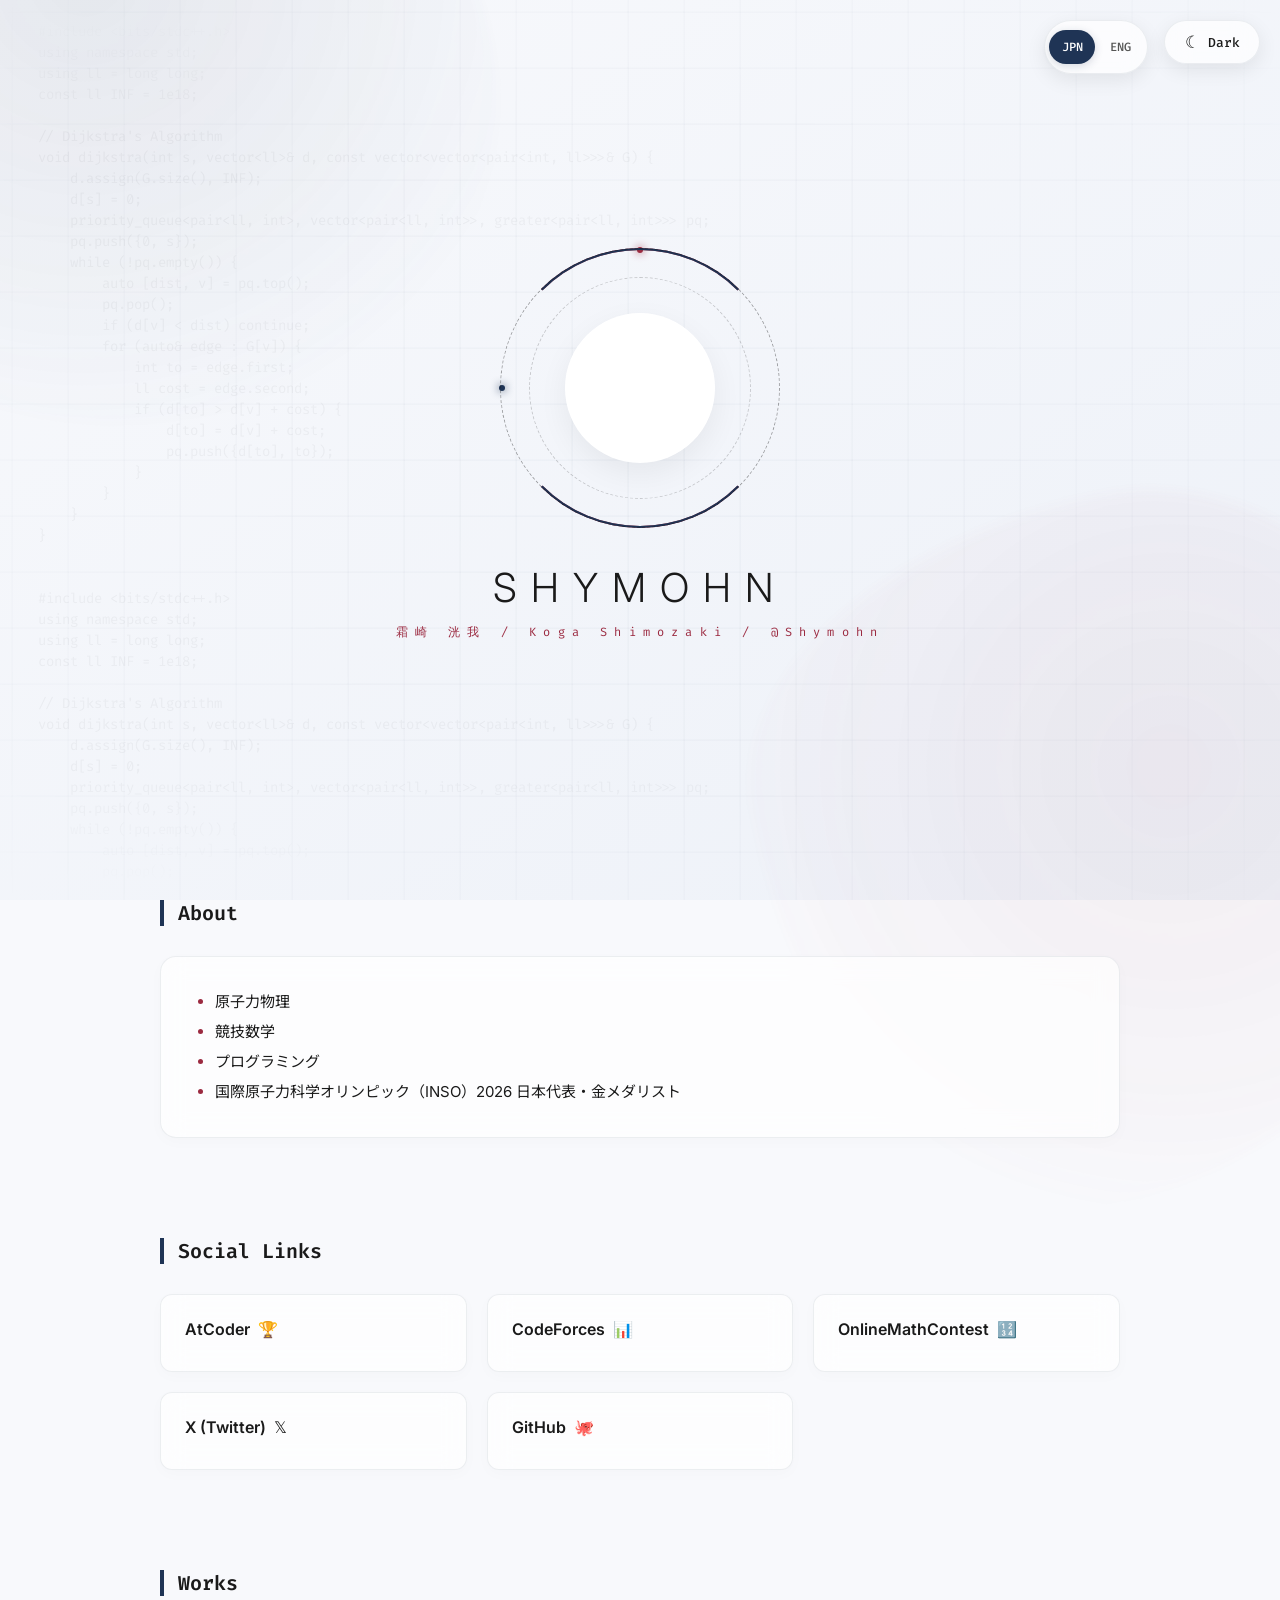
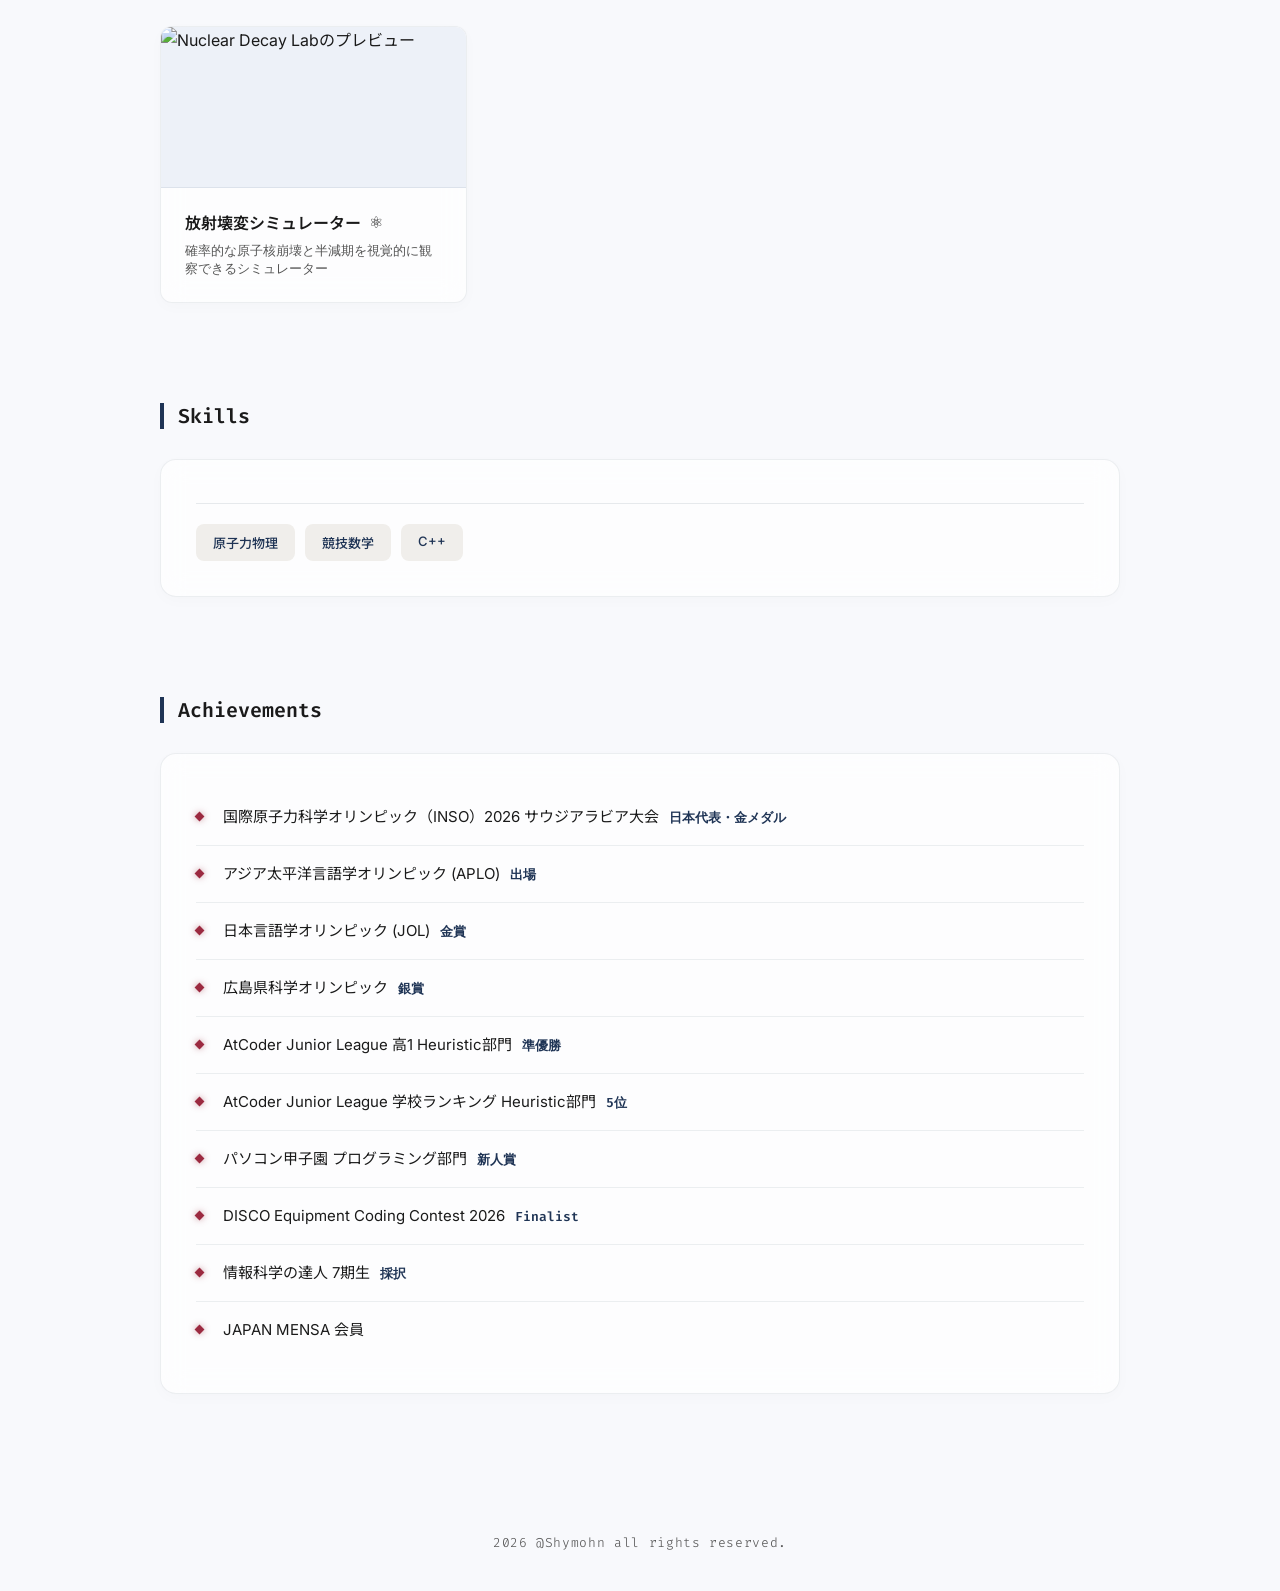
==== index.html @ 756295dc "Update portfolio metadata date" ====
<!DOCTYPE html>
<html lang="ja">
<head>
    <meta charset="UTF-8">
    <meta name="viewport" content="width=device-width, initial-scale=1.0">
    <title>霜崎 洸我（Koga Shimozaki / Shymohn）| 原子力物理・競技数学・プログラミング</title>
    <meta name="description" content="霜崎 洸我（Koga Shimozaki / Shymohn）のポートフォリオ。国際原子力科学オリンピック（INSO）2026 日本代表・金メダリストとしての活動をはじめ、原子力物理、競技数学、プログラミングの作品・実績を紹介します。">
    <meta name="author" content="Koga Shimozaki (Shymohn)">
    <meta name="robots" content="index, follow, max-image-preview:large">
    <link rel="canonical" href="https://shymohn99.github.io/portfolio/">
    <link rel="icon" type="image/png" href="Shymohn_nww.png">
    <link rel="apple-touch-icon" href="Shymohn_nww.png">

    <meta property="og:type" content="profile">
    <meta property="og:locale" content="ja_JP">
    <meta property="og:locale:alternate" content="en_US">
    <meta property="og:site_name" content="Shymohn Portfolio">
    <meta property="og:title" content="霜崎 洸我（Koga Shimozaki / Shymohn）| 原子力物理・競技数学・プログラミング">
    <meta property="og:description" content="霜崎 洸我（Koga Shimozaki / Shymohn）のポートフォリオ。国際原子力科学オリンピック（INSO）2026 日本代表・金メダリストとしての活動、原子力物理、競技数学、プログラミングの作品・実績を紹介。">
    <meta property="og:url" content="https://shymohn99.github.io/portfolio/">
    <meta property="og:image" content="https://shymohn99.github.io/portfolio/Shymohn_nww.png">
    <meta property="og:image:alt" content="Shymohn">

    <meta name="twitter:card" content="summary">
    <meta name="twitter:title" content="霜崎 洸我（Koga Shimozaki / Shymohn）| 原子力物理・競技数学・プログラミング">
    <meta name="twitter:description" content="霜崎 洸我（Koga Shimozaki / Shymohn）のポートフォリオ。国際原子力科学オリンピック（INSO）2026 日本代表・金メダリスト。原子力物理、競技数学、プログラミングの作品・実績を紹介。">
    <meta name="twitter:image" content="https://shymohn99.github.io/portfolio/Shymohn_nww.png">

    <script type="application/ld+json">
    {
      "@context": "https://schema.org",
      "@type": "ProfilePage",
      "@id": "https://shymohn99.github.io/portfolio/#profile",
      "url": "https://shymohn99.github.io/portfolio/",
      "name": "霜崎 洸我（Koga Shimozaki / Shymohn）| 原子力物理・競技数学・プログラミング",
      "description": "霜崎 洸我（Koga Shimozaki / Shymohn）のポートフォリオ。国際原子力科学オリンピック（INSO）2026 日本代表・金メダリストとしての活動、原子力物理、競技数学、プログラミングの作品・実績を紹介します。",
      "inLanguage": "ja",
      "dateModified": "2026-08-11",
      "mainEntity": {
        "@type": "Person",
        "@id": "https://shymohn99.github.io/portfolio/#person",
        "name": "Koga Shimozaki",
        "alternateName": ["霜崎 洸我", "Shymohn"],
        "description": "原子力物理、競技数学、プログラミングに取り組むShymohn（霜崎 洸我）。国際原子力科学オリンピック（INSO）2026 日本代表・金メダリスト。",
        "url": "https://shymohn99.github.io/portfolio/",
        "image": "https://shymohn99.github.io/portfolio/Shymohn_nww.png",
        "knowsAbout": ["原子力物理", "競技数学", "競技プログラミング", "C++", "Nuclear Physics", "Competitive Mathematics", "Competitive Programming"],
        "award": ["国際原子力科学オリンピック（INSO）2026 金メダル", "日本言語学オリンピック 金賞"],
        "sameAs": [
          "https://github.com/shymohn99",
          "https://x.com/Shymohn",
          "https://atcoder.jp/users/Shymohn",
          "https://codeforces.com/profile/Shymohn"
        ]
      }
    }
    </script>

    <!-- 保存済みテーマ、または端末設定を描画前に適用 -->
    <script>
        (() => {
            const THEME_STORAGE_KEY = 'shymohn-portfolio-theme';
            let storedTheme = null;
            try {
                storedTheme = localStorage.getItem(THEME_STORAGE_KEY);
            } catch (error) {
                // ストレージが利用できない場合は端末設定を使用
            }
            const prefersDark = window.matchMedia && window.matchMedia('(prefers-color-scheme: dark)').matches;
            document.documentElement.dataset.theme = storedTheme || (prefersDark ? 'dark' : 'light');
        })();
    </script>
    
    <!-- フォント -->
    <link href="https://fonts.googleapis.com/css2?family=Fira+Code:wght@400;500;700&family=Inter:wght@300;400;600&family=Noto+Sans+JP:wght@300;400;500&display=swap" rel="stylesheet">
    
    <!-- アニメーション用外部ライブラリ -->
    <script src="https://cdnjs.cloudflare.com/ajax/libs/gsap/3.12.2/gsap.min.js"></script>
    <script src="https://cdnjs.cloudflare.com/ajax/libs/gsap/3.12.2/ScrollTrigger.min.js"></script>
    <script src="https://cdn.jsdelivr.net/particles.js/2.0.0/particles.min.js"></script>

    <style>
        /* =========================================
           カラーパレット & ベース設定
        ========================================= */
        :root {
            color-scheme: light;
            --bg-color: #f8f9fc;
            --bg-color-deep: #edf1f8;
            --grid-color: rgba(31, 52, 85, 0.05); /* ネイビーベースのグリッド */
            
            --main-black: #1a1a1a;
            --accent-red: #9B2A40;   /* えんじ色 */
            --accent-blue: #1F3455;  /* ネイビー */
            
            --card-bg: rgba(255, 255, 255, 0.7); /* 磨りガラス背景 */
            --card-border: rgba(31, 52, 85, 0.08);
            --text-gray: #555555;
            --skill-bg: #F0EEEB;
            --skill-text: #1F3455;

            --blob-shape: 58% 42% 65% 35% / 34% 48% 52% 66%;
            --blob-opacity: 0.7;
            --bg-mask-gradient: radial-gradient(circle at center, rgba(0,0,0,0.95), rgba(0,0,0,0.5) 85%, transparent 100%);
        }

        html[data-theme="dark"] {
            color-scheme: dark;
            --bg-color: #0b111c;
            --bg-color-deep: #111b2b;
            --grid-color: rgba(142, 172, 216, 0.08);
            --main-black: #edf2f8;
            --accent-red: #e1788e;
            --accent-blue: #93b4e3;
            --card-bg: rgba(18, 28, 44, 0.78);
            --card-border: rgba(147, 180, 227, 0.18);
            --text-gray: #b6c0ce;
            --skill-bg: #1c293d;
            --skill-text: #dce9fb;
            --blob-opacity: 0.85;
        }

        body, html {
            margin: 0; padding: 0;
            background-color: var(--bg-color); /* フォールバック */
            color: var(--main-black);
            font-family: 'Inter', 'Noto Sans JP', sans-serif;
            overflow-x: hidden;
        }

        /* ローディング中のスクロール禁止 */
        body.no-scroll { overflow: hidden; }

        /* =========================================
           背景レイヤー群 (Z-indexを厳密に管理して重ねる)
        ========================================= */
        /* レイヤー0: 一番奥のグラデーション背景 */
        .bg-base {
            position: fixed; top: 0; left: 0; width: 100%; height: 100%; z-index: 0;
            background: linear-gradient(145deg, var(--bg-color), var(--bg-color-deep));
            pointer-events: none;
        }

        /* レイヤー1: フワフワ動く光の塊 (Blob) */
        .bg-blob {
            position: fixed; border-radius: var(--blob-shape); filter: blur(5px); opacity: var(--blob-opacity);
            z-index: 1; pointer-events: none; will-change: transform;
        }
        .bg-blob-a { width: 46vw; height: 46vw; min-width: 360px; min-height: 360px; top: -16vw; left: -14vw; background: radial-gradient(circle at 30% 30%, rgba(31, 52, 85, 0.12), rgba(31, 52, 85, 0.04) 55%, transparent 75%); }
        .bg-blob-b { width: 52vw; height: 52vw; min-width: 420px; min-height: 420px; bottom: -24vw; right: -18vw; background: radial-gradient(circle at 60% 40%, rgba(155, 42, 64, 0.08), rgba(155, 42, 64, 0.03) 58%, transparent 76%); }

        /* レイヤー2: グリッド模様 */
        .bg-layer {
            position: fixed; top: 0; left: 0; width: 100%; height: 100%; z-index: 2; pointer-events: none;
            background-image: linear-gradient(var(--grid-color) 1px, transparent 1px), linear-gradient(90deg, var(--grid-color) 1px, transparent 1px);
            background-size: 56px 56px;
            -webkit-mask-image: var(--bg-mask-gradient); mask-image: var(--bg-mask-gradient);
        }

        /* レイヤー3: 流れるC++コード */
        .code-stream {
            position: fixed; top: 0; left: -2%; width: 100%; height: 100%; z-index: 3; pointer-events: none;
            color: var(--main-black); opacity: 0.04; font-family: 'Fira Code', monospace; font-size: 14px; line-height: 1.5;
            display: flex; flex-direction: column;
            mask-image: linear-gradient(to bottom, transparent, black 15%, black 85%, transparent);
            -webkit-mask-image: linear-gradient(to bottom, transparent, black 15%, black 85%, transparent);
        }
        .code-content { white-space: pre; padding-left: 5vw; animation: scrollUp 45s linear infinite; }
        @keyframes scrollUp { 0% { transform: translateY(0); } 100% { transform: translateY(-100%); } }

        /* レイヤー4: 漂うノード (Particles.js) */
        #particles-js { position: fixed; top: 0; left: 0; width: 100%; height: 100%; z-index: 4; opacity: 0.9; pointer-events: none; }

        /* =========================================
           軌道・リングアニメーション (共通コンポーネント)
        ========================================= */
        .atom-orbitals { position: absolute; width: 100%; height: 100%; transform-style: preserve-3d; pointer-events: none; }
        .orbital { position: absolute; top: 0; left: 0; right: 0; bottom: 0; border-radius: 50%; border-width: 2px; border-style: solid; }
        
        .orbital-1 { border-color: var(--accent-red) transparent var(--accent-red) transparent; animation: spin1 4s linear infinite; }
        .orbital-2 { border-color: var(--accent-blue) transparent var(--accent-blue) transparent; animation: spin2 5s linear infinite; }
        .orbital-3 { border-width: 1px; border-style: dashed; border-color: var(--main-black); animation: spin3 7s linear infinite; opacity: 0.4; }

        @keyframes spin1 { 0% { transform: rotateX(65deg) rotateY(40deg) rotateZ(0deg); } 100% { transform: rotateX(65deg) rotateY(40deg) rotateZ(360deg); } }
        @keyframes spin2 { 0% { transform: rotateX(65deg) rotateY(-40deg) rotateZ(0deg); } 100% { transform: rotateX(65deg) rotateY(-40deg) rotateZ(360deg); } }
        @keyframes spin3 { 0% { transform: rotateX(80deg) rotateY(0deg) rotateZ(0deg); } 100% { transform: rotateX(80deg) rotateY(0deg) rotateZ(360deg); } }

        .electron { position: absolute; border-radius: 50%; }
        .electron-1 { width: 6px; height: 6px; background-color: var(--accent-red); top: -3px; left: calc(50% - 3px); box-shadow: 0 0 8px var(--accent-red); }
        .electron-2 { width: 6px; height: 6px; background-color: var(--accent-blue); top: calc(50% - 3px); left: -3px; box-shadow: 0 0 8px var(--accent-blue); }

        .static-ring {
            position: absolute; border: 1px dashed rgba(26, 26, 26, 0.2); border-radius: 50%;
            animation: rotate-reverse 15s linear infinite; pointer-events: none;
        }
        @keyframes rotate-reverse { 0% { transform: rotate(0deg); } 100% { transform: rotate(-360deg); } }

        /* =========================================
           ローディング画面 (レイヤー9999)
        ========================================= */
        #loader-wrapper {
            position: fixed; top: 0; left: 0; width: 100%; height: 100%; z-index: 9999;
            display: flex; flex-direction: column; justify-content: center; align-items: center;
            background-color: transparent; /* 背面の要素を透かすため透明に */
        }

        .loader-center-content {
            position: relative; z-index: 10; width: 180px; height: 180px;
            display: flex; justify-content: center; align-items: center;
            transform-style: preserve-3d; perspective: 800px;
        }
        
        .loader-center-content .static-ring { width: 130px; height: 130px; }

        .loader-logo-container {
            position: absolute; width: 65px; height: 65px; display: flex; justify-content: center; align-items: center;
            border-radius: 50%; z-index: 5; animation: float 4s ease-in-out infinite;
            box-shadow: 0 8px 24px rgba(0, 0, 0, 0.08); background-color: #fff;
        }
        #loading-logo { width: 100%; height: 100%; object-fit: cover; border-radius: 50%; }

        @keyframes float { 0%, 100% { transform: translateY(0); } 50% { transform: translateY(-8px); } }

        .loading-text {
            margin-top: 35px; color: var(--main-black); font-size: 13px; font-family: 'Fira Code', monospace; font-weight: 500;
            letter-spacing: 0.3em; display: flex; align-items: center; gap: 12px; opacity: 0.8;
        }
        .loading-text::before {
            content: ''; display: inline-block; width: 8px; height: 8px; background-color: var(--accent-red);
            border-radius: 50%; animation: pulse 1.5s infinite;
        }
        @keyframes pulse { 0% { box-shadow: 0 0 0 0 rgba(155, 42, 64, 0.6); } 70% { box-shadow: 0 0 0 8px rgba(155, 42, 64, 0); } 100% { box-shadow: 0 0 0 0 rgba(155, 42, 64, 0); } }

        /* =========================================
           メインコンテンツ (レイヤー10)
        ========================================= */
        #main-content {
            opacity: 0; pointer-events: none; /* 初期は操作不可・見えない */
            position: relative; z-index: 10;
        }

        .theme-toggle {
            position: fixed; top: 20px; right: 20px; z-index: 100;
            min-width: 96px; min-height: 44px; padding: 9px 14px;
            display: inline-flex; align-items: center; justify-content: center; gap: 8px;
            color: var(--main-black); background: var(--card-bg);
            border: 1px solid var(--card-border); border-radius: 999px;
            backdrop-filter: blur(12px); -webkit-backdrop-filter: blur(12px);
            box-shadow: 0 6px 20px rgba(0, 0, 0, 0.08);
            font: 500 13px/1 'Fira Code', monospace; cursor: pointer;
            transition: color 0.25s ease, background-color 0.25s ease, border-color 0.25s ease, transform 0.2s ease;
        }
        .theme-toggle:hover { transform: translateY(-2px); border-color: var(--accent-blue); }
        .theme-toggle:focus-visible { outline: 3px solid var(--accent-red); outline-offset: 3px; }
        .theme-toggle-icon { font-size: 17px; line-height: 1; }

        .language-switch {
            position: fixed; top: 20px; right: 132px; z-index: 100;
            min-height: 44px; padding: 4px;
            display: inline-flex; align-items: center; gap: 2px;
            color: var(--main-black); background: var(--card-bg);
            border: 1px solid var(--card-border); border-radius: 999px;
            backdrop-filter: blur(12px); -webkit-backdrop-filter: blur(12px);
            box-shadow: 0 6px 20px rgba(0, 0, 0, 0.08);
        }
        .language-option {
            min-width: 46px; min-height: 34px; padding: 0 9px;
            border: 0; border-radius: 999px; background: transparent; color: var(--text-gray);
            font: 500 12px/1 'Fira Code', monospace; cursor: pointer;
            transition: color 0.2s ease, background-color 0.2s ease, box-shadow 0.2s ease;
        }
        .language-option[aria-pressed="true"] {
            color: #fff; background: var(--accent-blue);
            box-shadow: 0 2px 8px rgba(31, 52, 85, 0.18);
        }
        .language-option:hover { color: var(--main-black); }
        .language-option[aria-pressed="true"]:hover { color: #fff; }
        .language-option:focus-visible { outline: 3px solid var(--accent-red); outline-offset: 2px; }

        html[data-theme="dark"] .loader-logo-container,
        html[data-theme="dark"] .icon-container-main { background-color: #151f30; }
        html[data-theme="dark"] .social-card,
        html[data-theme="dark"] .skills-container,
        html[data-theme="dark"] .achievements-container { background: var(--card-bg); }
        html[data-theme="dark"] .skill-tag { background: var(--skill-bg); color: var(--skill-text); }
        html[data-theme="dark"] .social-card:hover { background: rgba(25, 38, 58, 0.96); }

        @media (max-width: 480px) {
            .theme-toggle { top: 12px; right: 12px; min-width: 44px; width: 44px; padding: 9px; }
            .theme-toggle-text { position: absolute; width: 1px; height: 1px; padding: 0; margin: -1px; overflow: hidden; clip: rect(0, 0, 0, 0); white-space: nowrap; border: 0; }
            .language-switch { top: 12px; right: 64px; min-height: 44px; }
            .language-option { min-width: 42px; padding: 0 7px; }
        }

        .hero { min-height: 100vh; display: flex; flex-direction: column; justify-content: center; align-items: center; position: relative; }
        
        .hero-center-content {
            position: relative; z-index: 10; width: 280px; height: 280px;
            display: flex; justify-content: center; align-items: center;
            transform-style: preserve-3d; perspective: 800px;
        }
        .hero-center-content .static-ring { width: 220px; height: 220px; }
        
        .icon-container-main {
            position: absolute; width: 150px; height: 150px; background: #fff; border-radius: 50%;
            display: flex; justify-content: center; align-items: center; box-shadow: 0 10px 30px rgba(0,0,0,0.06); z-index: 10;
        }

        .icon-svg-path { position: absolute; width: 200px; height: 200px; transform: rotate(-90deg); z-index: 9; pointer-events: none; }
        .icon-svg-path circle {
            fill: none; stroke: var(--accent-blue); stroke-width: 1.5; stroke-dasharray: 600; stroke-dashoffset: 600;
            filter: drop-shadow(0 0 8px rgba(31, 52, 85, 0.25));
        }

        .icon-inner { width: 100%; height: 100%; border-radius: 50%; overflow: hidden; display:flex; align-items:center; justify-content:center; z-index: 11; position: relative; }
        .main-icon { width: 94%; height: 94%; object-fit: cover; border-radius: 50%; z-index: 12; opacity: 0; transform: scale(0.95); box-shadow: 0 4px 12px rgba(26,26,26,0.08) inset; }

        .hero-title { margin-top: 35px; text-align: center; z-index: 12; }
        .hero-title h1 { font-size: 40px; font-weight: 300; letter-spacing: 0.35em; margin: 0; text-transform: uppercase; color: var(--main-black); }
        .hero-title p { letter-spacing: 0.6em; font-size: 12px; color: var(--accent-red); margin-top: 12px; font-family: 'Fira Code', monospace; }

        /* =========================================
           レイアウト・カードデザイン
        ========================================= */
        .content-wrapper { max-width: 960px; margin: 0 auto; padding: 0 24px 80px; }
        .section-label { font-size: 20px; font-family: 'Fira Code', monospace; font-weight: 600; margin-bottom: 30px; padding-left: 14px; border-left: 4px solid var(--accent-blue); display: flex; align-items: center; }

        .about-card {
            background: var(--card-bg); backdrop-filter: blur(12px); -webkit-backdrop-filter: blur(12px);
            border: 1px solid var(--card-border); border-radius: 16px; padding: 30px 34px; margin-bottom: 100px;
            box-shadow: 0 4px 15px rgba(0,0,0,0.02);
        }
        .about-list { margin: 0; padding-left: 20px; color: var(--main-black); font-size: 15px; line-height: 2; }
        .about-list li::marker { color: var(--accent-red); }
        @media (max-width: 480px) { .about-card { padding: 24px; } }

        .card-grid { display: grid; grid-template-columns: repeat(auto-fill, minmax(280px, 1fr)); gap: 20px; margin-bottom: 100px; }
        
        .social-card {
            background: var(--card-bg); backdrop-filter: blur(12px); -webkit-backdrop-filter: blur(12px);
            border: 1px solid var(--card-border); border-radius: 12px; padding: 24px; text-decoration: none; color: inherit;
            transition: all 0.3s cubic-bezier(0.25, 0.46, 0.45, 0.94); display: block; box-shadow: 0 4px 15px rgba(0,0,0,0.02);
        }
        .social-card:hover { transform: translateY(-5px); border-color: var(--accent-blue); background: rgba(255, 255, 255, 0.95); box-shadow: 0 12px 25px rgba(31, 52, 85, 0.08); }
        .card-title-row { display: flex; align-items: center; gap: 8px; margin-bottom: 8px; }
        .card-name { font-weight: 600; font-size: 16px; }
        .card-icon { font-size: 16px; }
        .card-sub { font-size: 13px; color: var(--text-gray); font-family: 'Fira Code', monospace; }

        .work-card { padding: 0; overflow: hidden; }
        .work-card-preview {
            display: block; width: 100%; height: auto; aspect-ratio: 1200 / 630; object-fit: cover;
            background: var(--bg-color-deep); border-bottom: 1px solid var(--card-border);
        }
        .work-card-body { padding: 22px 24px 24px; }

        .skills-container {
            background: var(--card-bg); backdrop-filter: blur(12px); -webkit-backdrop-filter: blur(12px);
            border: 1px solid var(--card-border); border-radius: 16px; padding: 35px; margin-bottom: 100px;
            display: grid; grid-template-columns: repeat(auto-fit, minmax(250px, 1fr)); gap: 35px; box-shadow: 0 4px 15px rgba(0,0,0,0.02);
        }
        .skill-group-title { font-size: 14px; text-transform: uppercase; font-family: 'Fira Code', monospace; letter-spacing: 0.1em; color: var(--text-gray); margin-bottom: 20px; border-bottom: 1px solid rgba(31, 52, 85, 0.1); padding-bottom: 8px; }
        .skill-tags { display: flex; flex-wrap: wrap; gap: 10px; }
        .skill-tag { background: var(--skill-bg); color: var(--skill-text); padding: 8px 16px; border-radius: 8px; font-size: 13px; font-weight: 500; border: 1px solid transparent; transition: all 0.2s ease; }
        .skill-tag:hover { background: var(--accent-blue); color: #fff; transform: translateY(-2px); box-shadow: 0 4px 12px rgba(31, 52, 85, 0.2); }

        .achievements-container {
            background: var(--card-bg); backdrop-filter: blur(12px); -webkit-backdrop-filter: blur(12px);
            border: 1px solid var(--card-border); border-radius: 16px; padding: 35px; box-shadow: 0 4px 15px rgba(0,0,0,0.02);
        }
        .ach-list { list-style: none; padding: 0; margin: 0; }
        .ach-item { display: flex; align-items: flex-start; padding: 16px 0; border-bottom: 1px solid rgba(31, 52, 85, 0.08); }
        .ach-item:last-child { border-bottom: none; }
        .ach-dot { width: 7px; height: 7px; background: var(--accent-red); margin-right: 20px; margin-top: 8px; flex-shrink: 0; transform: rotate(45deg); box-shadow: 0 0 6px rgba(155, 42, 64, 0.5); }
        .ach-content { font-size: 15px; line-height: 1.6; color: var(--main-black); font-weight: 400; }
        .ach-tag { display: inline-block; margin-left: 10px; font-weight: 600; color: var(--accent-blue); font-family: 'Fira Code', monospace; font-size: 13px; }

        .footer { text-align: center; padding: 60px 0 40px; color: var(--text-gray); font-size: 13px; font-weight: 300; letter-spacing: 0.05em; font-family: 'Fira Code', monospace; }
        
        .ripple-ring { position: fixed; border-radius: 50%; transform: translate(-50%, -50%); pointer-events: none; z-index: 99999; border-style: solid; }
    </style>
</head>

<body class="no-scroll">

    <!-- ==========================================
         共通背景要素 (Z-index 0〜4)
         これらはローディング中もメインコンテンツ表示中も
         常に最背面で固定配置され、アニメーションし続けます。
    =========================================== -->
    <div class="bg-base"></div> <!-- レイヤー0: グラデーションベース -->
    <div class="bg-blob bg-blob-a" id="blobA"></div> <!-- レイヤー1: フワフワ光 -->
    <div class="bg-blob bg-blob-b" id="blobB"></div> <!-- レイヤー1: フワフワ光 -->
    <div class="bg-layer" id="gridBg"></div> <!-- レイヤー2: グリッド -->
    
    <div class="code-stream"> <!-- レイヤー3: 流れるコード -->
        <div class="code-content" id="code-snippet"></div>
        <div class="code-content" id="code-snippet-clone"></div>
    </div>
    
    <div id="particles-js"></div> <!-- レイヤー4: ノードとエッジ -->

    <!-- ==========================================
         Loading Screen (Z-index 9999)
    =========================================== -->
    <div id="loader-wrapper">
        <div class="loader-center-content">
            <div class="static-ring"></div>
            <div class="atom-orbitals">
                <div class="orbital orbital-1"><div class="electron electron-1"></div></div>
                <div class="orbital orbital-2"><div class="electron electron-2"></div></div>
                <div class="orbital orbital-3"></div>
            </div>
            <div class="loader-logo-container">
                <img src="Shymohn_nww.png" id="loading-logo" alt="logo">
            </div>
        </div>
        <div class="loading-text">Loading...</div>
    </div>

    <!-- ==========================================
         Main Portfolio Content (初期は非表示, Z-index 10)
    =========================================== -->
    <div id="main-content">
        <button class="theme-toggle" id="theme-toggle" type="button" aria-label="ダークモードに切り替える" aria-pressed="false">
            <span class="theme-toggle-icon" aria-hidden="true">☾</span>
            <span class="theme-toggle-text">Dark</span>
        </button>
        <div class="language-switch" id="language-switch" role="group" aria-label="表示言語">
            <button class="language-option" type="button" data-language="ja" aria-pressed="true">JPN</button>
            <button class="language-option" type="button" data-language="en" aria-pressed="false">ENG</button>
        </div>

        <section class="hero">
            <div class="hero-center-content">
                <div class="static-ring"></div>
                <div class="atom-orbitals">
                    <div class="orbital orbital-1"><div class="electron electron-1"></div></div>
                    <div class="orbital orbital-2"><div class="electron electron-2"></div></div>
                    <div class="orbital orbital-3"></div>
                </div>

                <div class="icon-container-main">
                    <svg class="icon-svg-path" viewBox="0 0 200 200" aria-hidden="true"><circle cx="100" cy="100" r="95" /></svg>
                    <div class="icon-inner">
                        <img src="Shymohn_nww.png" alt="Shymohn" class="main-icon" id="mainIcon">
                    </div>
                </div>
            </div>
            
            <div class="hero-title" id="heroTitle">
                <h1>Shymohn</h1>
                <p data-i18n="hero.subtitle">霜崎 洸我 / Koga Shimozaki / @Shymohn</p>
            </div>
        </section>

        <div class="content-wrapper">
            <div class="section-label" data-i18n="section.about">About</div>
            <section class="about-card" aria-label="Shymohnについて" data-i18n-aria-label="about.ariaLabel">
                <ul class="about-list">
                    <li data-i18n="about.nuclear">原子力物理</li>
                    <li data-i18n="about.math">競技数学</li>
                    <li data-i18n="about.programming">プログラミング</li>
                    <li data-i18n="about.inso">国際原子力科学オリンピック（INSO）2026 日本代表・金メダリスト</li>
                </ul>
            </section>

            <div class="section-label" data-i18n="section.social">Social Links</div>
            <div class="card-grid">
                <a href="https://atcoder.jp/users/Shymohn" target="_blank" class="social-card"><div class="card-title-row"><span class="card-name">AtCoder</span><span class="card-icon">🏆</span></div><div class="card-sub"></div></a>
                <a href="https://codeforces.com/profile/Shymohn" target="_blank" class="social-card"><div class="card-title-row"><span class="card-name">CodeForces</span><span class="card-icon">📊</span></div><div class="card-sub"></div></a>
                <a href="https://onlinemathcontest.com/users/Shymohn" target="_blank" class="social-card"><div class="card-title-row"><span class="card-name">OnlineMathContest</span><span class="card-icon">🔢</span></div><div class="card-sub"></div></a>
                <a href="https://x.com/Shymohn" target="_blank" class="social-card"><div class="card-title-row"><span class="card-name">X (Twitter)</span><span class="card-icon">𝕏</span></div><div class="card-sub"></div></a>
                <a href="https://github.com/shymohn99" target="_blank" class="social-card"><div class="card-title-row"><span class="card-name">GitHub</span><span class="card-icon">🐙</span></div><div class="card-sub"></div></a>
            </div>

            <div class="section-label" data-i18n="section.works">Works</div>
            <div class="card-grid">
                <a href="https://shymohn99.github.io/nuclear-decay-lab/" target="_blank" rel="noopener noreferrer" class="social-card work-card">
                    <img
                        src="https://shymohn99.github.io/nuclear-decay-lab/og.png"
                        class="work-card-preview"
                        alt="Nuclear Decay Labのプレビュー" data-i18n-alt="work.previewAlt"
                        width="1200"
                        height="630"
                        loading="lazy"
                        decoding="async"
                    >
                    <div class="work-card-body">
                        <div class="card-title-row"><span class="card-name" data-i18n="work.title">放射壊変シミュレーター</span><span class="card-icon" aria-hidden="true">⚛</span></div>
                        <div class="card-sub" data-i18n="work.description">確率的な原子核崩壊と半減期を視覚的に観察できるシミュレーター</div>
                    </div>
                </a>
            </div>

            <div class="section-label" data-i18n="section.skills">Skills</div>
            <div class="skills-container">
                <div class="skill-group"><div class="skill-group-title"></div><div class="skill-tags"><span class="skill-tag" data-i18n="skill.nuclear">原子力物理</span><span class="skill-tag" data-i18n="skill.math">競技数学</span><span class="skill-tag">C++</span></div></div>
            </div>

            <div class="section-label" data-i18n="section.achievements">Achievements</div>
            <div class="achievements-container">
                <ul class="ach-list">
                    <li class="ach-item"><div class="ach-dot"></div><div class="ach-content"><span data-i18n="ach.inso">国際原子力科学オリンピック（INSO）2026 サウジアラビア大会</span><span class="ach-tag" data-i18n="tag.insoGold">日本代表・金メダル</span></div></li>
                    <li class="ach-item"><div class="ach-dot"></div><div class="ach-content"><span data-i18n="ach.aplo">アジア太平洋言語学オリンピック (APLO)</span><span class="ach-tag" data-i18n="tag.participated">出場</span></div></li>
                    <li class="ach-item"><div class="ach-dot"></div><div class="ach-content"><span data-i18n="ach.jol">日本言語学オリンピック (JOL)</span><span class="ach-tag" data-i18n="tag.gold">金賞</span></div></li>
                    <li class="ach-item"><div class="ach-dot"></div><div class="ach-content"><span data-i18n="ach.hiroshima">広島県科学オリンピック</span><span class="ach-tag" data-i18n="tag.silver">銀賞</span></div></li>
                    <li class="ach-item"><div class="ach-dot"></div><div class="ach-content"><span data-i18n="ach.atcoderIndividual">AtCoder Junior League 高1 Heuristic部門</span><span class="ach-tag" data-i18n="tag.runnerUp">準優勝</span></div></li>
                    <li class="ach-item"><div class="ach-dot"></div><div class="ach-content"><span data-i18n="ach.atcoderSchool">AtCoder Junior League 学校ランキング Heuristic部門</span><span class="ach-tag" data-i18n="tag.fifth">5位</span></div></li>
                    <li class="ach-item"><div class="ach-dot"></div><div class="ach-content"><span data-i18n="ach.pcKoshien">パソコン甲子園 プログラミング部門</span><span class="ach-tag" data-i18n="tag.rookie">新人賞</span></div></li>
                    <li class="ach-item"><div class="ach-dot"></div><div class="ach-content"><span>DISCO Equipment Coding Contest 2026</span><span class="ach-tag">Finalist</span></div></li>
                    <li class="ach-item"><div class="ach-dot"></div><div class="ach-content"><span data-i18n="ach.infoScience">情報科学の達人 7期生</span><span class="ach-tag" data-i18n="tag.selected">採択</span></div></li>
                    <li class="ach-item"><div class="ach-dot"></div><div class="ach-content"><span data-i18n="ach.mensa">JAPAN MENSA 会員</span><span class="ach-tag"></span></div></li>
                </ul>
            </div>
        </div>

        <footer class="footer">2026 @Shymohn all rights reserved.</footer>
    </div>

    <!-- ==========================================
         JavaScript
    =========================================== -->
    <script>
        // DOMが読み込まれたタイミングで確実に初期化・実行する
        document.addEventListener("DOMContentLoaded", () => {
            const THEME_STORAGE_KEY = 'shymohn-portfolio-theme';
            const LANGUAGE_STORAGE_KEY = 'shymohn-portfolio-language';
            const themeToggle = document.getElementById('theme-toggle');
            const languageSwitch = document.getElementById('language-switch');
            const languageButtons = [...document.querySelectorAll('.language-option')];
            let currentLanguage = 'ja';

            const translations = {
                ja: {
                    'hero.subtitle': '霜崎 洸我 / Koga Shimozaki / @Shymohn',
                    'section.about': 'About',
                    'about.nuclear': '原子力物理',
                    'about.math': '競技数学',
                    'about.programming': 'プログラミング',
                    'about.inso': '国際原子力科学オリンピック（INSO）2026 日本代表・金メダリスト',
                    'about.ariaLabel': 'Shymohnについて',
                    'section.social': 'Social Links',
                    'section.works': 'Works',
                    'section.skills': 'Skills',
                    'section.achievements': 'Achievements',
                    'work.title': '放射壊変シミュレーター',
                    'work.description': '確率的な原子核崩壊と半減期を視覚的に観察できるシミュレーター',
                    'work.previewAlt': 'Nuclear Decay Labのプレビュー',
                    'skill.nuclear': '原子力物理',
                    'skill.math': '競技数学',
                    'ach.inso': '国際原子力科学オリンピック（INSO）2026 サウジアラビア大会',
                    'ach.aplo': 'アジア太平洋言語学オリンピック (APLO)',
                    'ach.jol': '日本言語学オリンピック (JOL)',
                    'ach.hiroshima': '広島県科学オリンピック',
                    'ach.atcoderIndividual': 'AtCoder Junior League 高1 Heuristic部門',
                    'ach.atcoderSchool': 'AtCoder Junior League 学校ランキング Heuristic部門',
                    'ach.pcKoshien': 'パソコン甲子園 プログラミング部門',
                    'ach.infoScience': '情報科学の達人 7期生',
                    'ach.mensa': 'JAPAN MENSA 会員',
                    'tag.insoGold': '日本代表・金メダル',
                    'tag.participated': '出場',
                    'tag.gold': '金賞',
                    'tag.silver': '銀賞',
                    'tag.runnerUp': '準優勝',
                    'tag.fifth': '5位',
                    'tag.rookie': '新人賞',
                    'tag.selected': '採択'
                },
                en: {
                    'hero.subtitle': 'Koga Shimozaki / @Shymohn',
                    'section.about': 'About',
                    'about.nuclear': 'Nuclear Physics',
                    'about.math': 'Competitive Mathematics',
                    'about.programming': 'Programming',
                    'about.inso': 'Gold Medalist at the International Nuclear Science Olympiad (INSO) 2026, representing Japan.',
                    'about.ariaLabel': 'About Shymohn',
                    'section.social': 'Social Links',
                    'section.works': 'Works',
                    'section.skills': 'Skills',
                    'section.achievements': 'Achievements',
                    'work.title': 'Nuclear Decay Simulator',
                    'work.description': 'An interactive simulator for visualizing stochastic nuclear decay and half-life.',
                    'work.previewAlt': 'Preview of Nuclear Decay Lab',
                    'skill.nuclear': 'Nuclear Physics',
                    'skill.math': 'Competitive Mathematics',
                    'ach.inso': 'International Nuclear Science Olympiad (INSO) 2026 — Saudi Arabia',
                    'ach.aplo': 'Asia Pacific Linguistics Olympiad (APLO)',
                    'ach.jol': 'Japan Linguistics Olympiad (JOL)',
                    'ach.hiroshima': 'Hiroshima Prefecture Science Olympiad',
                    'ach.atcoderIndividual': 'AtCoder Junior League — 10th Grade Heuristic Division',
                    'ach.atcoderSchool': 'AtCoder Junior League — School Ranking, Heuristic Division',
                    'ach.pcKoshien': 'PC Koshien — Programming Division',
                    'ach.infoScience': 'Information Science no Tatsujin — 7th Cohort',
                    'ach.mensa': 'JAPAN MENSA Member',
                    'tag.insoGold': 'Team Japan · Gold Medal',
                    'tag.participated': 'Participant',
                    'tag.gold': 'Gold Award',
                    'tag.silver': 'Silver Award',
                    'tag.runnerUp': 'Runner-up',
                    'tag.fifth': '5th Place',
                    'tag.rookie': 'Rookie Award',
                    'tag.selected': 'Selected'
                }
            };

            const getStoredLanguage = () => {
                try {
                    return localStorage.getItem(LANGUAGE_STORAGE_KEY);
                } catch (error) {
                    return null;
                }
            };
            const themeIcon = themeToggle.querySelector('.theme-toggle-icon');
            const themeText = themeToggle.querySelector('.theme-toggle-text');
            const colorSchemeQuery = window.matchMedia('(prefers-color-scheme: dark)');

            const getStoredTheme = () => {
                try {
                    return localStorage.getItem(THEME_STORAGE_KEY);
                } catch (error) {
                    return null;
                }
            };

            const applyTheme = (theme, persist = false) => {
                const isDark = theme === 'dark';
                document.documentElement.dataset.theme = isDark ? 'dark' : 'light';
                themeToggle.setAttribute('aria-pressed', String(isDark));
                const english = document.documentElement.lang === 'en';
                themeToggle.setAttribute('aria-label', isDark
                    ? (english ? 'Switch to light mode' : 'ライトモードに切り替える')
                    : (english ? 'Switch to dark mode' : 'ダークモードに切り替える'));
                themeIcon.textContent = isDark ? '☀' : '☾';
                themeText.textContent = isDark ? 'Light' : 'Dark';
                if (persist) {
                    try {
                        localStorage.setItem(THEME_STORAGE_KEY, isDark ? 'dark' : 'light');
                    } catch (error) {
                        // ストレージが利用できない場合も現在の表示は維持
                    }
                }
            };

            const applyLanguage = (language, persist = false) => {
                currentLanguage = language === 'en' ? 'en' : 'ja';
                const copy = translations[currentLanguage];
                document.documentElement.lang = currentLanguage;
                document.documentElement.dataset.language = currentLanguage;

                document.querySelectorAll('[data-i18n]').forEach((element) => {
                    const value = copy[element.dataset.i18n];
                    if (value) element.textContent = value;
                });
                document.querySelectorAll('[data-i18n-alt]').forEach((element) => {
                    const value = copy[element.dataset.i18nAlt];
                    if (value) element.alt = value;
                });
                document.querySelectorAll('[data-i18n-aria-label]').forEach((element) => {
                    const value = copy[element.dataset.i18nAriaLabel];
                    if (value) element.setAttribute('aria-label', value);
                });

                languageButtons.forEach((button) => {
                    button.setAttribute('aria-pressed', String(button.dataset.language === currentLanguage));
                });
                languageSwitch.setAttribute('aria-label', currentLanguage === 'en' ? 'Display language' : '表示言語');

                const english = currentLanguage === 'en';
                document.title = english
                    ? 'Shymohn (Koga Shimozaki) | Nuclear Physics, Mathematics & Programming'
                    : '霜崎 洸我（Koga Shimozaki / Shymohn）| 原子力物理・競技数学・プログラミング';
                const metaDescription = english
                    ? 'Portfolio of Shymohn (Koga Shimozaki), a Gold Medalist representing Japan at the International Nuclear Science Olympiad (INSO) 2026, featuring work in nuclear physics, competitive mathematics, and programming.'
                    : '霜崎 洸我（Koga Shimozaki / Shymohn）のポートフォリオ。国際原子力科学オリンピック（INSO）2026 日本代表・金メダリストとしての活動をはじめ、原子力物理、競技数学、プログラミングの作品・実績を紹介します。';
                document.querySelector('meta[name="description"]')?.setAttribute('content', metaDescription);
                document.querySelector('meta[property="og:locale"]')?.setAttribute('content', english ? 'en_US' : 'ja_JP');
                document.querySelector('meta[property="og:title"]')?.setAttribute('content', document.title);
                document.querySelector('meta[property="og:description"]')?.setAttribute('content', metaDescription);
                document.querySelector('meta[name="twitter:title"]')?.setAttribute('content', document.title);
                document.querySelector('meta[name="twitter:description"]')?.setAttribute('content', metaDescription);

                if (persist) {
                    try {
                        localStorage.setItem(LANGUAGE_STORAGE_KEY, currentLanguage);
                    } catch (error) {
                        // ストレージが利用できない場合も現在の表示は維持
                    }
                }
                applyTheme(document.documentElement.dataset.theme || 'light');
            };

            const storedLanguage = getStoredLanguage();
            applyLanguage(storedLanguage === 'en' ? 'en' : 'ja');
            languageButtons.forEach((button) => {
                button.addEventListener('click', () => applyLanguage(button.dataset.language, true));
            });

            applyTheme(document.documentElement.dataset.theme || 'light');
            themeToggle.addEventListener('click', () => {
                const nextTheme = document.documentElement.dataset.theme === 'dark' ? 'light' : 'dark';
                applyTheme(nextTheme, true);
            });
            colorSchemeQuery.addEventListener?.('change', (event) => {
                if (!getStoredTheme()) applyTheme(event.matches ? 'dark' : 'light');
            });
            
            // 1. C++ コード生成
            const cppCode = `
#include <bits/stdc++.h>
using namespace std;
using ll = long long;
const ll INF = 1e18;

// Dijkstra's Algorithm
void dijkstra(int s, vector<ll>& d, const vector<vector<pair<int, ll>>>& G) {
    d.assign(G.size(), INF);
    d[s] = 0;
    priority_queue<pair<ll, int>, vector<pair<ll, int>>, greater<pair<ll, int>>> pq;
    pq.push({0, s});
    while (!pq.empty()) {
        auto [dist, v] = pq.top();
        pq.pop();
        if (d[v] < dist) continue;
        for (auto& edge : G[v]) {
            int to = edge.first;
            ll cost = edge.second;
            if (d[to] > d[v] + cost) {
                d[to] = d[v] + cost;
                pq.push({d[to], to});
            }
        }
    }
}`;
            document.getElementById('code-snippet').textContent = cppCode + "\n\n" + cppCode;
            document.getElementById('code-snippet-clone').textContent = cppCode + "\n\n" + cppCode;

            // 2. 漂うノードの設定
            if(window.particlesJS) {
                particlesJS("particles-js", {
                    "particles": { "number": { "value": 45, "density": { "enable": true, "value_area": 800 } }, "color": { "value": "#1F3455" }, "shape": { "type": "circle" }, "opacity": { "value": 0.4, "random": false }, "size": { "value": 3, "random": true }, "line_linked": { "enable": true, "distance": 150, "color": "#1A1A1A", "opacity": 0.15, "width": 1 }, "move": { "enable": true, "speed": 1.2, "direction": "none", "random": true, "out_mode": "out" } },
                    "interactivity": { "detect_on": "canvas", "events": { "onhover": { "enable": false }, "onclick": { "enable": false }, "resize": true } },
                    "retina_detect": true
                });
            }

            // 3. 背景レイヤーのアニメーション開始 (永続)
            gsap.to("#gridBg", { backgroundPosition: "56px 56px", duration: 6, repeat: -1, ease: "none" });
            gsap.to("#blobA", { x: 70, y: 40, rotation: 14, scale: 1.07, duration: 9, repeat: -1, yoyo: true, ease: "sine.inOut" });
            gsap.to("#blobB", { x: -85, y: -35, rotation: -16, scale: 1.06, duration: 11, repeat: -1, yoyo: true, ease: "sine.inOut" });

            // メインコンテンツのアニメーション関数
            function initMainAnimations() {
                gsap.registerPlugin(ScrollTrigger);

                const tl = gsap.timeline();
                tl.to(".icon-svg-path circle", { strokeDashoffset: 0, duration: 2.0, ease: "power3.inOut" })
                  .to("#mainIcon", { opacity: 1, scale: 1, duration: 1.0, ease: "power2.out" }, "-=1.0")
                  .from("#heroTitle", { y: 20, opacity: 0, duration: 1.0, ease: "power2.out" }, "-=0.6");

                gsap.from(".social-card", { scrollTrigger: { trigger: ".card-grid", start: "top 85%" }, y: 30, opacity: 0, stagger: 0.1, duration: 0.8, ease: "power3.out", clearProps: "all" });
                gsap.from(".skill-group", { scrollTrigger: { trigger: ".skills-container", start: "top 85%" }, y: 30, opacity: 0, stagger: 0.2, duration: 0.8, ease: "power3.out" });
                gsap.from(".ach-item", { scrollTrigger: { trigger: ".achievements-container", start: "top 85%" }, x: -20, opacity: 0, stagger: 0.1, duration: 0.8, ease: "power3.out" });
                gsap.from(".footer", { scrollTrigger: { trigger: ".footer", start: "top 95%" }, opacity: 0, duration: 1.2, ease: "power2.out" });
            }

            // 4. 初回訪問のみローディングを表示
            const VISITED_STORAGE_KEY = 'shymohn-portfolio-visited-v1';
            const loader = document.getElementById('loader-wrapper');
            const mainContent = document.getElementById('main-content');
            let hasVisited = false;

            try {
                hasVisited = localStorage.getItem(VISITED_STORAGE_KEY) === 'true';
            } catch (error) {
                // ストレージが利用できない場合は初回扱いにする
            }

            const startMainAnimations = () => {
                requestAnimationFrame(() => initMainAnimations());
            };

            if (hasVisited) {
                // 2回目以降はローディングを完全に省略
                loader.style.display = 'none';
                mainContent.style.opacity = '1';
                mainContent.style.pointerEvents = 'auto';
                document.body.classList.remove('no-scroll');
                startMainAnimations();
            } else {
                // 初回だけ従来のローディング演出を表示
                setTimeout(() => {
                    gsap.to(loader, {
                        opacity: 0, duration: 0.7, ease: "power2.inOut",
                        onComplete: () => {
                            loader.style.display = 'none';
                        }
                    });

                    gsap.to(mainContent, {
                        opacity: 1, duration: 1.0, delay: 0.3, ease: "power2.out",
                        onStart: () => {
                            mainContent.style.pointerEvents = 'auto';
                            document.body.classList.remove('no-scroll');
                            try {
                                localStorage.setItem(VISITED_STORAGE_KEY, 'true');
                            } catch (error) {
                                // ストレージが利用できない場合は次回も初回扱い
                            }
                        }
                    });

                    setTimeout(startMainAnimations, 300);
                }, 3200);
            }

            // 5. クリック波紋エフェクト
            document.addEventListener("click", (e) => {
                // ローディング中やスクロールロック中は波紋を出さない
                if(document.body.classList.contains('no-scroll')) return;
                
                const x = e.clientX, y = e.clientY;

                const createRing = (delay, size, duration, borderWidth, borderColor, bgGradient, shadow) => {
                    const ring = document.createElement("div");
                    ring.classList.add("ripple-ring");
                    ring.style.left = x + "px"; ring.style.top = y + "px"; ring.style.width = "0px"; ring.style.height = "0px";
                    ring.style.borderWidth = borderWidth + "px"; ring.style.borderColor = borderColor; ring.style.background = bgGradient; ring.style.boxShadow = shadow;
                    document.body.appendChild(ring);
                    gsap.to(ring, { width: size, height: size, opacity: 0, duration: duration, ease: "power2.out", delay: delay, onComplete: () => ring.remove() });
                };

                // 第1波: ネイビー系
                createRing(0, 150, 1.2, 2, "rgba(31, 52, 85, 0.3)", "radial-gradient(circle, rgba(255,255,255,0.4) 0%, rgba(31, 52, 85, 0.1) 50%, transparent 100%)", "0 0 15px rgba(31, 52, 85, 0.2), inset 0 0 10px rgba(255,255,255,0.5)");
                // 第2波: えんじ色系
                createRing(0.05, 260, 1.5, 1.5, "rgba(155, 42, 64, 0.2)", "radial-gradient(circle, rgba(255,255,255,0.2) 0%, rgba(155, 42, 64, 0.05) 50%, transparent 100%)", "0 0 20px rgba(155, 42, 64, 0.1)");

                // 背景グリッドを一瞬脈動させる
                gsap.fromTo("#gridBg", { scale: 1 }, { scale: 1.02, duration: 0.4, yoyo: true, repeat: 1, ease: "power1.inOut" });
            });
            
        });
    </script>
</body>
</html>
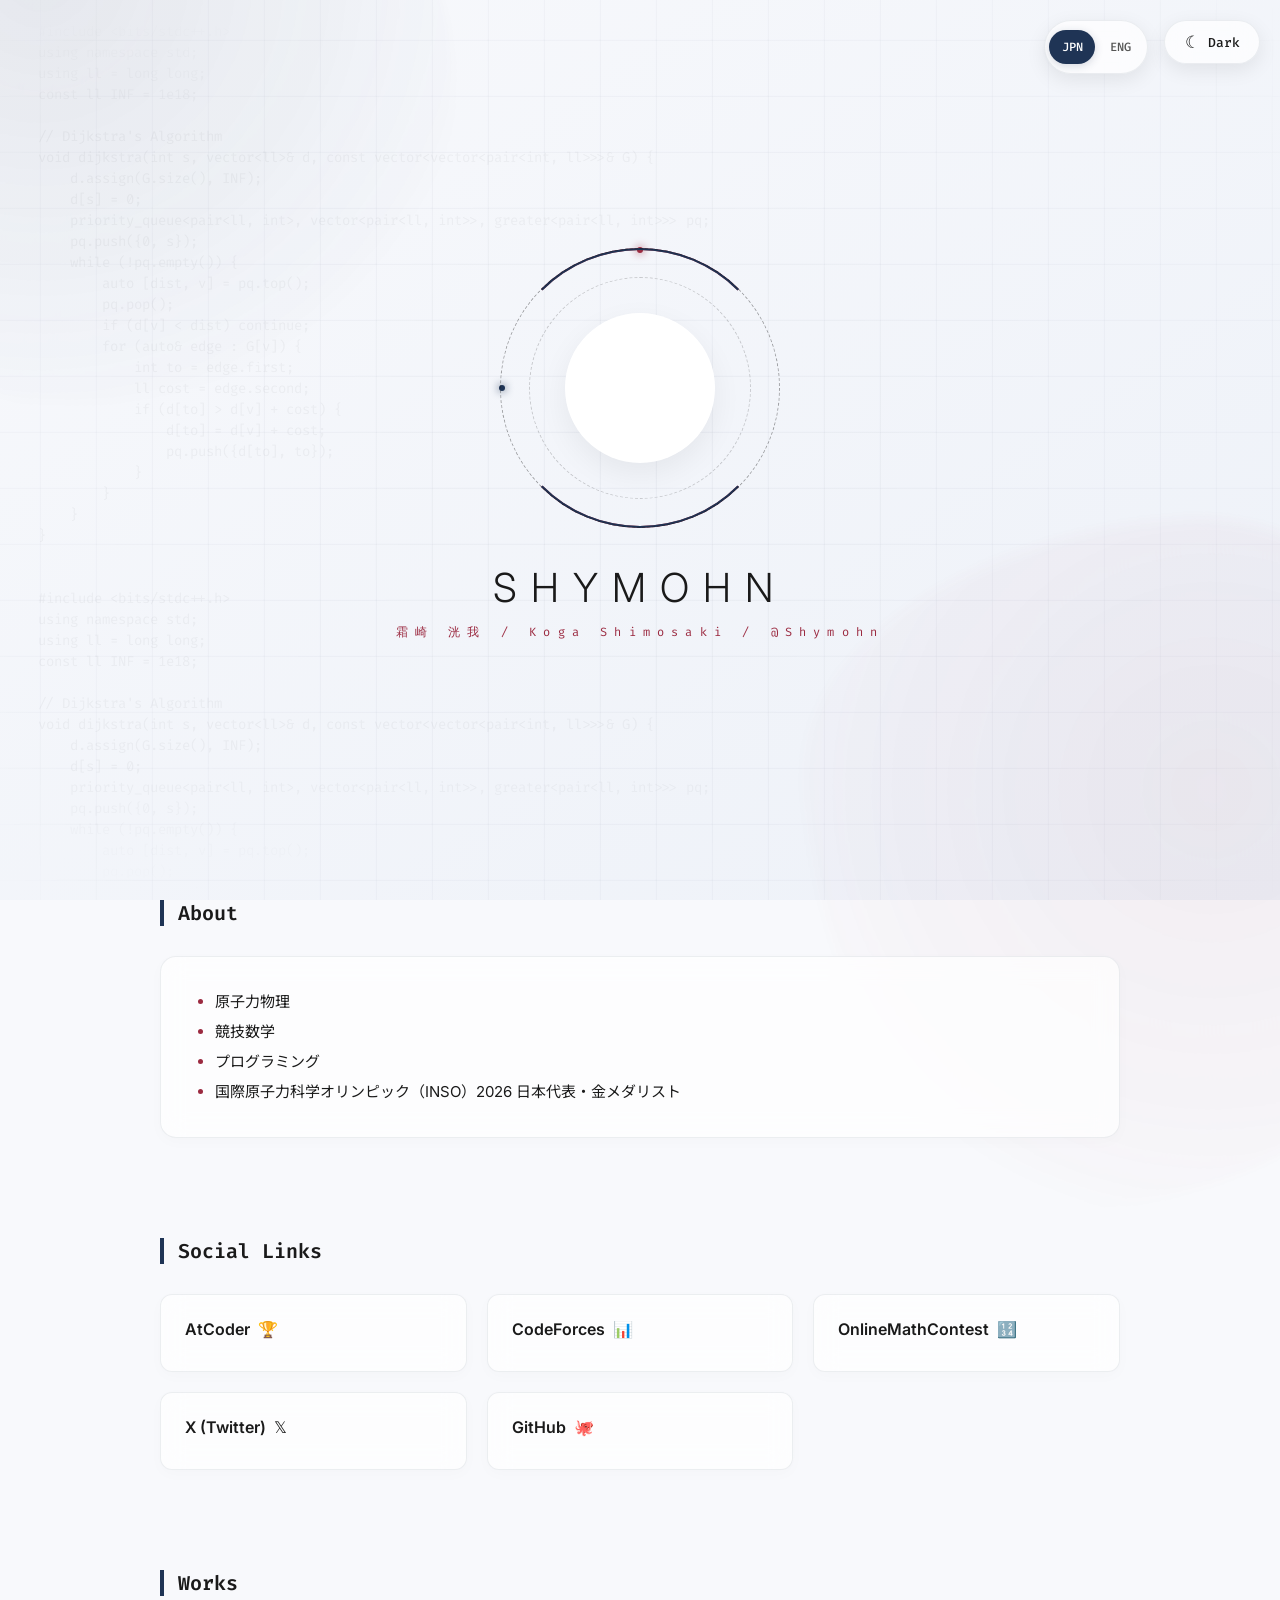
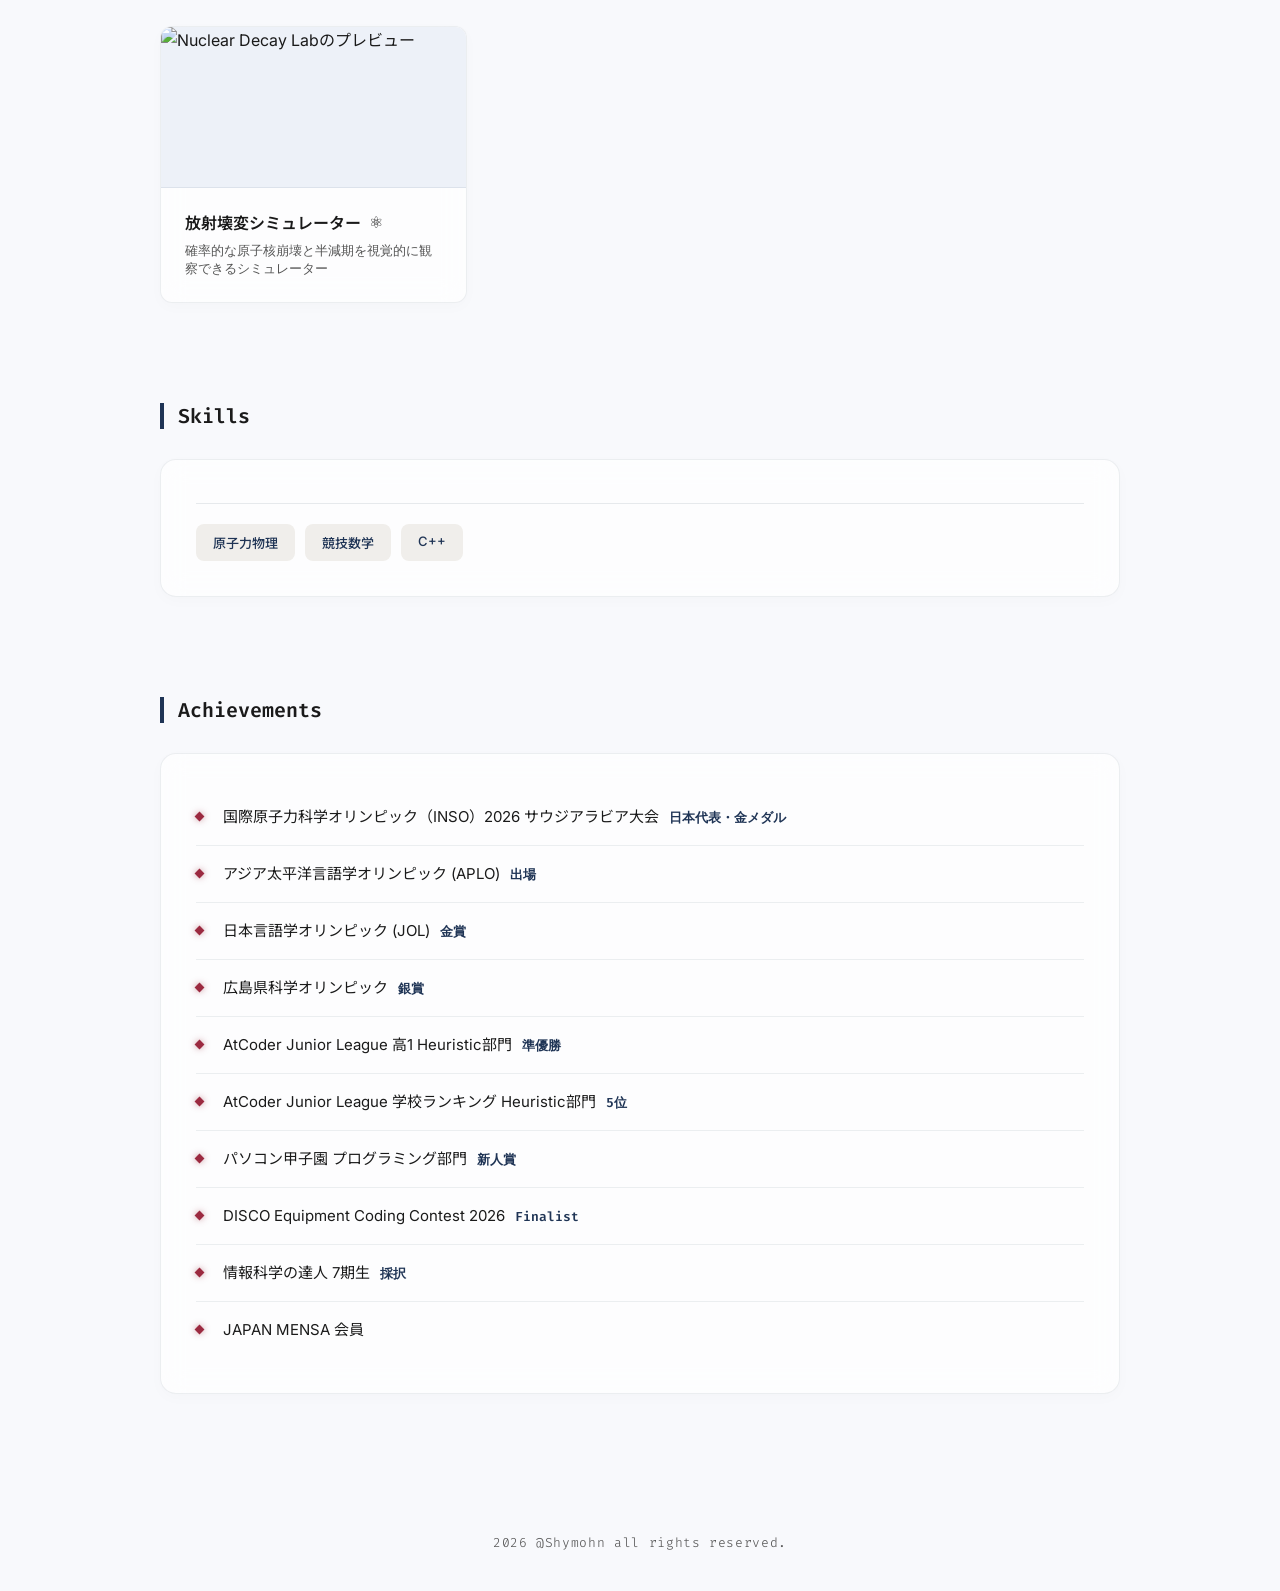
==== commit 5b7489b9: "Correct romanized surname to Shimosaki" ====
--- a/index.html
+++ b/index.html
@@ -3,9 +3,9 @@
 <head>
     <meta charset="UTF-8">
     <meta name="viewport" content="width=device-width, initial-scale=1.0">
-    <title>霜崎 洸我（Koga Shimozaki / Shymohn）| 原子力物理・競技数学・プログラミング</title>
-    <meta name="description" content="霜崎 洸我（Koga Shimozaki / Shymohn）のポートフォリオ。国際原子力科学オリンピック（INSO）2026 日本代表・金メダリストとしての活動をはじめ、原子力物理、競技数学、プログラミングの作品・実績を紹介します。">
-    <meta name="author" content="Koga Shimozaki (Shymohn)">
+    <title>霜崎 洸我（Koga Shimosaki / Shymohn）| 原子力物理・競技数学・プログラミング</title>
+    <meta name="description" content="霜崎 洸我（Koga Shimosaki / Shymohn）のポートフォリオ。国際原子力科学オリンピック（INSO）2026 日本代表・金メダリストとしての活動をはじめ、原子力物理、競技数学、プログラミングの作品・実績を紹介します。">
+    <meta name="author" content="Koga Shimosaki (Shymohn)">
     <meta name="robots" content="index, follow, max-image-preview:large">
     <link rel="canonical" href="https://shymohn99.github.io/portfolio/">
     <link rel="icon" type="image/png" href="Shymohn_nww.png">
@@ -15,15 +15,15 @@
     <meta property="og:locale" content="ja_JP">
     <meta property="og:locale:alternate" content="en_US">
     <meta property="og:site_name" content="Shymohn Portfolio">
-    <meta property="og:title" content="霜崎 洸我（Koga Shimozaki / Shymohn）| 原子力物理・競技数学・プログラミング">
-    <meta property="og:description" content="霜崎 洸我（Koga Shimozaki / Shymohn）のポートフォリオ。国際原子力科学オリンピック（INSO）2026 日本代表・金メダリストとしての活動、原子力物理、競技数学、プログラミングの作品・実績を紹介。">
+    <meta property="og:title" content="霜崎 洸我（Koga Shimosaki / Shymohn）| 原子力物理・競技数学・プログラミング">
+    <meta property="og:description" content="霜崎 洸我（Koga Shimosaki / Shymohn）のポートフォリオ。国際原子力科学オリンピック（INSO）2026 日本代表・金メダリストとしての活動、原子力物理、競技数学、プログラミングの作品・実績を紹介。">
     <meta property="og:url" content="https://shymohn99.github.io/portfolio/">
     <meta property="og:image" content="https://shymohn99.github.io/portfolio/Shymohn_nww.png">
     <meta property="og:image:alt" content="Shymohn">
 
     <meta name="twitter:card" content="summary">
-    <meta name="twitter:title" content="霜崎 洸我（Koga Shimozaki / Shymohn）| 原子力物理・競技数学・プログラミング">
-    <meta name="twitter:description" content="霜崎 洸我（Koga Shimozaki / Shymohn）のポートフォリオ。国際原子力科学オリンピック（INSO）2026 日本代表・金メダリスト。原子力物理、競技数学、プログラミングの作品・実績を紹介。">
+    <meta name="twitter:title" content="霜崎 洸我（Koga Shimosaki / Shymohn）| 原子力物理・競技数学・プログラミング">
+    <meta name="twitter:description" content="霜崎 洸我（Koga Shimosaki / Shymohn）のポートフォリオ。国際原子力科学オリンピック（INSO）2026 日本代表・金メダリスト。原子力物理、競技数学、プログラミングの作品・実績を紹介。">
     <meta name="twitter:image" content="https://shymohn99.github.io/portfolio/Shymohn_nww.png">
 
     <script type="application/ld+json">
@@ -32,14 +32,14 @@
       "@type": "ProfilePage",
       "@id": "https://shymohn99.github.io/portfolio/#profile",
       "url": "https://shymohn99.github.io/portfolio/",
-      "name": "霜崎 洸我（Koga Shimozaki / Shymohn）| 原子力物理・競技数学・プログラミング",
-      "description": "霜崎 洸我（Koga Shimozaki / Shymohn）のポートフォリオ。国際原子力科学オリンピック（INSO）2026 日本代表・金メダリストとしての活動、原子力物理、競技数学、プログラミングの作品・実績を紹介します。",
+      "name": "霜崎 洸我（Koga Shimosaki / Shymohn）| 原子力物理・競技数学・プログラミング",
+      "description": "霜崎 洸我（Koga Shimosaki / Shymohn）のポートフォリオ。国際原子力科学オリンピック（INSO）2026 日本代表・金メダリストとしての活動、原子力物理、競技数学、プログラミングの作品・実績を紹介します。",
       "inLanguage": "ja",
       "dateModified": "2026-08-11",
       "mainEntity": {
         "@type": "Person",
         "@id": "https://shymohn99.github.io/portfolio/#person",
-        "name": "Koga Shimozaki",
+        "name": "Koga Shimosaki",
         "alternateName": ["霜崎 洸我", "Shymohn"],
         "description": "原子力物理、競技数学、プログラミングに取り組むShymohn（霜崎 洸我）。国際原子力科学オリンピック（INSO）2026 日本代表・金メダリスト。",
         "url": "https://shymohn99.github.io/portfolio/",
@@ -450,7 +450,7 @@
             
             <div class="hero-title" id="heroTitle">
                 <h1>Shymohn</h1>
-                <p data-i18n="hero.subtitle">霜崎 洸我 / Koga Shimozaki / @Shymohn</p>
+                <p data-i18n="hero.subtitle">霜崎 洸我 / Koga Shimosaki / @Shymohn</p>
             </div>
         </section>
 
@@ -533,7 +533,7 @@
 
             const translations = {
                 ja: {
-                    'hero.subtitle': '霜崎 洸我 / Koga Shimozaki / @Shymohn',
+                    'hero.subtitle': '霜崎 洸我 / Koga Shimosaki / @Shymohn',
                     'section.about': 'About',
                     'about.nuclear': '原子力物理',
                     'about.math': '競技数学',
@@ -568,7 +568,7 @@
                     'tag.selected': '採択'
                 },
                 en: {
-                    'hero.subtitle': 'Koga Shimozaki / @Shymohn',
+                    'hero.subtitle': 'Koga Shimosaki / @Shymohn',
                     'section.about': 'About',
                     'about.nuclear': 'Nuclear Physics',
                     'about.math': 'Competitive Mathematics',
@@ -668,11 +668,11 @@
 
                 const english = currentLanguage === 'en';
                 document.title = english
-                    ? 'Shymohn (Koga Shimozaki) | Nuclear Physics, Mathematics & Programming'
-                    : '霜崎 洸我（Koga Shimozaki / Shymohn）| 原子力物理・競技数学・プログラミング';
+                    ? 'Shymohn (Koga Shimosaki) | Nuclear Physics, Mathematics & Programming'
+                    : '霜崎 洸我（Koga Shimosaki / Shymohn）| 原子力物理・競技数学・プログラミング';
                 const metaDescription = english
-                    ? 'Portfolio of Shymohn (Koga Shimozaki), a Gold Medalist representing Japan at the International Nuclear Science Olympiad (INSO) 2026, featuring work in nuclear physics, competitive mathematics, and programming.'
-                    : '霜崎 洸我（Koga Shimozaki / Shymohn）のポートフォリオ。国際原子力科学オリンピック（INSO）2026 日本代表・金メダリストとしての活動をはじめ、原子力物理、競技数学、プログラミングの作品・実績を紹介します。';
+                    ? 'Portfolio of Shymohn (Koga Shimosaki), a Gold Medalist representing Japan at the International Nuclear Science Olympiad (INSO) 2026, featuring work in nuclear physics, competitive mathematics, and programming.'
+                    : '霜崎 洸我（Koga Shimosaki / Shymohn）のポートフォリオ。国際原子力科学オリンピック（INSO）2026 日本代表・金メダリストとしての活動をはじめ、原子力物理、競技数学、プログラミングの作品・実績を紹介します。';
                 document.querySelector('meta[name="description"]')?.setAttribute('content', metaDescription);
                 document.querySelector('meta[property="og:locale"]')?.setAttribute('content', english ? 'en_US' : 'ja_JP');
                 document.querySelector('meta[property="og:title"]')?.setAttribute('content', document.title);
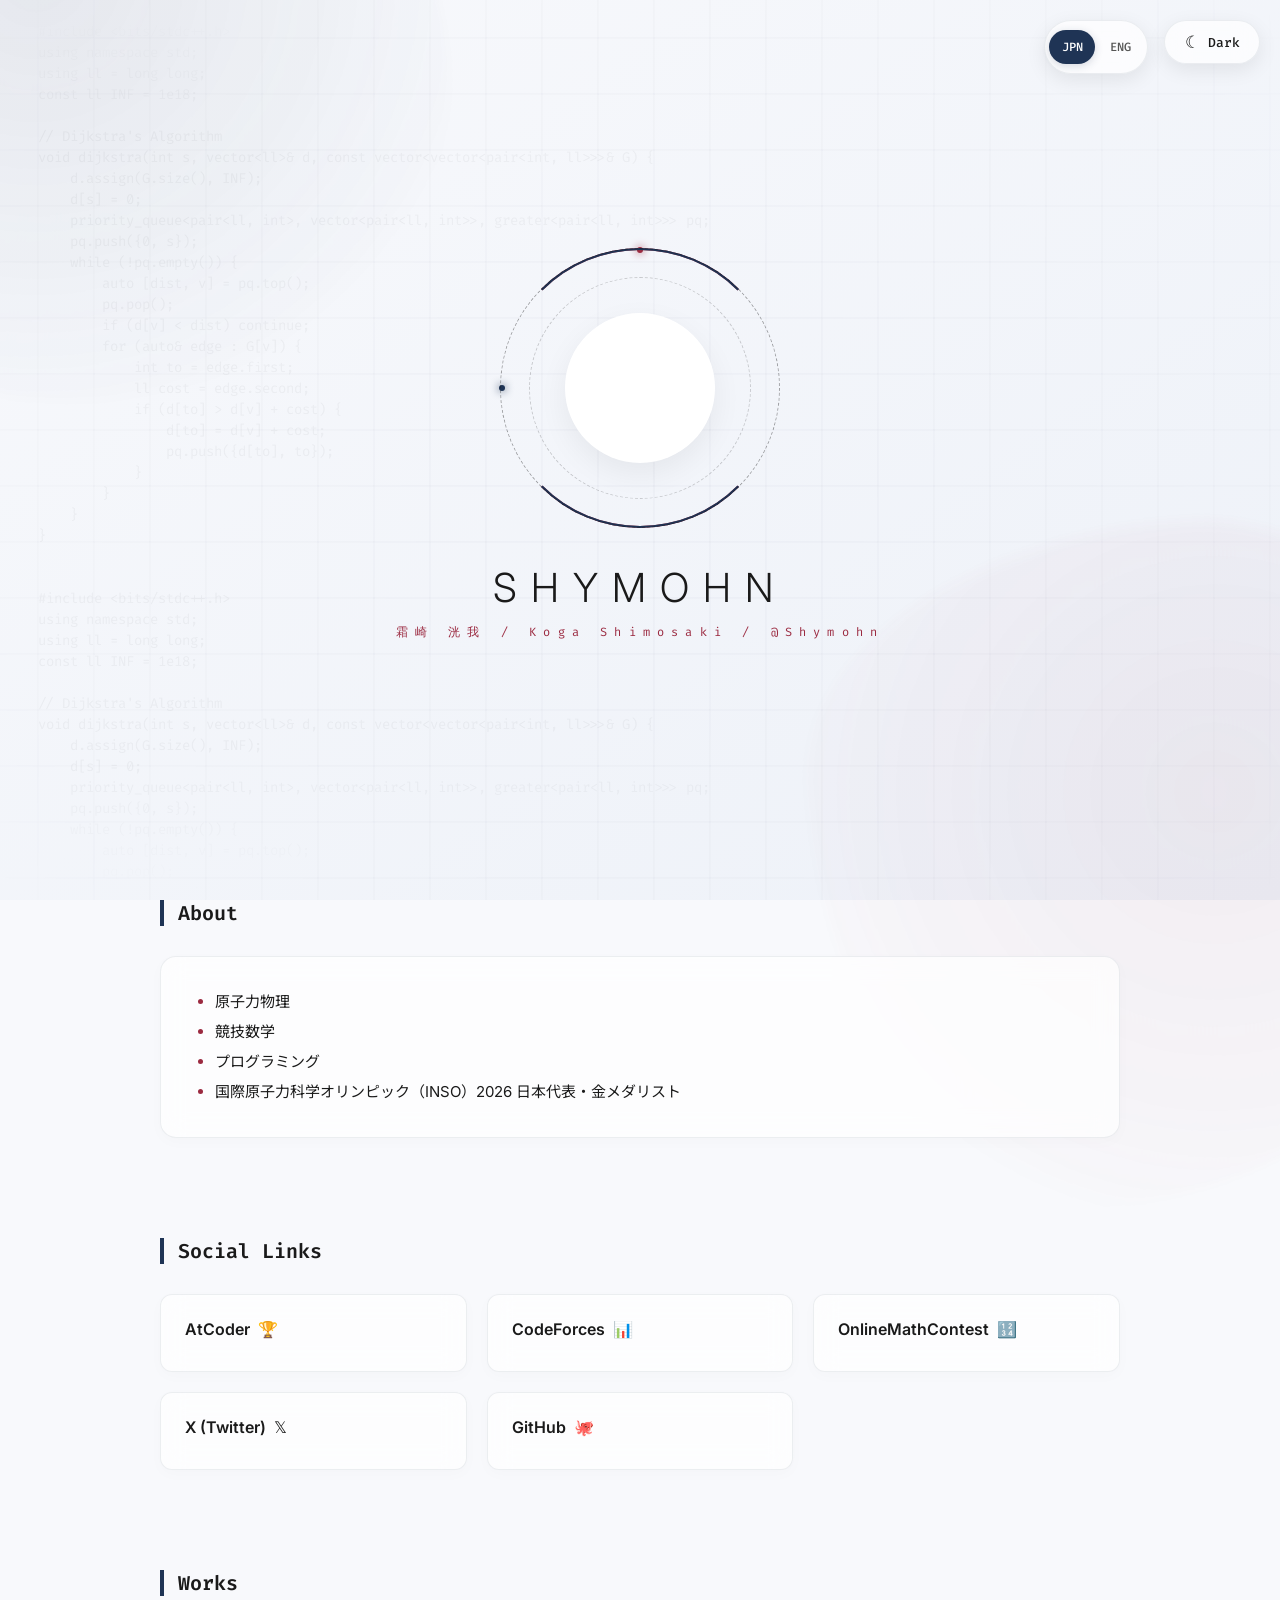
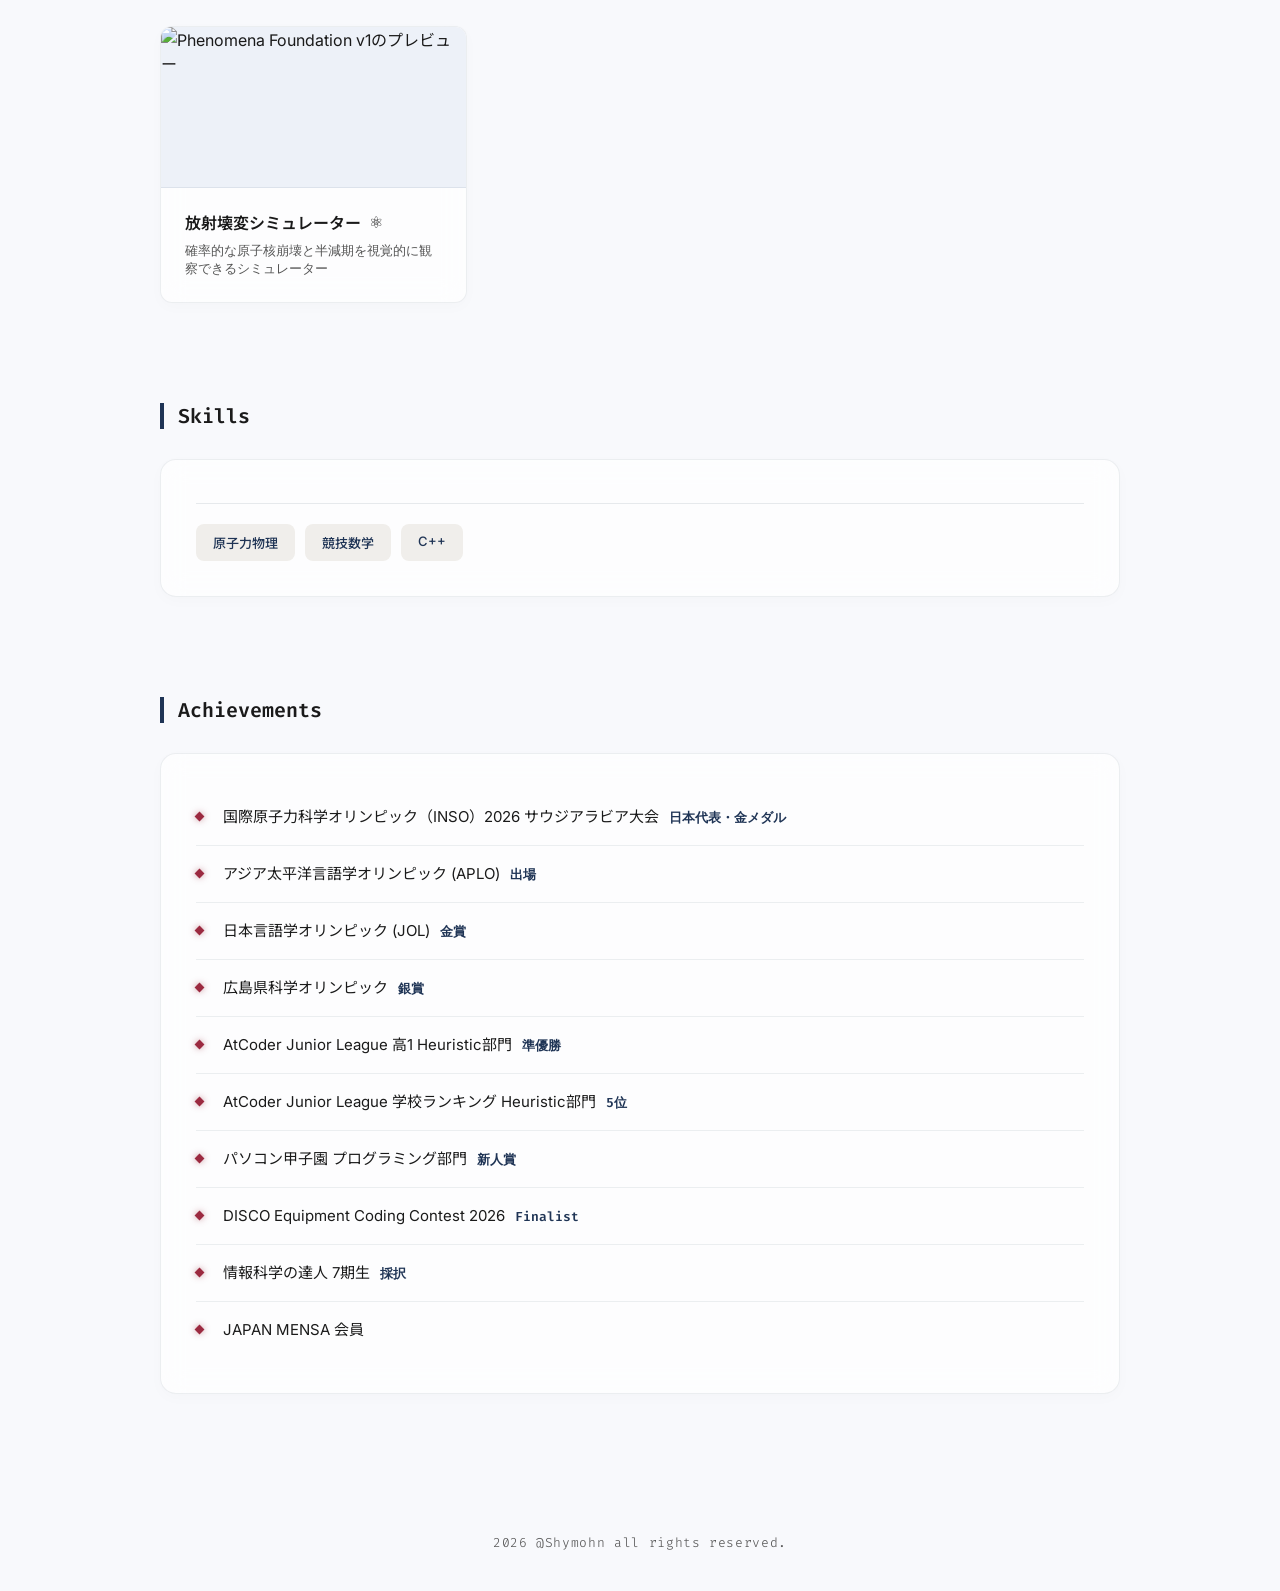
==== commit db22245e: "Update Decay Lab preview image" ====
--- a/index.html
+++ b/index.html
@@ -478,9 +478,9 @@
             <div class="card-grid">
                 <a href="https://shymohn99.github.io/nuclear-decay-lab/" target="_blank" rel="noopener noreferrer" class="social-card work-card">
                     <img
-                        src="https://shymohn99.github.io/nuclear-decay-lab/og.png"
+                        src="https://shymohn99.github.io/nuclear-decay-lab/og-phenomena.png"
                         class="work-card-preview"
-                        alt="Nuclear Decay Labのプレビュー" data-i18n-alt="work.previewAlt"
+                        alt="Phenomena Foundation v1のプレビュー" data-i18n-alt="work.previewAlt"
                         width="1200"
                         height="630"
                         loading="lazy"
@@ -546,7 +546,7 @@
                     'section.achievements': 'Achievements',
                     'work.title': '放射壊変シミュレーター',
                     'work.description': '確率的な原子核崩壊と半減期を視覚的に観察できるシミュレーター',
-                    'work.previewAlt': 'Nuclear Decay Labのプレビュー',
+                    'work.previewAlt': 'Phenomena Foundation v1のプレビュー',
                     'skill.nuclear': '原子力物理',
                     'skill.math': '競技数学',
                     'ach.inso': '国際原子力科学オリンピック（INSO）2026 サウジアラビア大会',
@@ -581,7 +581,7 @@
                     'section.achievements': 'Achievements',
                     'work.title': 'Nuclear Decay Simulator',
                     'work.description': 'An interactive simulator for visualizing stochastic nuclear decay and half-life.',
-                    'work.previewAlt': 'Preview of Nuclear Decay Lab',
+                    'work.previewAlt': 'Preview of Phenomena Foundation v1',
                     'skill.nuclear': 'Nuclear Physics',
                     'skill.math': 'Competitive Mathematics',
                     'ach.inso': 'International Nuclear Science Olympiad (INSO) 2026 — Saudi Arabia',
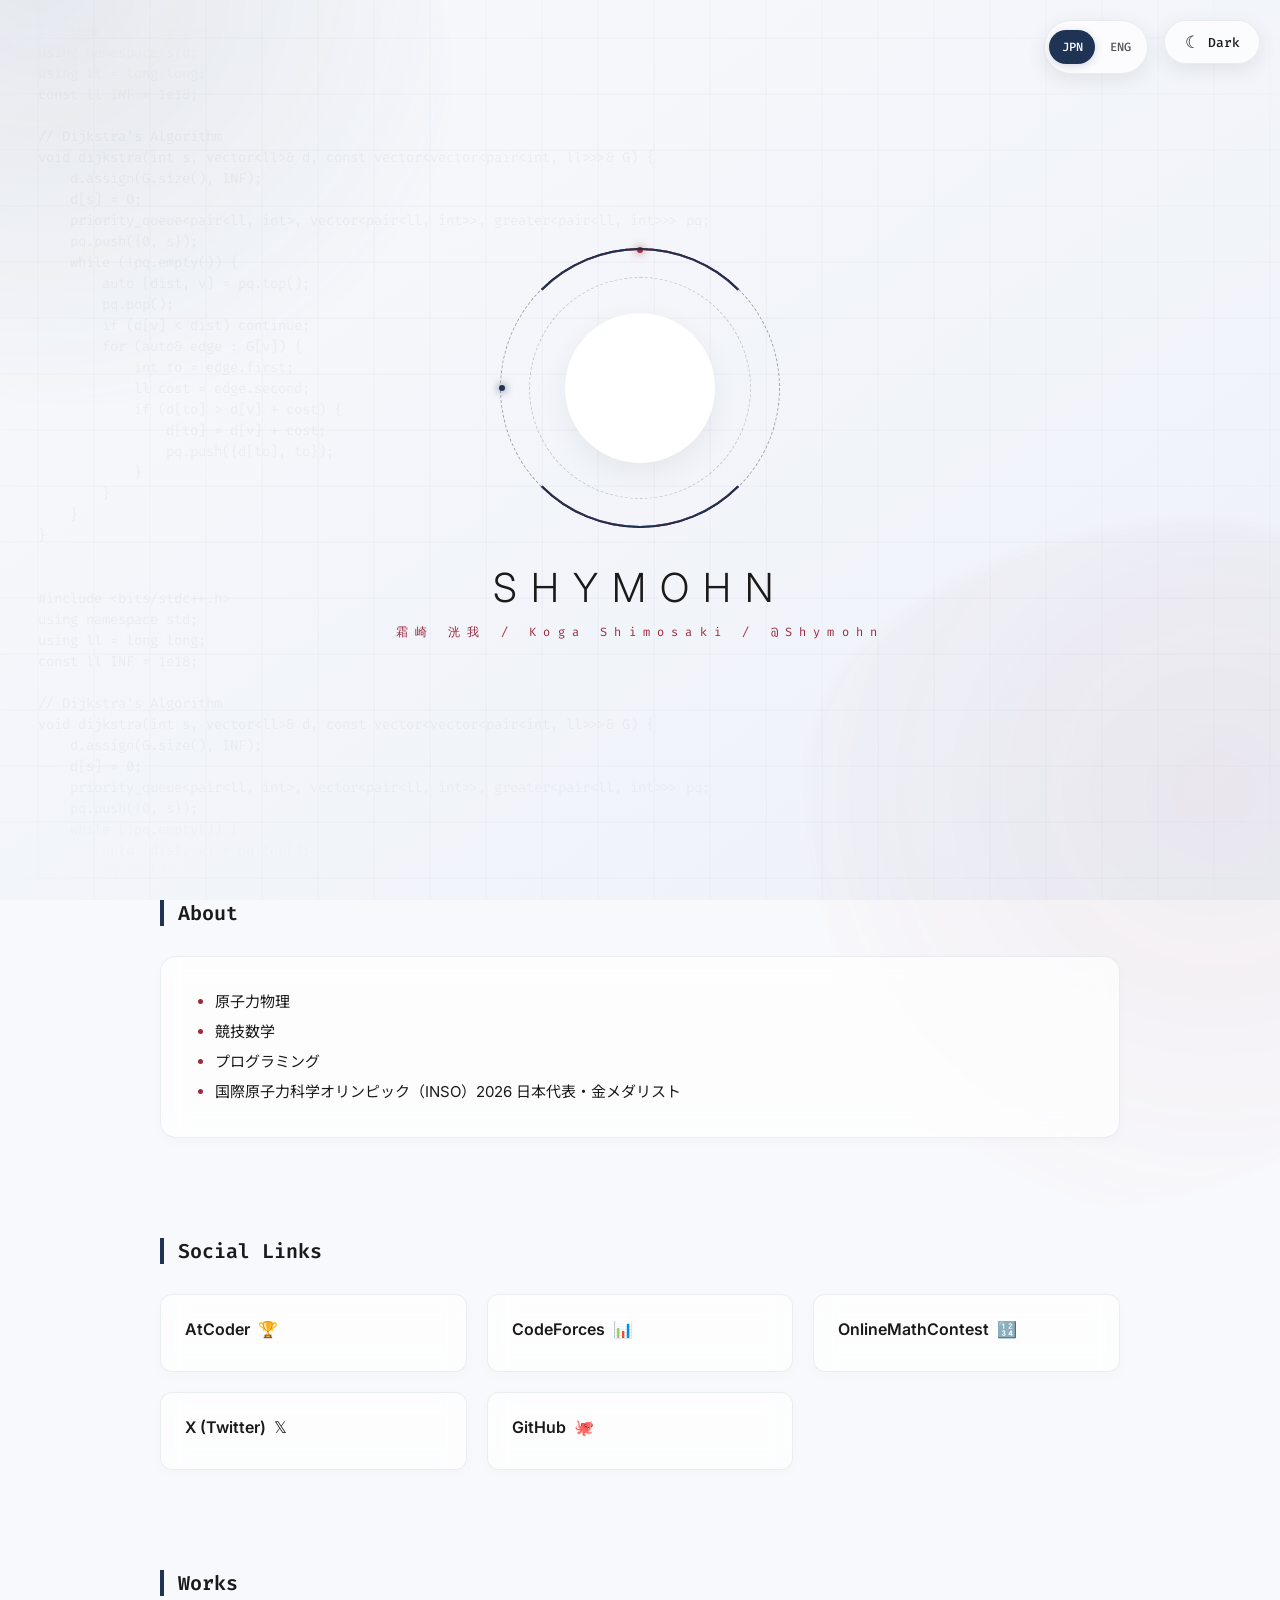
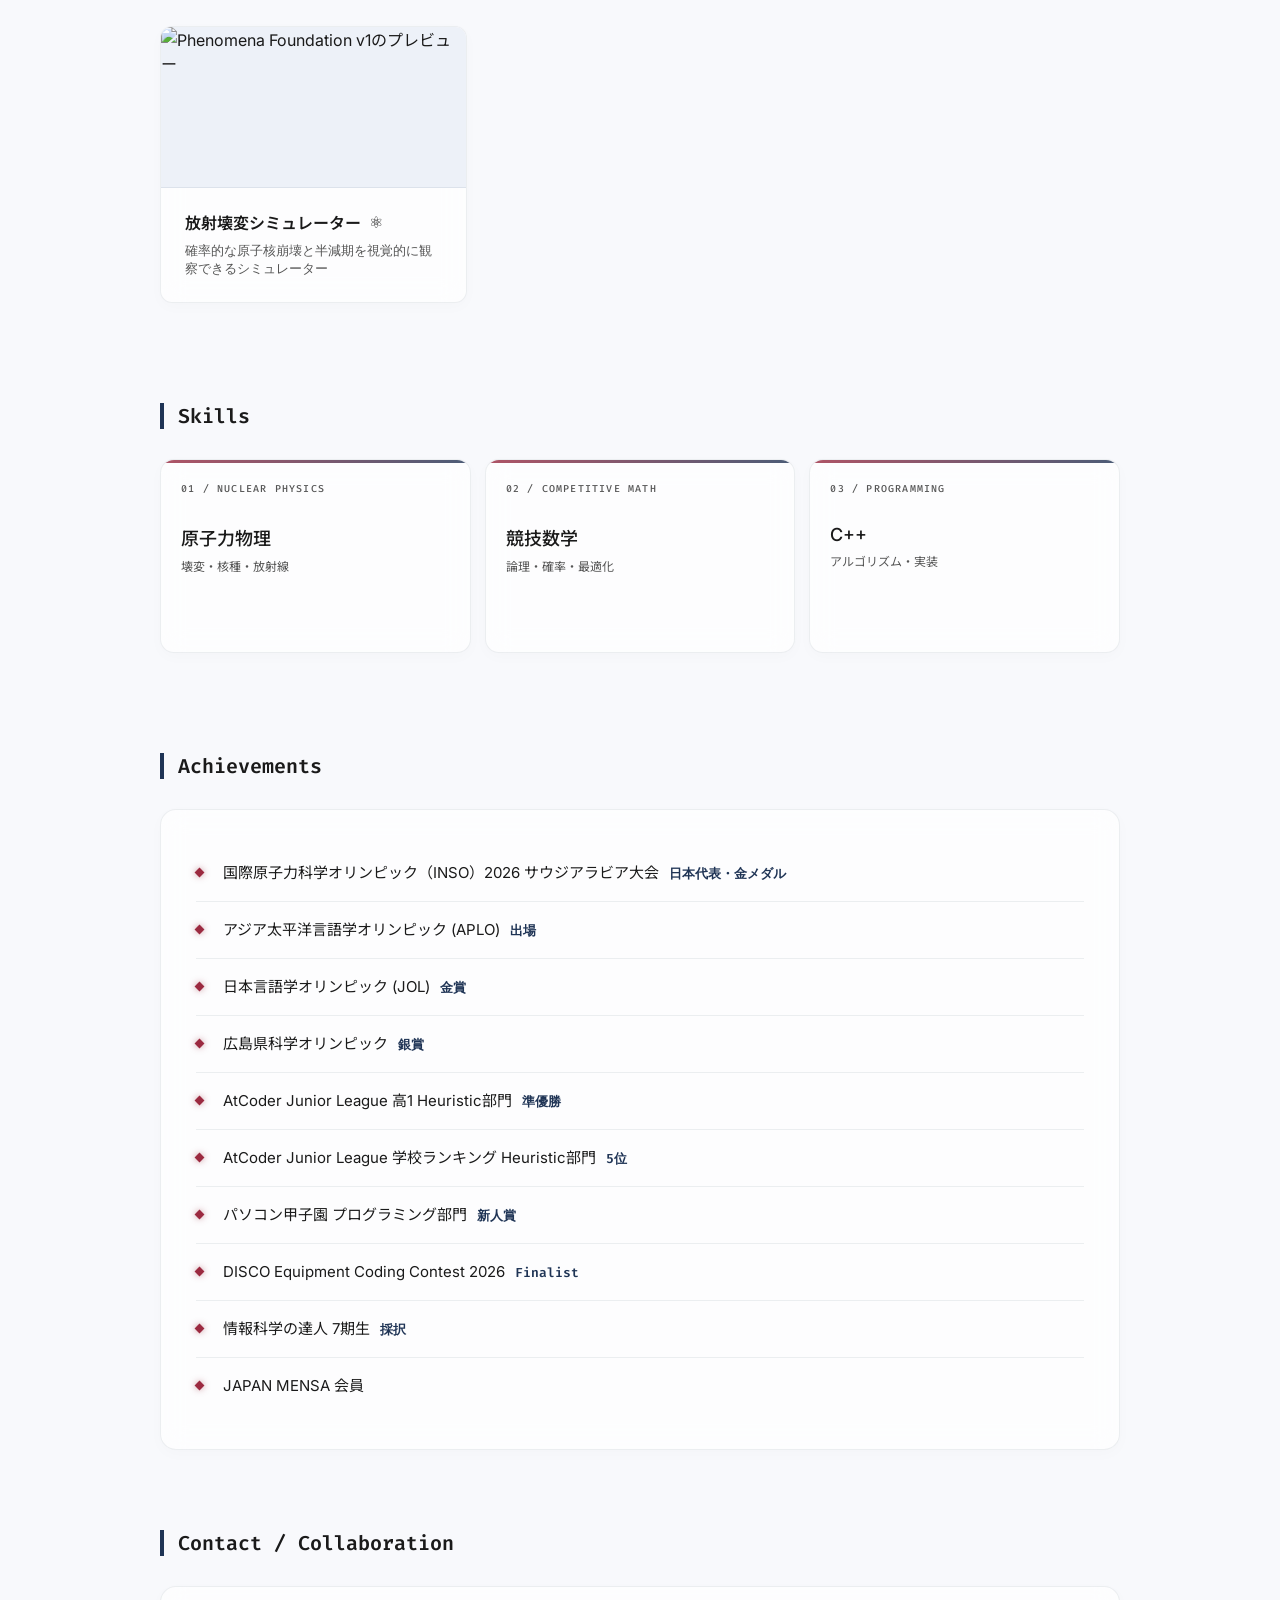
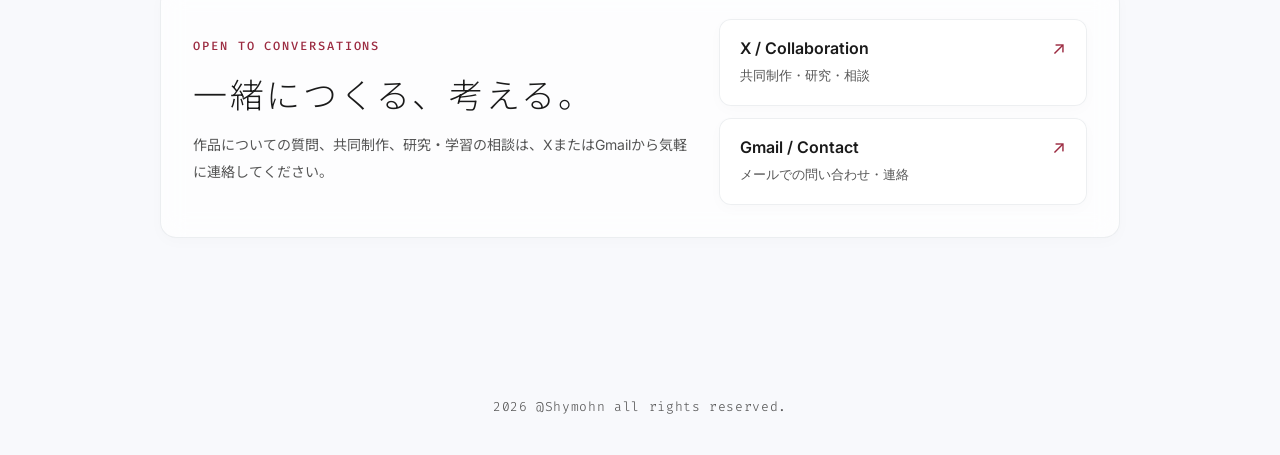
==== commit ed3006fb: "Add contact collaboration section and refine skills UI" ====
--- a/index.html
+++ b/index.html
@@ -8,8 +8,8 @@
     <meta name="author" content="Koga Shimosaki (Shymohn)">
     <meta name="robots" content="index, follow, max-image-preview:large">
     <link rel="canonical" href="https://shymohn99.github.io/portfolio/">
-    <link rel="icon" type="image/png" href="Shymohn_nww.png">
-    <link rel="apple-touch-icon" href="Shymohn_nww.png">
+    <link rel="icon" type="image/png" href="https://shymohn99.github.io/portfolio/Shymohn_nww.png">
+    <link rel="apple-touch-icon" href="https://shymohn99.github.io/portfolio/Shymohn_nww.png">
 
     <meta property="og:type" content="profile">
     <meta property="og:locale" content="ja_JP">
@@ -355,14 +355,33 @@
         .work-card-body { padding: 22px 24px 24px; }
 
         .skills-container {
+            display: grid; grid-template-columns: repeat(3, minmax(0, 1fr)); gap: 14px;
+            margin-bottom: 100px;
+        }
+        .skill-group {
+            position: relative; min-height: 150px; padding: 22px 20px 20px; overflow: hidden;
             background: var(--card-bg); backdrop-filter: blur(12px); -webkit-backdrop-filter: blur(12px);
-            border: 1px solid var(--card-border); border-radius: 16px; padding: 35px; margin-bottom: 100px;
-            display: grid; grid-template-columns: repeat(auto-fit, minmax(250px, 1fr)); gap: 35px; box-shadow: 0 4px 15px rgba(0,0,0,0.02);
-        }
-        .skill-group-title { font-size: 14px; text-transform: uppercase; font-family: 'Fira Code', monospace; letter-spacing: 0.1em; color: var(--text-gray); margin-bottom: 20px; border-bottom: 1px solid rgba(31, 52, 85, 0.1); padding-bottom: 8px; }
-        .skill-tags { display: flex; flex-wrap: wrap; gap: 10px; }
-        .skill-tag { background: var(--skill-bg); color: var(--skill-text); padding: 8px 16px; border-radius: 8px; font-size: 13px; font-weight: 500; border: 1px solid transparent; transition: all 0.2s ease; }
-        .skill-tag:hover { background: var(--accent-blue); color: #fff; transform: translateY(-2px); box-shadow: 0 4px 12px rgba(31, 52, 85, 0.2); }
+            border: 1px solid var(--card-border); border-radius: 14px;
+            box-shadow: 0 4px 15px rgba(0,0,0,0.02);
+            transition: transform 0.25s ease, border-color 0.25s ease, box-shadow 0.25s ease;
+        }
+        .skill-group::before {
+            content: ''; position: absolute; top: 0; left: 0; width: 100%; height: 3px;
+            background: linear-gradient(90deg, var(--accent-red), var(--accent-blue)); opacity: 0.8;
+        }
+        .skill-group:hover { transform: translateY(-4px); border-color: var(--accent-blue); box-shadow: 0 12px 24px rgba(31, 52, 85, 0.08); }
+        .skill-group-title {
+            display: flex; justify-content: space-between; gap: 8px; margin: 0 0 28px; padding: 0;
+            color: var(--text-gray); font: 500 10px/1.4 'Fira Code', monospace; letter-spacing: 0.12em;
+        }
+        .skill-tags { display: grid; gap: 8px; }
+        .skill-tag { padding: 0; background: transparent; color: var(--main-black); font-size: 18px; font-weight: 500; border: 0; }
+        .skill-tag:hover { background: transparent; color: var(--accent-red); transform: none; box-shadow: none; }
+        .skill-note { color: var(--text-gray); font-size: 12px; line-height: 1.5; }
+        @media (max-width: 720px) {
+            .skills-container { grid-template-columns: 1fr; gap: 12px; }
+            .skill-group { min-height: 0; }
+        }
 
         .achievements-container {
             background: var(--card-bg); backdrop-filter: blur(12px); -webkit-backdrop-filter: blur(12px);
@@ -374,6 +393,29 @@
         .ach-dot { width: 7px; height: 7px; background: var(--accent-red); margin-right: 20px; margin-top: 8px; flex-shrink: 0; transform: rotate(45deg); box-shadow: 0 0 6px rgba(155, 42, 64, 0.5); }
         .ach-content { font-size: 15px; line-height: 1.6; color: var(--main-black); font-weight: 400; }
         .ach-tag { display: inline-block; margin-left: 10px; font-weight: 600; color: var(--accent-blue); font-family: 'Fira Code', monospace; font-size: 13px; }
+
+        .contact-section {
+            display: grid; grid-template-columns: minmax(0, 1.15fr) minmax(280px, 0.85fr); gap: 28px;
+            align-items: stretch; padding: 32px; margin-bottom: 100px;
+            background: var(--card-bg); backdrop-filter: blur(12px); -webkit-backdrop-filter: blur(12px);
+            border: 1px solid var(--card-border); border-radius: 16px;
+            box-shadow: 0 4px 15px rgba(0,0,0,0.02);
+        }
+        .contact-copy { display: flex; flex-direction: column; justify-content: center; }
+        .contact-kicker { margin: 0 0 14px; color: var(--accent-red); font: 500 12px/1.4 'Fira Code', monospace; letter-spacing: 0.16em; }
+        .contact-copy h2 { margin: 0 0 14px; color: var(--main-black); font-size: clamp(24px, 4vw, 34px); font-weight: 300; letter-spacing: 0.08em; }
+        .contact-copy p { max-width: 38em; margin: 0; color: var(--text-gray); font-size: 14px; line-height: 1.9; }
+        .contact-actions { display: grid; gap: 12px; align-content: center; }
+        .contact-card { padding: 18px 20px; }
+        .contact-card .card-title-row { justify-content: space-between; }
+        .contact-card .card-sub { line-height: 1.6; }
+        .contact-card-arrow { color: var(--accent-red); font-size: 18px; line-height: 1; transition: transform 0.2s ease; }
+        .contact-card:hover .contact-card-arrow { transform: translate(2px, -2px); }
+        @media (max-width: 640px) {
+            .contact-section { grid-template-columns: 1fr; padding: 24px; }
+            .contact-copy h2 { letter-spacing: 0.04em; }
+        }
+        .contact-wrapper { padding-bottom: 0; }
 
         .footer { text-align: center; padding: 60px 0 40px; color: var(--text-gray); font-size: 13px; font-weight: 300; letter-spacing: 0.05em; font-family: 'Fira Code', monospace; }
         
@@ -412,7 +454,7 @@
                 <div class="orbital orbital-3"></div>
             </div>
             <div class="loader-logo-container">
-                <img src="Shymohn_nww.png" id="loading-logo" alt="logo">
+                <img src="https://shymohn99.github.io/portfolio/Shymohn_nww.png" id="loading-logo" alt="logo">
             </div>
         </div>
         <div class="loading-text">Loading...</div>
@@ -443,7 +485,7 @@
                 <div class="icon-container-main">
                     <svg class="icon-svg-path" viewBox="0 0 200 200" aria-hidden="true"><circle cx="100" cy="100" r="95" /></svg>
                     <div class="icon-inner">
-                        <img src="Shymohn_nww.png" alt="Shymohn" class="main-icon" id="mainIcon">
+                        <img src="https://shymohn99.github.io/portfolio/Shymohn_nww.png" alt="Shymohn" class="main-icon" id="mainIcon">
                     </div>
                 </div>
             </div>
@@ -494,8 +536,19 @@
             </div>
 
             <div class="section-label" data-i18n="section.skills">Skills</div>
-            <div class="skills-container">
-                <div class="skill-group"><div class="skill-group-title"></div><div class="skill-tags"><span class="skill-tag" data-i18n="skill.nuclear">原子力物理</span><span class="skill-tag" data-i18n="skill.math">競技数学</span><span class="skill-tag">C++</span></div></div>
+            <div class="skills-container" role="list">
+                <article class="skill-group" role="listitem">
+                    <div class="skill-group-title"><span data-i18n="skill.nuclearLabel">01 / NUCLEAR PHYSICS</span></div>
+                    <div class="skill-tags"><span class="skill-tag" data-i18n="skill.nuclear">原子力物理</span><span class="skill-note" data-i18n="skill.nuclearNote">壊変・核種・放射線</span></div>
+                </article>
+                <article class="skill-group" role="listitem">
+                    <div class="skill-group-title"><span data-i18n="skill.mathLabel">02 / COMPETITIVE MATH</span></div>
+                    <div class="skill-tags"><span class="skill-tag" data-i18n="skill.math">競技数学</span><span class="skill-note" data-i18n="skill.mathNote">論理・確率・最適化</span></div>
+                </article>
+                <article class="skill-group" role="listitem">
+                    <div class="skill-group-title"><span data-i18n="skill.cppLabel">03 / PROGRAMMING</span></div>
+                    <div class="skill-tags"><span class="skill-tag">C++</span><span class="skill-note" data-i18n="skill.cppNote">アルゴリズム・実装</span></div>
+                </article>
             </div>
 
             <div class="section-label" data-i18n="section.achievements">Achievements</div>
@@ -515,6 +568,27 @@
             </div>
         </div>
 
+        <div class="content-wrapper contact-wrapper">
+            <div class="section-label" data-i18n="section.contact">Contact / Collaboration</div>
+            <section class="contact-section" aria-label="連絡・共同制作" data-i18n-aria-label="contact.ariaLabel">
+                <div class="contact-copy">
+                    <div class="contact-kicker" data-i18n="contact.kicker">OPEN TO CONVERSATIONS</div>
+                    <h2 data-i18n="contact.title">一緒につくる、考える。</h2>
+                    <p data-i18n="contact.description">作品についての質問、共同制作、研究・学習の相談は、XまたはGmailから気軽に連絡してください。</p>
+                </div>
+                <div class="contact-actions">
+                    <a href="https://x.com/Shymohn" target="_blank" rel="noopener noreferrer" class="social-card contact-card">
+                        <div class="card-title-row"><span class="card-name" data-i18n="contact.x.title">X / Collaboration</span><span class="contact-card-arrow" aria-hidden="true">↗</span></div>
+                        <div class="card-sub" data-i18n="contact.x.description">共同制作・研究・相談</div>
+                    </a>
+                    <a href="mailto:shymohn.contact@gmail.com" class="social-card contact-card">
+                        <div class="card-title-row"><span class="card-name" data-i18n="contact.email.title">Gmail / Contact</span><span class="contact-card-arrow" aria-hidden="true">↗</span></div>
+                        <div class="card-sub" data-i18n="contact.email.description">メールでの問い合わせ・連絡</div>
+                    </a>
+                </div>
+            </section>
+        </div>
+
         <footer class="footer">2026 @Shymohn all rights reserved.</footer>
     </div>
 
@@ -544,11 +618,26 @@
                     'section.works': 'Works',
                     'section.skills': 'Skills',
                     'section.achievements': 'Achievements',
+                    'section.contact': 'Contact / Collaboration',
+                    'contact.ariaLabel': '連絡・共同制作',
+                    'contact.kicker': 'OPEN TO CONVERSATIONS',
+                    'contact.title': '一緒につくる、考える。',
+                    'contact.description': '作品についての質問、共同制作、研究・学習の相談は、XまたはGmailから気軽に連絡してください。',
+                    'contact.x.title': 'X / Collaboration',
+                    'contact.x.description': '共同制作・研究・相談',
+                    'contact.email.title': 'Gmail / Contact',
+                    'contact.email.description': 'メールでの問い合わせ・連絡',
                     'work.title': '放射壊変シミュレーター',
                     'work.description': '確率的な原子核崩壊と半減期を視覚的に観察できるシミュレーター',
                     'work.previewAlt': 'Phenomena Foundation v1のプレビュー',
                     'skill.nuclear': '原子力物理',
                     'skill.math': '競技数学',
+                    'skill.nuclearLabel': '01 / NUCLEAR PHYSICS',
+                    'skill.mathLabel': '02 / COMPETITIVE MATH',
+                    'skill.cppLabel': '03 / PROGRAMMING',
+                    'skill.nuclearNote': '壊変・核種・放射線',
+                    'skill.mathNote': '論理・確率・最適化',
+                    'skill.cppNote': 'アルゴリズム・実装',
                     'ach.inso': '国際原子力科学オリンピック（INSO）2026 サウジアラビア大会',
                     'ach.aplo': 'アジア太平洋言語学オリンピック (APLO)',
                     'ach.jol': '日本言語学オリンピック (JOL)',
@@ -579,11 +668,26 @@
                     'section.works': 'Works',
                     'section.skills': 'Skills',
                     'section.achievements': 'Achievements',
+                    'section.contact': 'Contact / Collaboration',
+                    'contact.ariaLabel': 'Contact and collaboration',
+                    'contact.kicker': 'OPEN TO CONVERSATIONS',
+                    'contact.title': 'Build, think, and learn together.',
+                    'contact.description': 'For questions, collaborations, or research and learning conversations, feel free to reach out via X or Gmail.',
+                    'contact.x.title': 'X / Collaboration',
+                    'contact.x.description': 'Collaboration, research, and questions',
+                    'contact.email.title': 'Gmail / Contact',
+                    'contact.email.description': 'Email inquiries and contact',
                     'work.title': 'Nuclear Decay Simulator',
                     'work.description': 'An interactive simulator for visualizing stochastic nuclear decay and half-life.',
                     'work.previewAlt': 'Preview of Phenomena Foundation v1',
                     'skill.nuclear': 'Nuclear Physics',
                     'skill.math': 'Competitive Mathematics',
+                    'skill.nuclearLabel': '01 / NUCLEAR PHYSICS',
+                    'skill.mathLabel': '02 / COMPETITIVE MATH',
+                    'skill.cppLabel': '03 / PROGRAMMING',
+                    'skill.nuclearNote': 'Decay, nuclides, radiation',
+                    'skill.mathNote': 'Logic, probability, optimization',
+                    'skill.cppNote': 'Algorithms and implementation',
                     'ach.inso': 'International Nuclear Science Olympiad (INSO) 2026 — Saudi Arabia',
                     'ach.aplo': 'Asia Pacific Linguistics Olympiad (APLO)',
                     'ach.jol': 'Japan Linguistics Olympiad (JOL)',
@@ -843,3 +947,4 @@
     </script>
 </body>
 </html>
+
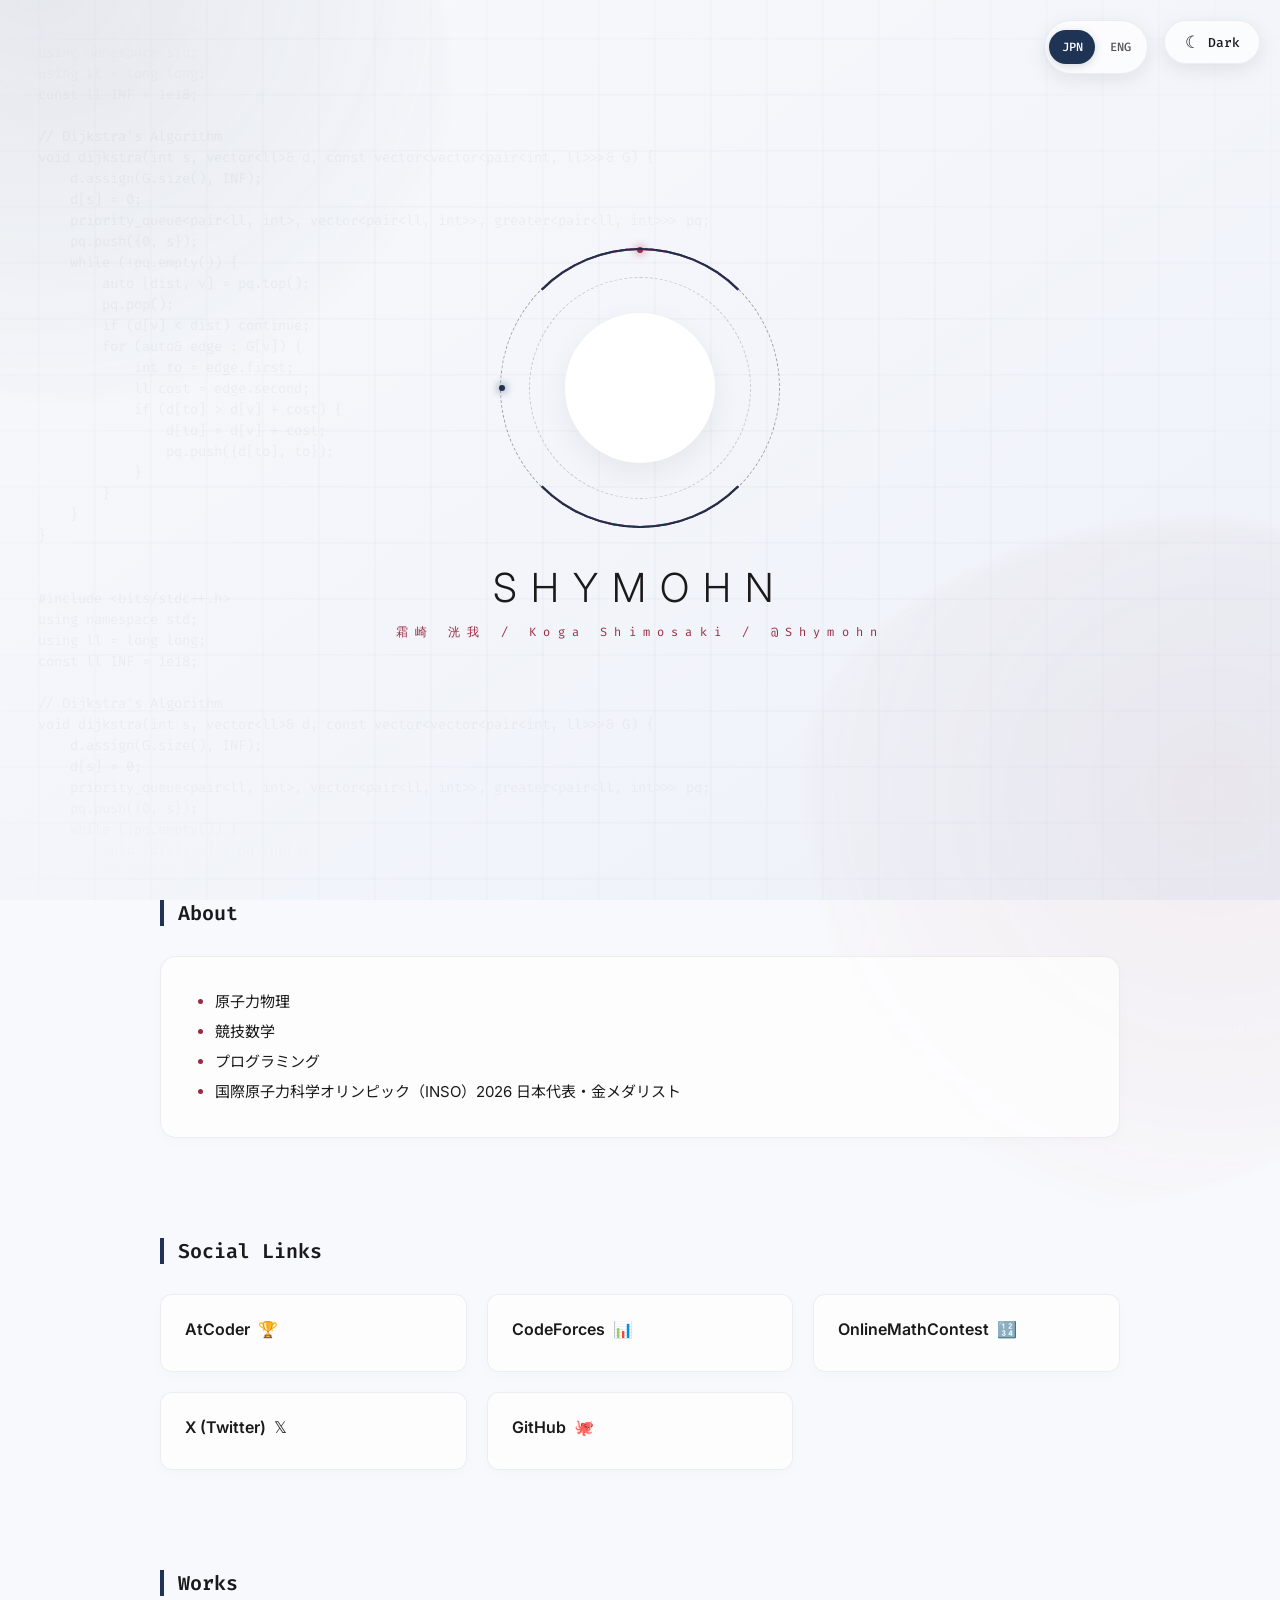
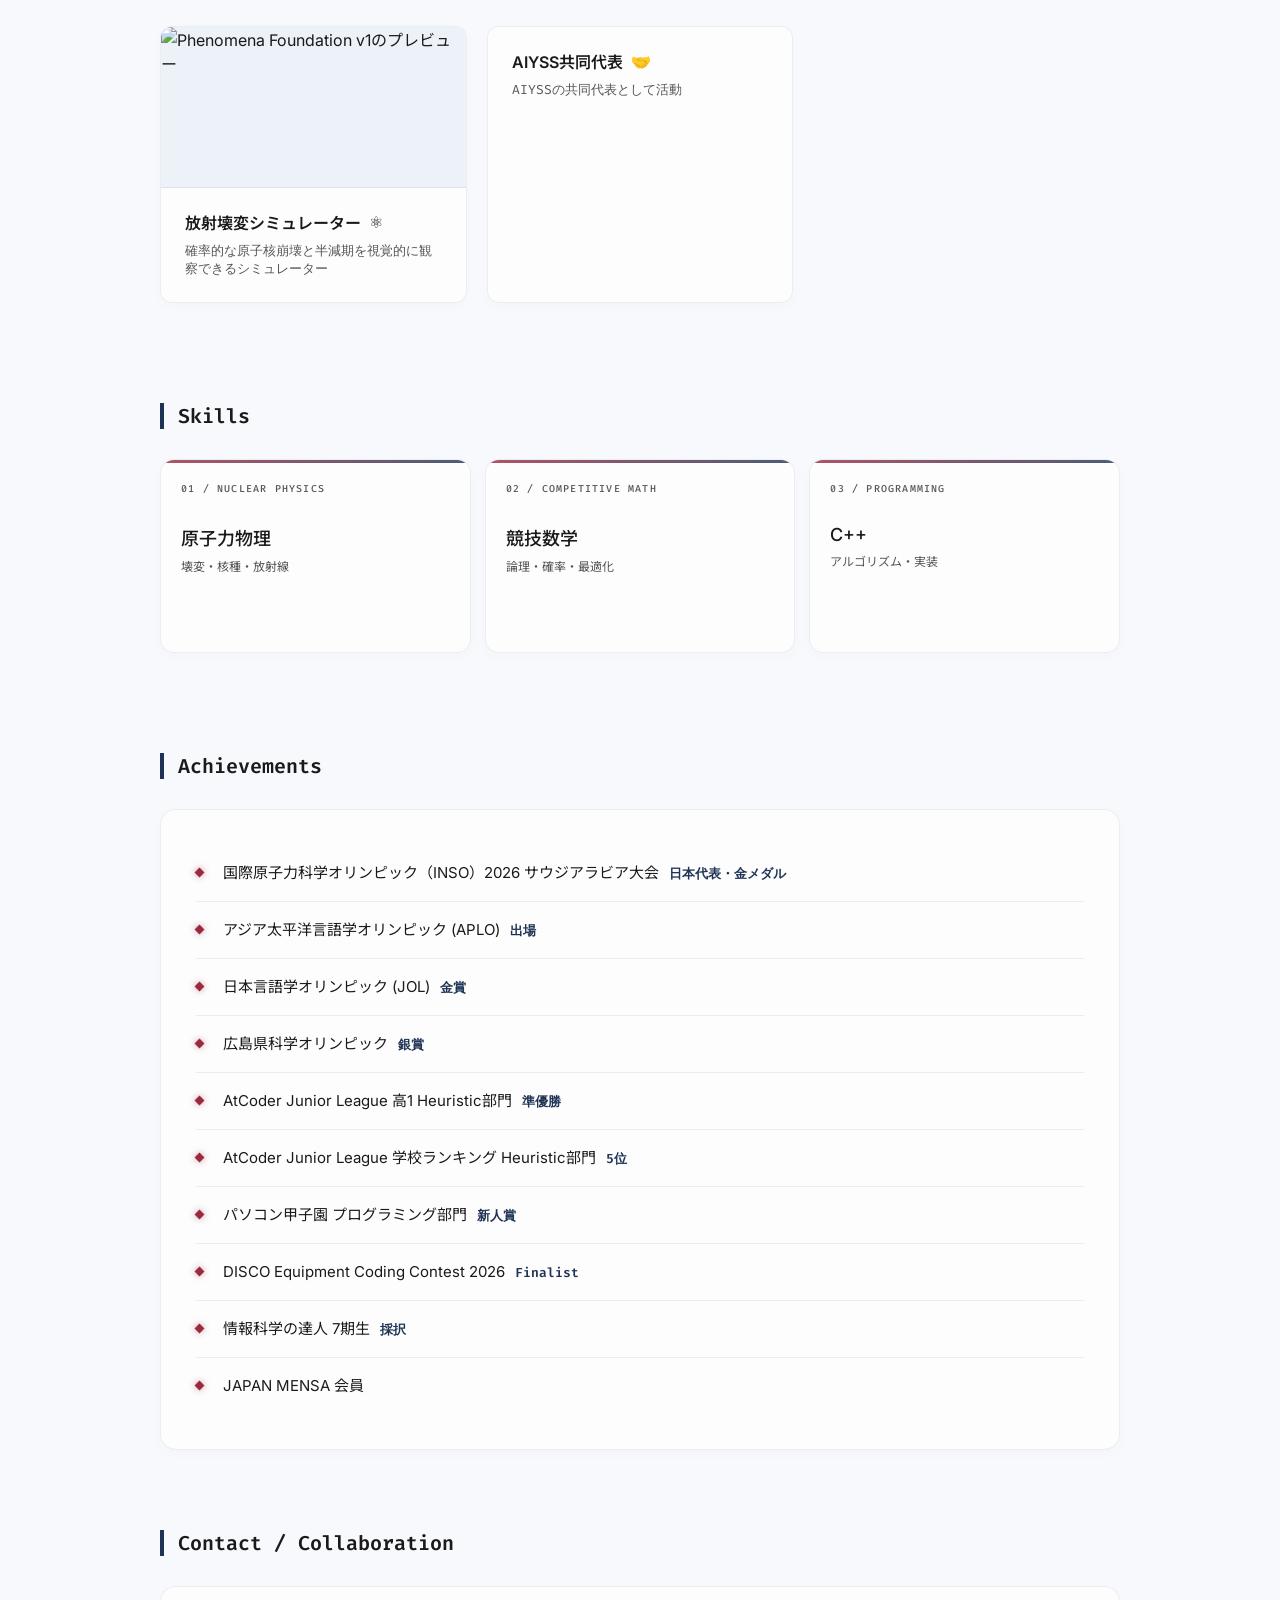
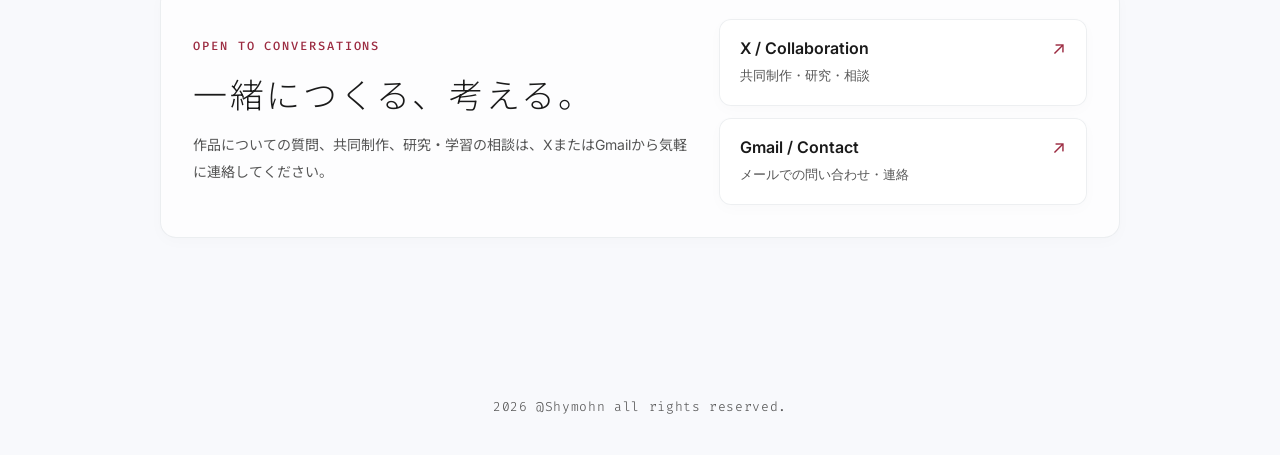
==== commit 81868bdf: "Add AIYSS co-representative to works" ====
--- a/index.html
+++ b/index.html
@@ -533,6 +533,12 @@
                         <div class="card-sub" data-i18n="work.description">確率的な原子核崩壊と半減期を視覚的に観察できるシミュレーター</div>
                     </div>
                 </a>
+                <a href="https://aiyss.org/" target="_blank" rel="noopener noreferrer" class="social-card work-card">
+                    <div class="work-card-body">
+                        <div class="card-title-row"><span class="card-name" data-i18n="work.aiyss.title">AIYSS共同代表</span><span class="card-icon" aria-hidden="true">🤝</span></div>
+                        <div class="card-sub" data-i18n="work.aiyss.description">AIYSSの共同代表として活動</div>
+                    </div>
+                </a>
             </div>
 
             <div class="section-label" data-i18n="section.skills">Skills</div>
@@ -630,6 +636,8 @@
                     'work.title': '放射壊変シミュレーター',
                     'work.description': '確率的な原子核崩壊と半減期を視覚的に観察できるシミュレーター',
                     'work.previewAlt': 'Phenomena Foundation v1のプレビュー',
+                    'work.aiyss.title': 'AIYSS共同代表',
+                    'work.aiyss.description': 'AIYSSの共同代表として活動',
                     'skill.nuclear': '原子力物理',
                     'skill.math': '競技数学',
                     'skill.nuclearLabel': '01 / NUCLEAR PHYSICS',
@@ -680,6 +688,8 @@
                     'work.title': 'Nuclear Decay Simulator',
                     'work.description': 'An interactive simulator for visualizing stochastic nuclear decay and half-life.',
                     'work.previewAlt': 'Preview of Phenomena Foundation v1',
+                    'work.aiyss.title': 'AIYSS Co-Representative',
+                    'work.aiyss.description': 'Serving as a co-representative of AIYSS.',
                     'skill.nuclear': 'Nuclear Physics',
                     'skill.math': 'Competitive Mathematics',
                     'skill.nuclearLabel': '01 / NUCLEAR PHYSICS',
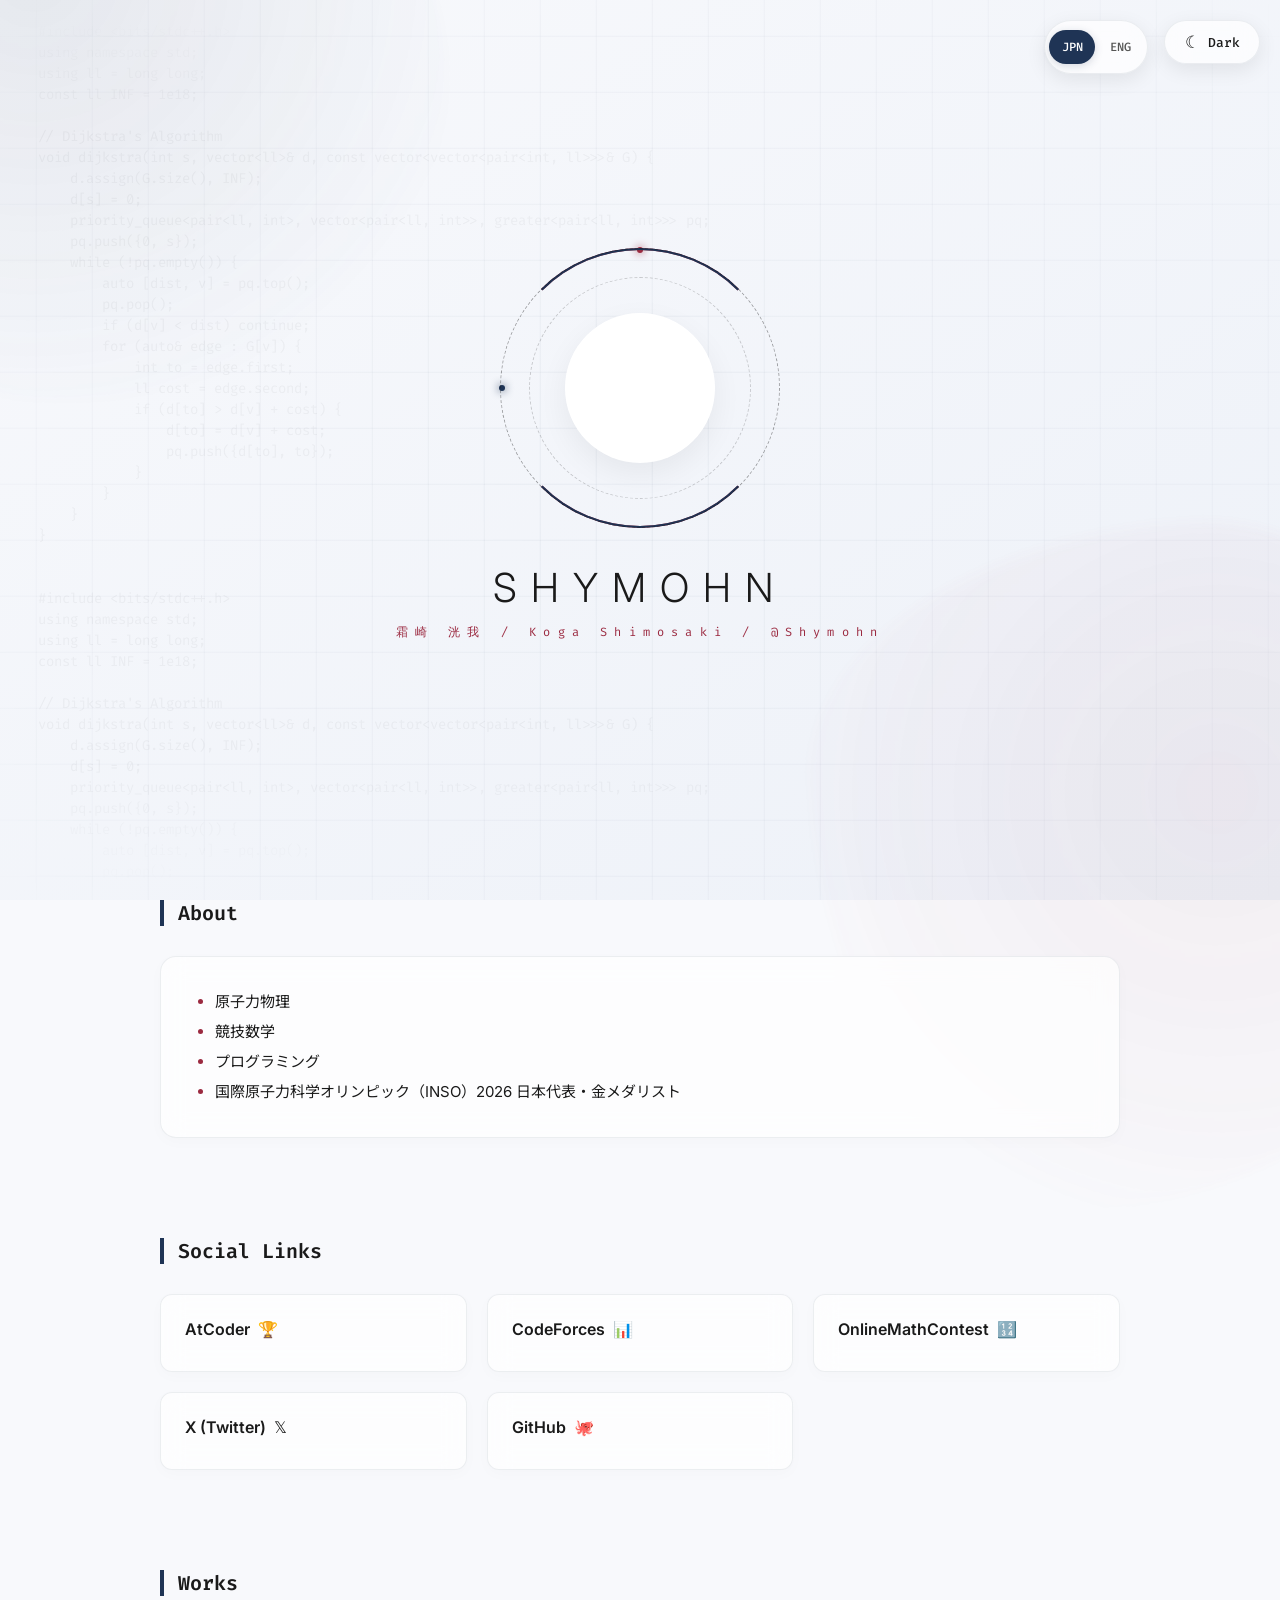
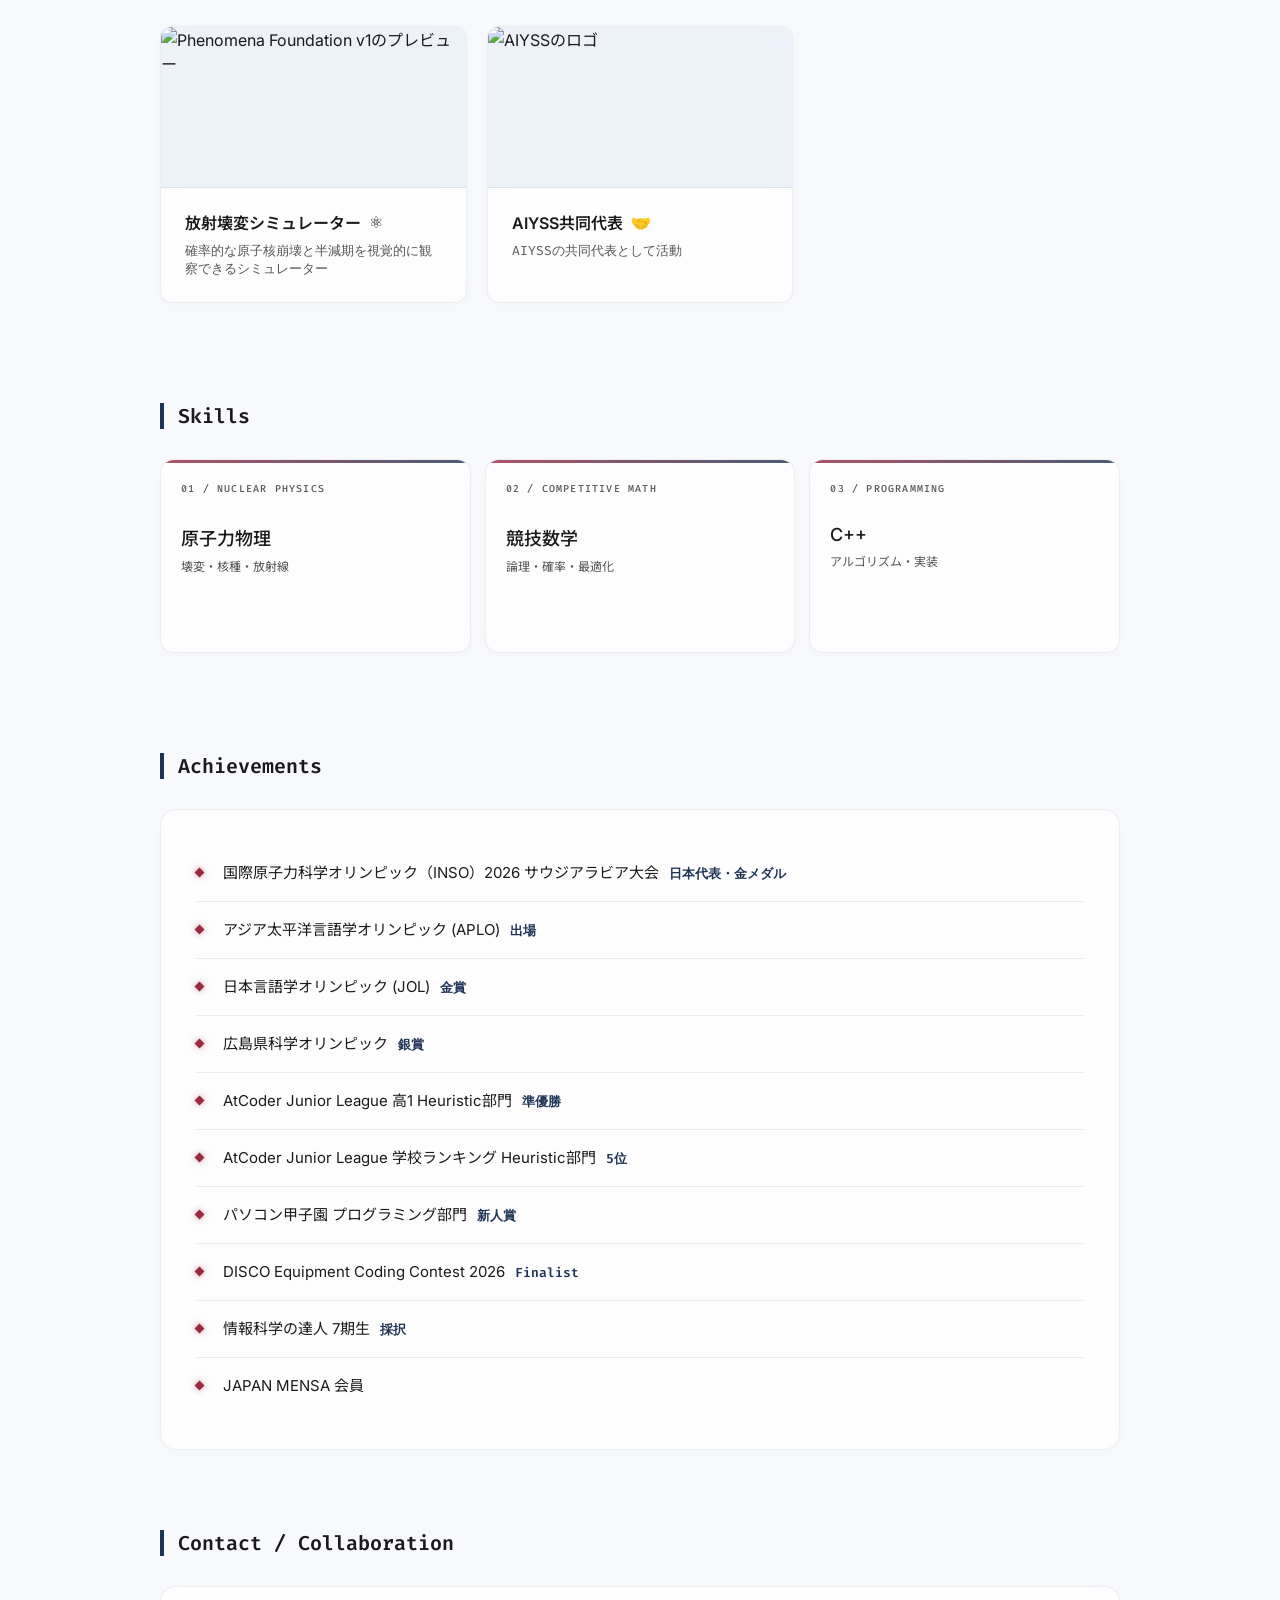
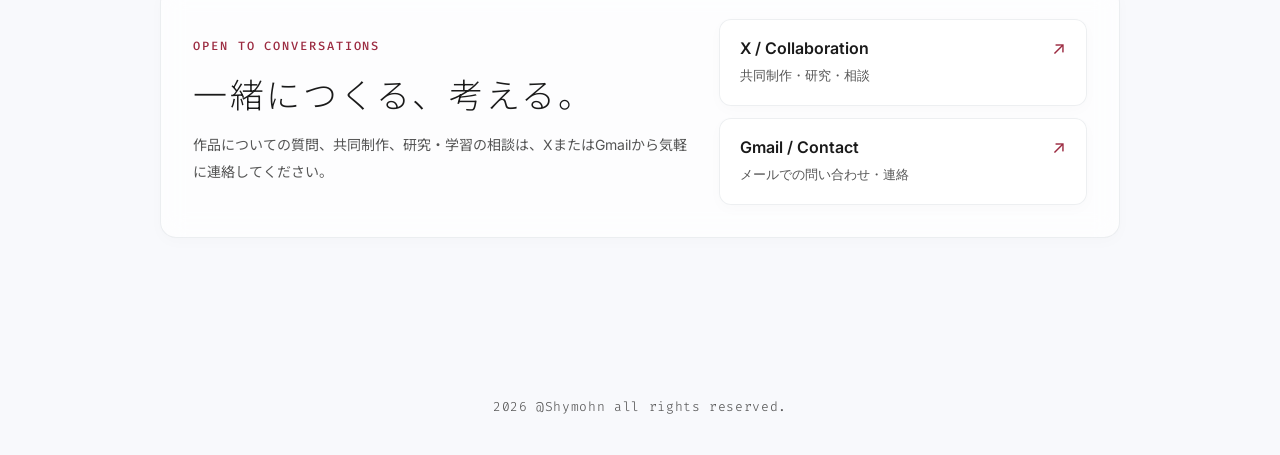
==== commit d42194ac: "Show AIYSS logo in works card" ====
--- a/index.html
+++ b/index.html
@@ -534,6 +534,15 @@
                     </div>
                 </a>
                 <a href="https://aiyss.org/" target="_blank" rel="noopener noreferrer" class="social-card work-card">
+                    <img
+                        src="https://aiyss.org/assets/images/logo_banner.png"
+                        class="work-card-preview"
+                        alt="AIYSSのロゴ" data-i18n-alt="work.aiyss.previewAlt"
+                        width="1000"
+                        height="750"
+                        loading="lazy"
+                        decoding="async"
+                    >
                     <div class="work-card-body">
                         <div class="card-title-row"><span class="card-name" data-i18n="work.aiyss.title">AIYSS共同代表</span><span class="card-icon" aria-hidden="true">🤝</span></div>
                         <div class="card-sub" data-i18n="work.aiyss.description">AIYSSの共同代表として活動</div>
@@ -638,6 +647,7 @@
                     'work.previewAlt': 'Phenomena Foundation v1のプレビュー',
                     'work.aiyss.title': 'AIYSS共同代表',
                     'work.aiyss.description': 'AIYSSの共同代表として活動',
+                    'work.aiyss.previewAlt': 'AIYSSのロゴ',
                     'skill.nuclear': '原子力物理',
                     'skill.math': '競技数学',
                     'skill.nuclearLabel': '01 / NUCLEAR PHYSICS',
@@ -690,6 +700,7 @@
                     'work.previewAlt': 'Preview of Phenomena Foundation v1',
                     'work.aiyss.title': 'AIYSS Co-Representative',
                     'work.aiyss.description': 'Serving as a co-representative of AIYSS.',
+                    'work.aiyss.previewAlt': 'AIYSS logo',
                     'skill.nuclear': 'Nuclear Physics',
                     'skill.math': 'Competitive Mathematics',
                     'skill.nuclearLabel': '01 / NUCLEAR PHYSICS',
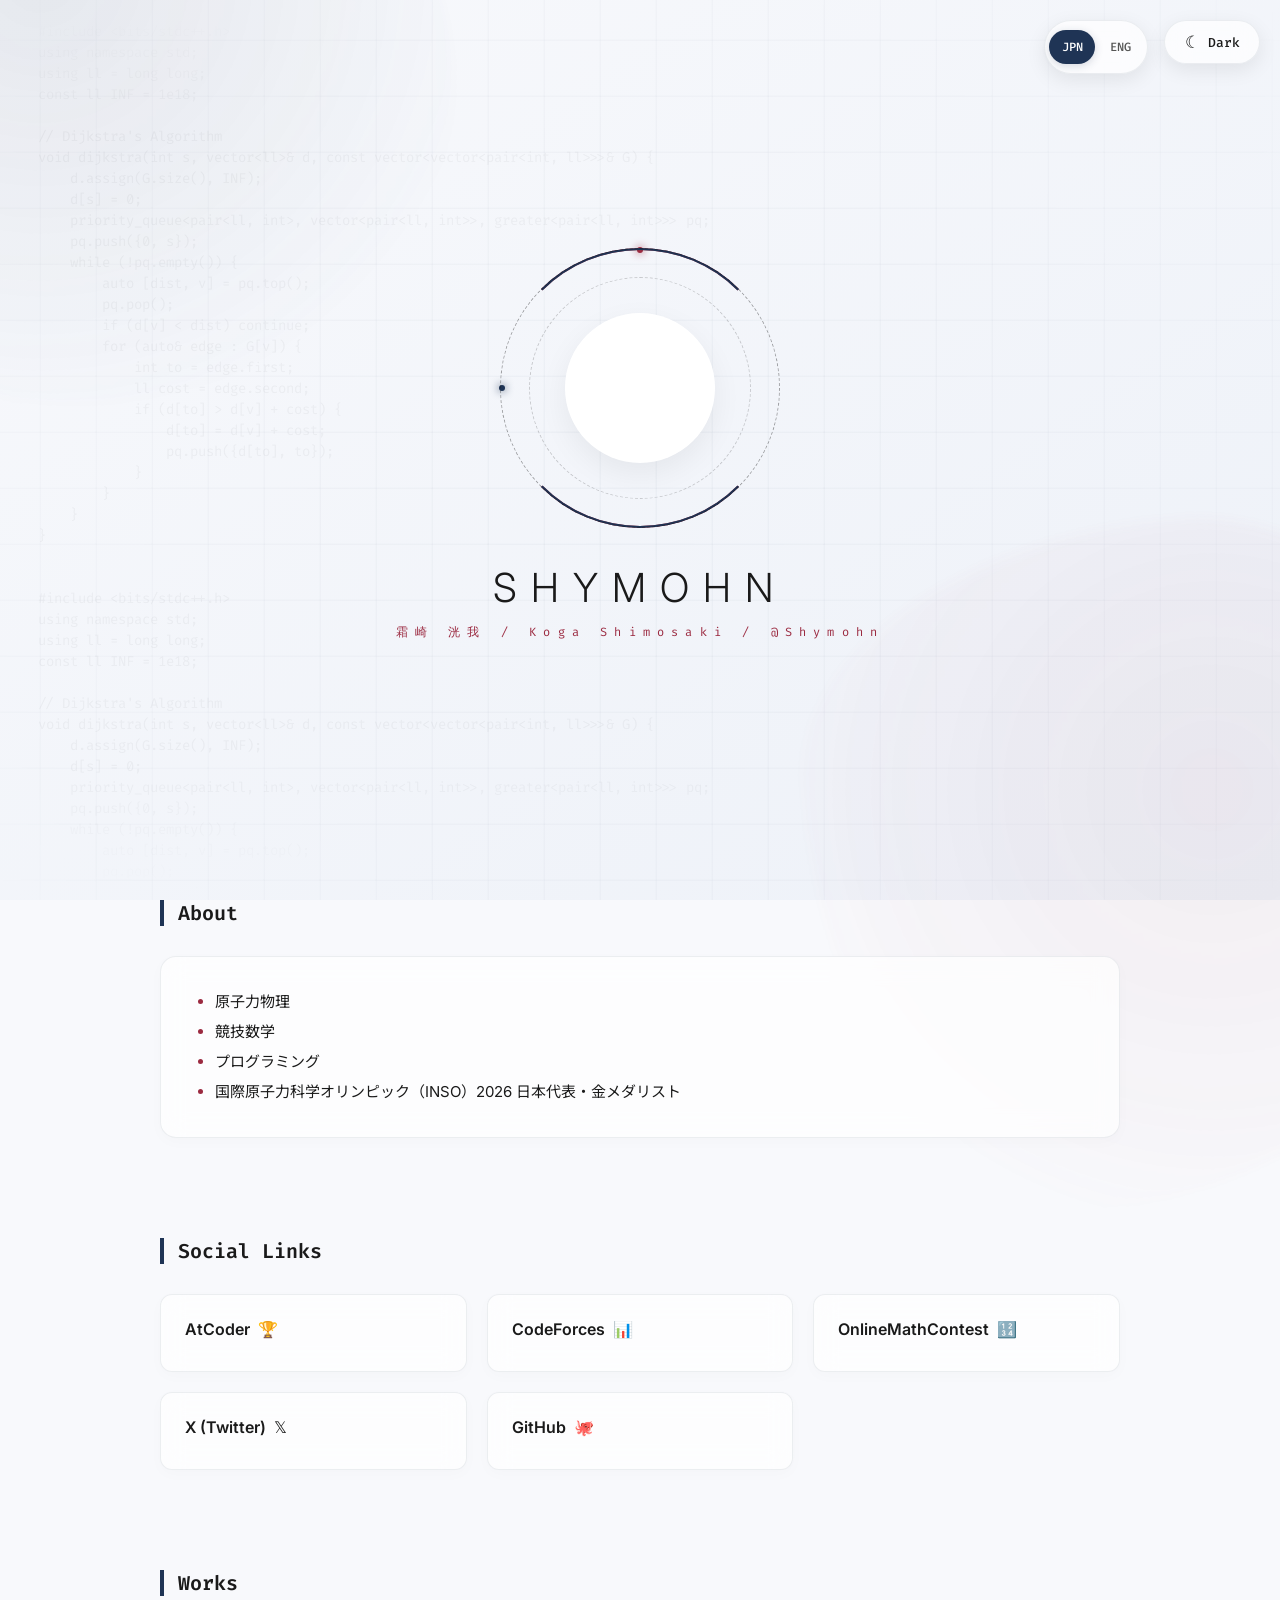
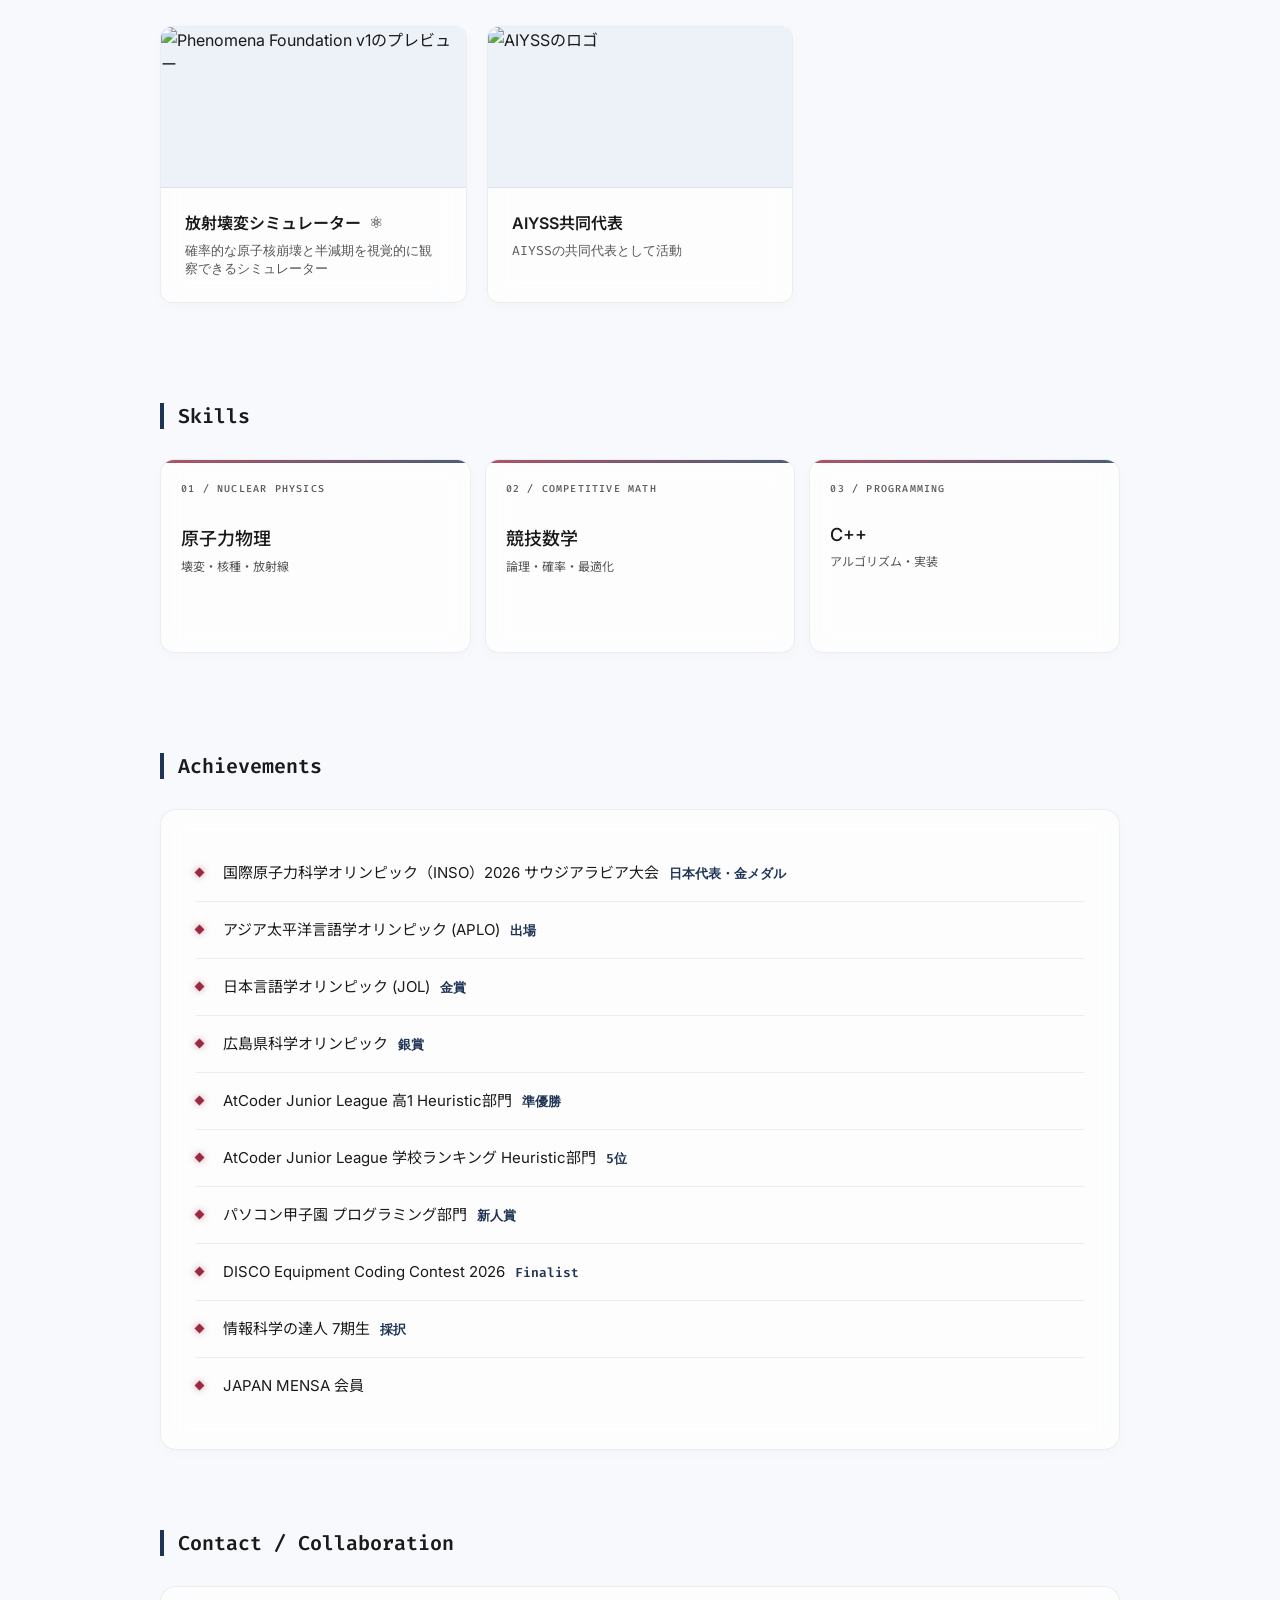
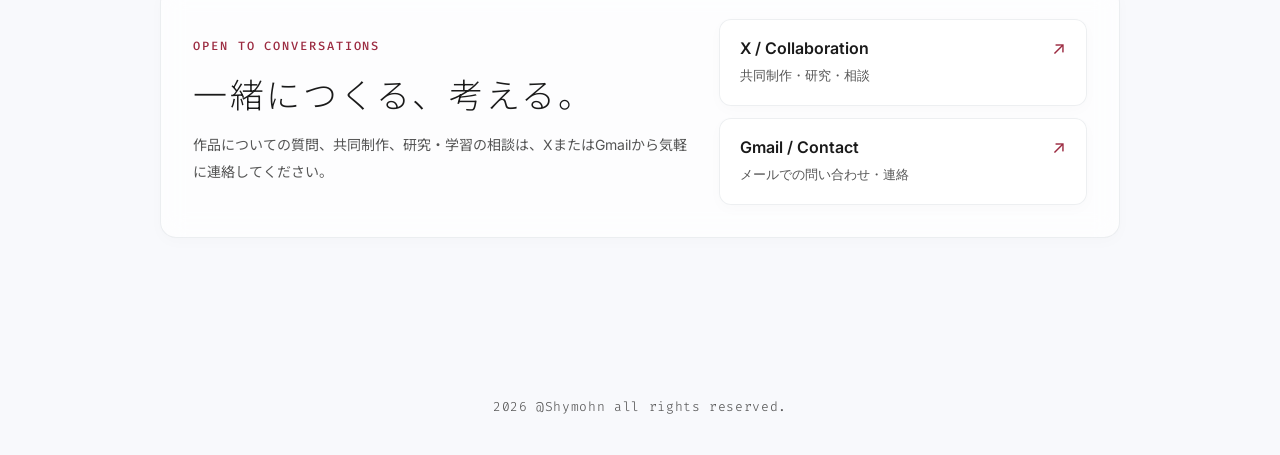
==== commit 833079ce: "Update index.html" ====
--- a/index.html
+++ b/index.html
@@ -1,971 +1,971 @@
-<!DOCTYPE html>
-<html lang="ja">
-<head>
-    <meta charset="UTF-8">
-    <meta name="viewport" content="width=device-width, initial-scale=1.0">
-    <title>霜崎 洸我（Koga Shimosaki / Shymohn）| 原子力物理・競技数学・プログラミング</title>
-    <meta name="description" content="霜崎 洸我（Koga Shimosaki / Shymohn）のポートフォリオ。国際原子力科学オリンピック（INSO）2026 日本代表・金メダリストとしての活動をはじめ、原子力物理、競技数学、プログラミングの作品・実績を紹介します。">
-    <meta name="author" content="Koga Shimosaki (Shymohn)">
-    <meta name="robots" content="index, follow, max-image-preview:large">
-    <link rel="canonical" href="https://shymohn99.github.io/portfolio/">
-    <link rel="icon" type="image/png" href="https://shymohn99.github.io/portfolio/Shymohn_nww.png">
-    <link rel="apple-touch-icon" href="https://shymohn99.github.io/portfolio/Shymohn_nww.png">
-
-    <meta property="og:type" content="profile">
-    <meta property="og:locale" content="ja_JP">
-    <meta property="og:locale:alternate" content="en_US">
-    <meta property="og:site_name" content="Shymohn Portfolio">
-    <meta property="og:title" content="霜崎 洸我（Koga Shimosaki / Shymohn）| 原子力物理・競技数学・プログラミング">
-    <meta property="og:description" content="霜崎 洸我（Koga Shimosaki / Shymohn）のポートフォリオ。国際原子力科学オリンピック（INSO）2026 日本代表・金メダリストとしての活動、原子力物理、競技数学、プログラミングの作品・実績を紹介。">
-    <meta property="og:url" content="https://shymohn99.github.io/portfolio/">
-    <meta property="og:image" content="https://shymohn99.github.io/portfolio/Shymohn_nww.png">
-    <meta property="og:image:alt" content="Shymohn">
-
-    <meta name="twitter:card" content="summary">
-    <meta name="twitter:title" content="霜崎 洸我（Koga Shimosaki / Shymohn）| 原子力物理・競技数学・プログラミング">
-    <meta name="twitter:description" content="霜崎 洸我（Koga Shimosaki / Shymohn）のポートフォリオ。国際原子力科学オリンピック（INSO）2026 日本代表・金メダリスト。原子力物理、競技数学、プログラミングの作品・実績を紹介。">
-    <meta name="twitter:image" content="https://shymohn99.github.io/portfolio/Shymohn_nww.png">
-
-    <script type="application/ld+json">
-    {
-      "@context": "https://schema.org",
-      "@type": "ProfilePage",
-      "@id": "https://shymohn99.github.io/portfolio/#profile",
-      "url": "https://shymohn99.github.io/portfolio/",
-      "name": "霜崎 洸我（Koga Shimosaki / Shymohn）| 原子力物理・競技数学・プログラミング",
-      "description": "霜崎 洸我（Koga Shimosaki / Shymohn）のポートフォリオ。国際原子力科学オリンピック（INSO）2026 日本代表・金メダリストとしての活動、原子力物理、競技数学、プログラミングの作品・実績を紹介します。",
-      "inLanguage": "ja",
-      "dateModified": "2026-08-11",
-      "mainEntity": {
-        "@type": "Person",
-        "@id": "https://shymohn99.github.io/portfolio/#person",
-        "name": "Koga Shimosaki",
-        "alternateName": ["霜崎 洸我", "Shymohn"],
-        "description": "原子力物理、競技数学、プログラミングに取り組むShymohn（霜崎 洸我）。国際原子力科学オリンピック（INSO）2026 日本代表・金メダリスト。",
-        "url": "https://shymohn99.github.io/portfolio/",
-        "image": "https://shymohn99.github.io/portfolio/Shymohn_nww.png",
-        "knowsAbout": ["原子力物理", "競技数学", "競技プログラミング", "C++", "Nuclear Physics", "Competitive Mathematics", "Competitive Programming"],
-        "award": ["国際原子力科学オリンピック（INSO）2026 金メダル", "日本言語学オリンピック 金賞"],
-        "sameAs": [
-          "https://github.com/shymohn99",
-          "https://x.com/Shymohn",
-          "https://atcoder.jp/users/Shymohn",
-          "https://codeforces.com/profile/Shymohn"
-        ]
-      }
-    }
-    </script>
-
-    <!-- 保存済みテーマ、または端末設定を描画前に適用 -->
-    <script>
-        (() => {
-            const THEME_STORAGE_KEY = 'shymohn-portfolio-theme';
-            let storedTheme = null;
-            try {
-                storedTheme = localStorage.getItem(THEME_STORAGE_KEY);
-            } catch (error) {
-                // ストレージが利用できない場合は端末設定を使用
-            }
-            const prefersDark = window.matchMedia && window.matchMedia('(prefers-color-scheme: dark)').matches;
-            document.documentElement.dataset.theme = storedTheme || (prefersDark ? 'dark' : 'light');
-        })();
-    </script>
-    
-    <!-- フォント -->
-    <link href="https://fonts.googleapis.com/css2?family=Fira+Code:wght@400;500;700&family=Inter:wght@300;400;600&family=Noto+Sans+JP:wght@300;400;500&display=swap" rel="stylesheet">
-    
-    <!-- アニメーション用外部ライブラリ -->
-    <script src="https://cdnjs.cloudflare.com/ajax/libs/gsap/3.12.2/gsap.min.js"></script>
-    <script src="https://cdnjs.cloudflare.com/ajax/libs/gsap/3.12.2/ScrollTrigger.min.js"></script>
-    <script src="https://cdn.jsdelivr.net/particles.js/2.0.0/particles.min.js"></script>
-
-    <style>
-        /* =========================================
-           カラーパレット & ベース設定
-        ========================================= */
-        :root {
-            color-scheme: light;
-            --bg-color: #f8f9fc;
-            --bg-color-deep: #edf1f8;
-            --grid-color: rgba(31, 52, 85, 0.05); /* ネイビーベースのグリッド */
-            
-            --main-black: #1a1a1a;
-            --accent-red: #9B2A40;   /* えんじ色 */
-            --accent-blue: #1F3455;  /* ネイビー */
-            
-            --card-bg: rgba(255, 255, 255, 0.7); /* 磨りガラス背景 */
-            --card-border: rgba(31, 52, 85, 0.08);
-            --text-gray: #555555;
-            --skill-bg: #F0EEEB;
-            --skill-text: #1F3455;
-
-            --blob-shape: 58% 42% 65% 35% / 34% 48% 52% 66%;
-            --blob-opacity: 0.7;
-            --bg-mask-gradient: radial-gradient(circle at center, rgba(0,0,0,0.95), rgba(0,0,0,0.5) 85%, transparent 100%);
-        }
-
-        html[data-theme="dark"] {
-            color-scheme: dark;
-            --bg-color: #0b111c;
-            --bg-color-deep: #111b2b;
-            --grid-color: rgba(142, 172, 216, 0.08);
-            --main-black: #edf2f8;
-            --accent-red: #e1788e;
-            --accent-blue: #93b4e3;
-            --card-bg: rgba(18, 28, 44, 0.78);
-            --card-border: rgba(147, 180, 227, 0.18);
-            --text-gray: #b6c0ce;
-            --skill-bg: #1c293d;
-            --skill-text: #dce9fb;
-            --blob-opacity: 0.85;
-        }
-
-        body, html {
-            margin: 0; padding: 0;
-            background-color: var(--bg-color); /* フォールバック */
-            color: var(--main-black);
-            font-family: 'Inter', 'Noto Sans JP', sans-serif;
-            overflow-x: hidden;
-        }
-
-        /* ローディング中のスクロール禁止 */
-        body.no-scroll { overflow: hidden; }
-
-        /* =========================================
-           背景レイヤー群 (Z-indexを厳密に管理して重ねる)
-        ========================================= */
-        /* レイヤー0: 一番奥のグラデーション背景 */
-        .bg-base {
-            position: fixed; top: 0; left: 0; width: 100%; height: 100%; z-index: 0;
-            background: linear-gradient(145deg, var(--bg-color), var(--bg-color-deep));
-            pointer-events: none;
-        }
-
-        /* レイヤー1: フワフワ動く光の塊 (Blob) */
-        .bg-blob {
-            position: fixed; border-radius: var(--blob-shape); filter: blur(5px); opacity: var(--blob-opacity);
-            z-index: 1; pointer-events: none; will-change: transform;
-        }
-        .bg-blob-a { width: 46vw; height: 46vw; min-width: 360px; min-height: 360px; top: -16vw; left: -14vw; background: radial-gradient(circle at 30% 30%, rgba(31, 52, 85, 0.12), rgba(31, 52, 85, 0.04) 55%, transparent 75%); }
-        .bg-blob-b { width: 52vw; height: 52vw; min-width: 420px; min-height: 420px; bottom: -24vw; right: -18vw; background: radial-gradient(circle at 60% 40%, rgba(155, 42, 64, 0.08), rgba(155, 42, 64, 0.03) 58%, transparent 76%); }
-
-        /* レイヤー2: グリッド模様 */
-        .bg-layer {
-            position: fixed; top: 0; left: 0; width: 100%; height: 100%; z-index: 2; pointer-events: none;
-            background-image: linear-gradient(var(--grid-color) 1px, transparent 1px), linear-gradient(90deg, var(--grid-color) 1px, transparent 1px);
-            background-size: 56px 56px;
-            -webkit-mask-image: var(--bg-mask-gradient); mask-image: var(--bg-mask-gradient);
-        }
-
-        /* レイヤー3: 流れるC++コード */
-        .code-stream {
-            position: fixed; top: 0; left: -2%; width: 100%; height: 100%; z-index: 3; pointer-events: none;
-            color: var(--main-black); opacity: 0.04; font-family: 'Fira Code', monospace; font-size: 14px; line-height: 1.5;
-            display: flex; flex-direction: column;
-            mask-image: linear-gradient(to bottom, transparent, black 15%, black 85%, transparent);
-            -webkit-mask-image: linear-gradient(to bottom, transparent, black 15%, black 85%, transparent);
-        }
-        .code-content { white-space: pre; padding-left: 5vw; animation: scrollUp 45s linear infinite; }
-        @keyframes scrollUp { 0% { transform: translateY(0); } 100% { transform: translateY(-100%); } }
-
-        /* レイヤー4: 漂うノード (Particles.js) */
-        #particles-js { position: fixed; top: 0; left: 0; width: 100%; height: 100%; z-index: 4; opacity: 0.9; pointer-events: none; }
-
-        /* =========================================
-           軌道・リングアニメーション (共通コンポーネント)
-        ========================================= */
-        .atom-orbitals { position: absolute; width: 100%; height: 100%; transform-style: preserve-3d; pointer-events: none; }
-        .orbital { position: absolute; top: 0; left: 0; right: 0; bottom: 0; border-radius: 50%; border-width: 2px; border-style: solid; }
-        
-        .orbital-1 { border-color: var(--accent-red) transparent var(--accent-red) transparent; animation: spin1 4s linear infinite; }
-        .orbital-2 { border-color: var(--accent-blue) transparent var(--accent-blue) transparent; animation: spin2 5s linear infinite; }
-        .orbital-3 { border-width: 1px; border-style: dashed; border-color: var(--main-black); animation: spin3 7s linear infinite; opacity: 0.4; }
-
-        @keyframes spin1 { 0% { transform: rotateX(65deg) rotateY(40deg) rotateZ(0deg); } 100% { transform: rotateX(65deg) rotateY(40deg) rotateZ(360deg); } }
-        @keyframes spin2 { 0% { transform: rotateX(65deg) rotateY(-40deg) rotateZ(0deg); } 100% { transform: rotateX(65deg) rotateY(-40deg) rotateZ(360deg); } }
-        @keyframes spin3 { 0% { transform: rotateX(80deg) rotateY(0deg) rotateZ(0deg); } 100% { transform: rotateX(80deg) rotateY(0deg) rotateZ(360deg); } }
-
-        .electron { position: absolute; border-radius: 50%; }
-        .electron-1 { width: 6px; height: 6px; background-color: var(--accent-red); top: -3px; left: calc(50% - 3px); box-shadow: 0 0 8px var(--accent-red); }
-        .electron-2 { width: 6px; height: 6px; background-color: var(--accent-blue); top: calc(50% - 3px); left: -3px; box-shadow: 0 0 8px var(--accent-blue); }
-
-        .static-ring {
-            position: absolute; border: 1px dashed rgba(26, 26, 26, 0.2); border-radius: 50%;
-            animation: rotate-reverse 15s linear infinite; pointer-events: none;
-        }
-        @keyframes rotate-reverse { 0% { transform: rotate(0deg); } 100% { transform: rotate(-360deg); } }
-
-        /* =========================================
-           ローディング画面 (レイヤー9999)
-        ========================================= */
-        #loader-wrapper {
-            position: fixed; top: 0; left: 0; width: 100%; height: 100%; z-index: 9999;
-            display: flex; flex-direction: column; justify-content: center; align-items: center;
-            background-color: transparent; /* 背面の要素を透かすため透明に */
-        }
-
-        .loader-center-content {
-            position: relative; z-index: 10; width: 180px; height: 180px;
-            display: flex; justify-content: center; align-items: center;
-            transform-style: preserve-3d; perspective: 800px;
-        }
-        
-        .loader-center-content .static-ring { width: 130px; height: 130px; }
-
-        .loader-logo-container {
-            position: absolute; width: 65px; height: 65px; display: flex; justify-content: center; align-items: center;
-            border-radius: 50%; z-index: 5; animation: float 4s ease-in-out infinite;
-            box-shadow: 0 8px 24px rgba(0, 0, 0, 0.08); background-color: #fff;
-        }
-        #loading-logo { width: 100%; height: 100%; object-fit: cover; border-radius: 50%; }
-
-        @keyframes float { 0%, 100% { transform: translateY(0); } 50% { transform: translateY(-8px); } }
-
-        .loading-text {
-            margin-top: 35px; color: var(--main-black); font-size: 13px; font-family: 'Fira Code', monospace; font-weight: 500;
-            letter-spacing: 0.3em; display: flex; align-items: center; gap: 12px; opacity: 0.8;
-        }
-        .loading-text::before {
-            content: ''; display: inline-block; width: 8px; height: 8px; background-color: var(--accent-red);
-            border-radius: 50%; animation: pulse 1.5s infinite;
-        }
-        @keyframes pulse { 0% { box-shadow: 0 0 0 0 rgba(155, 42, 64, 0.6); } 70% { box-shadow: 0 0 0 8px rgba(155, 42, 64, 0); } 100% { box-shadow: 0 0 0 0 rgba(155, 42, 64, 0); } }
-
-        /* =========================================
-           メインコンテンツ (レイヤー10)
-        ========================================= */
-        #main-content {
-            opacity: 0; pointer-events: none; /* 初期は操作不可・見えない */
-            position: relative; z-index: 10;
-        }
-
-        .theme-toggle {
-            position: fixed; top: 20px; right: 20px; z-index: 100;
-            min-width: 96px; min-height: 44px; padding: 9px 14px;
-            display: inline-flex; align-items: center; justify-content: center; gap: 8px;
-            color: var(--main-black); background: var(--card-bg);
-            border: 1px solid var(--card-border); border-radius: 999px;
-            backdrop-filter: blur(12px); -webkit-backdrop-filter: blur(12px);
-            box-shadow: 0 6px 20px rgba(0, 0, 0, 0.08);
-            font: 500 13px/1 'Fira Code', monospace; cursor: pointer;
-            transition: color 0.25s ease, background-color 0.25s ease, border-color 0.25s ease, transform 0.2s ease;
-        }
-        .theme-toggle:hover { transform: translateY(-2px); border-color: var(--accent-blue); }
-        .theme-toggle:focus-visible { outline: 3px solid var(--accent-red); outline-offset: 3px; }
-        .theme-toggle-icon { font-size: 17px; line-height: 1; }
-
-        .language-switch {
-            position: fixed; top: 20px; right: 132px; z-index: 100;
-            min-height: 44px; padding: 4px;
-            display: inline-flex; align-items: center; gap: 2px;
-            color: var(--main-black); background: var(--card-bg);
-            border: 1px solid var(--card-border); border-radius: 999px;
-            backdrop-filter: blur(12px); -webkit-backdrop-filter: blur(12px);
-            box-shadow: 0 6px 20px rgba(0, 0, 0, 0.08);
-        }
-        .language-option {
-            min-width: 46px; min-height: 34px; padding: 0 9px;
-            border: 0; border-radius: 999px; background: transparent; color: var(--text-gray);
-            font: 500 12px/1 'Fira Code', monospace; cursor: pointer;
-            transition: color 0.2s ease, background-color 0.2s ease, box-shadow 0.2s ease;
-        }
-        .language-option[aria-pressed="true"] {
-            color: #fff; background: var(--accent-blue);
-            box-shadow: 0 2px 8px rgba(31, 52, 85, 0.18);
-        }
-        .language-option:hover { color: var(--main-black); }
-        .language-option[aria-pressed="true"]:hover { color: #fff; }
-        .language-option:focus-visible { outline: 3px solid var(--accent-red); outline-offset: 2px; }
-
-        html[data-theme="dark"] .loader-logo-container,
-        html[data-theme="dark"] .icon-container-main { background-color: #151f30; }
-        html[data-theme="dark"] .social-card,
-        html[data-theme="dark"] .skills-container,
-        html[data-theme="dark"] .achievements-container { background: var(--card-bg); }
-        html[data-theme="dark"] .skill-tag { background: var(--skill-bg); color: var(--skill-text); }
-        html[data-theme="dark"] .social-card:hover { background: rgba(25, 38, 58, 0.96); }
-
-        @media (max-width: 480px) {
-            .theme-toggle { top: 12px; right: 12px; min-width: 44px; width: 44px; padding: 9px; }
-            .theme-toggle-text { position: absolute; width: 1px; height: 1px; padding: 0; margin: -1px; overflow: hidden; clip: rect(0, 0, 0, 0); white-space: nowrap; border: 0; }
-            .language-switch { top: 12px; right: 64px; min-height: 44px; }
-            .language-option { min-width: 42px; padding: 0 7px; }
-        }
-
-        .hero { min-height: 100vh; display: flex; flex-direction: column; justify-content: center; align-items: center; position: relative; }
-        
-        .hero-center-content {
-            position: relative; z-index: 10; width: 280px; height: 280px;
-            display: flex; justify-content: center; align-items: center;
-            transform-style: preserve-3d; perspective: 800px;
-        }
-        .hero-center-content .static-ring { width: 220px; height: 220px; }
-        
-        .icon-container-main {
-            position: absolute; width: 150px; height: 150px; background: #fff; border-radius: 50%;
-            display: flex; justify-content: center; align-items: center; box-shadow: 0 10px 30px rgba(0,0,0,0.06); z-index: 10;
-        }
-
-        .icon-svg-path { position: absolute; width: 200px; height: 200px; transform: rotate(-90deg); z-index: 9; pointer-events: none; }
-        .icon-svg-path circle {
-            fill: none; stroke: var(--accent-blue); stroke-width: 1.5; stroke-dasharray: 600; stroke-dashoffset: 600;
-            filter: drop-shadow(0 0 8px rgba(31, 52, 85, 0.25));
-        }
-
-        .icon-inner { width: 100%; height: 100%; border-radius: 50%; overflow: hidden; display:flex; align-items:center; justify-content:center; z-index: 11; position: relative; }
-        .main-icon { width: 94%; height: 94%; object-fit: cover; border-radius: 50%; z-index: 12; opacity: 0; transform: scale(0.95); box-shadow: 0 4px 12px rgba(26,26,26,0.08) inset; }
-
-        .hero-title { margin-top: 35px; text-align: center; z-index: 12; }
-        .hero-title h1 { font-size: 40px; font-weight: 300; letter-spacing: 0.35em; margin: 0; text-transform: uppercase; color: var(--main-black); }
-        .hero-title p { letter-spacing: 0.6em; font-size: 12px; color: var(--accent-red); margin-top: 12px; font-family: 'Fira Code', monospace; }
-
-        /* =========================================
-           レイアウト・カードデザイン
-        ========================================= */
-        .content-wrapper { max-width: 960px; margin: 0 auto; padding: 0 24px 80px; }
-        .section-label { font-size: 20px; font-family: 'Fira Code', monospace; font-weight: 600; margin-bottom: 30px; padding-left: 14px; border-left: 4px solid var(--accent-blue); display: flex; align-items: center; }
-
-        .about-card {
-            background: var(--card-bg); backdrop-filter: blur(12px); -webkit-backdrop-filter: blur(12px);
-            border: 1px solid var(--card-border); border-radius: 16px; padding: 30px 34px; margin-bottom: 100px;
-            box-shadow: 0 4px 15px rgba(0,0,0,0.02);
-        }
-        .about-list { margin: 0; padding-left: 20px; color: var(--main-black); font-size: 15px; line-height: 2; }
-        .about-list li::marker { color: var(--accent-red); }
-        @media (max-width: 480px) { .about-card { padding: 24px; } }
-
-        .card-grid { display: grid; grid-template-columns: repeat(auto-fill, minmax(280px, 1fr)); gap: 20px; margin-bottom: 100px; }
-        
-        .social-card {
-            background: var(--card-bg); backdrop-filter: blur(12px); -webkit-backdrop-filter: blur(12px);
-            border: 1px solid var(--card-border); border-radius: 12px; padding: 24px; text-decoration: none; color: inherit;
-            transition: all 0.3s cubic-bezier(0.25, 0.46, 0.45, 0.94); display: block; box-shadow: 0 4px 15px rgba(0,0,0,0.02);
-        }
-        .social-card:hover { transform: translateY(-5px); border-color: var(--accent-blue); background: rgba(255, 255, 255, 0.95); box-shadow: 0 12px 25px rgba(31, 52, 85, 0.08); }
-        .card-title-row { display: flex; align-items: center; gap: 8px; margin-bottom: 8px; }
-        .card-name { font-weight: 600; font-size: 16px; }
-        .card-icon { font-size: 16px; }
-        .card-sub { font-size: 13px; color: var(--text-gray); font-family: 'Fira Code', monospace; }
-
-        .work-card { padding: 0; overflow: hidden; }
-        .work-card-preview {
-            display: block; width: 100%; height: auto; aspect-ratio: 1200 / 630; object-fit: cover;
-            background: var(--bg-color-deep); border-bottom: 1px solid var(--card-border);
-        }
-        .work-card-body { padding: 22px 24px 24px; }
-
-        .skills-container {
-            display: grid; grid-template-columns: repeat(3, minmax(0, 1fr)); gap: 14px;
-            margin-bottom: 100px;
-        }
-        .skill-group {
-            position: relative; min-height: 150px; padding: 22px 20px 20px; overflow: hidden;
-            background: var(--card-bg); backdrop-filter: blur(12px); -webkit-backdrop-filter: blur(12px);
-            border: 1px solid var(--card-border); border-radius: 14px;
-            box-shadow: 0 4px 15px rgba(0,0,0,0.02);
-            transition: transform 0.25s ease, border-color 0.25s ease, box-shadow 0.25s ease;
-        }
-        .skill-group::before {
-            content: ''; position: absolute; top: 0; left: 0; width: 100%; height: 3px;
-            background: linear-gradient(90deg, var(--accent-red), var(--accent-blue)); opacity: 0.8;
-        }
-        .skill-group:hover { transform: translateY(-4px); border-color: var(--accent-blue); box-shadow: 0 12px 24px rgba(31, 52, 85, 0.08); }
-        .skill-group-title {
-            display: flex; justify-content: space-between; gap: 8px; margin: 0 0 28px; padding: 0;
-            color: var(--text-gray); font: 500 10px/1.4 'Fira Code', monospace; letter-spacing: 0.12em;
-        }
-        .skill-tags { display: grid; gap: 8px; }
-        .skill-tag { padding: 0; background: transparent; color: var(--main-black); font-size: 18px; font-weight: 500; border: 0; }
-        .skill-tag:hover { background: transparent; color: var(--accent-red); transform: none; box-shadow: none; }
-        .skill-note { color: var(--text-gray); font-size: 12px; line-height: 1.5; }
-        @media (max-width: 720px) {
-            .skills-container { grid-template-columns: 1fr; gap: 12px; }
-            .skill-group { min-height: 0; }
-        }
-
-        .achievements-container {
-            background: var(--card-bg); backdrop-filter: blur(12px); -webkit-backdrop-filter: blur(12px);
-            border: 1px solid var(--card-border); border-radius: 16px; padding: 35px; box-shadow: 0 4px 15px rgba(0,0,0,0.02);
-        }
-        .ach-list { list-style: none; padding: 0; margin: 0; }
-        .ach-item { display: flex; align-items: flex-start; padding: 16px 0; border-bottom: 1px solid rgba(31, 52, 85, 0.08); }
-        .ach-item:last-child { border-bottom: none; }
-        .ach-dot { width: 7px; height: 7px; background: var(--accent-red); margin-right: 20px; margin-top: 8px; flex-shrink: 0; transform: rotate(45deg); box-shadow: 0 0 6px rgba(155, 42, 64, 0.5); }
-        .ach-content { font-size: 15px; line-height: 1.6; color: var(--main-black); font-weight: 400; }
-        .ach-tag { display: inline-block; margin-left: 10px; font-weight: 600; color: var(--accent-blue); font-family: 'Fira Code', monospace; font-size: 13px; }
-
-        .contact-section {
-            display: grid; grid-template-columns: minmax(0, 1.15fr) minmax(280px, 0.85fr); gap: 28px;
-            align-items: stretch; padding: 32px; margin-bottom: 100px;
-            background: var(--card-bg); backdrop-filter: blur(12px); -webkit-backdrop-filter: blur(12px);
-            border: 1px solid var(--card-border); border-radius: 16px;
-            box-shadow: 0 4px 15px rgba(0,0,0,0.02);
-        }
-        .contact-copy { display: flex; flex-direction: column; justify-content: center; }
-        .contact-kicker { margin: 0 0 14px; color: var(--accent-red); font: 500 12px/1.4 'Fira Code', monospace; letter-spacing: 0.16em; }
-        .contact-copy h2 { margin: 0 0 14px; color: var(--main-black); font-size: clamp(24px, 4vw, 34px); font-weight: 300; letter-spacing: 0.08em; }
-        .contact-copy p { max-width: 38em; margin: 0; color: var(--text-gray); font-size: 14px; line-height: 1.9; }
-        .contact-actions { display: grid; gap: 12px; align-content: center; }
-        .contact-card { padding: 18px 20px; }
-        .contact-card .card-title-row { justify-content: space-between; }
-        .contact-card .card-sub { line-height: 1.6; }
-        .contact-card-arrow { color: var(--accent-red); font-size: 18px; line-height: 1; transition: transform 0.2s ease; }
-        .contact-card:hover .contact-card-arrow { transform: translate(2px, -2px); }
-        @media (max-width: 640px) {
-            .contact-section { grid-template-columns: 1fr; padding: 24px; }
-            .contact-copy h2 { letter-spacing: 0.04em; }
-        }
-        .contact-wrapper { padding-bottom: 0; }
-
-        .footer { text-align: center; padding: 60px 0 40px; color: var(--text-gray); font-size: 13px; font-weight: 300; letter-spacing: 0.05em; font-family: 'Fira Code', monospace; }
-        
-        .ripple-ring { position: fixed; border-radius: 50%; transform: translate(-50%, -50%); pointer-events: none; z-index: 99999; border-style: solid; }
-    </style>
-</head>
-
-<body class="no-scroll">
-
-    <!-- ==========================================
-         共通背景要素 (Z-index 0〜4)
-         これらはローディング中もメインコンテンツ表示中も
-         常に最背面で固定配置され、アニメーションし続けます。
-    =========================================== -->
-    <div class="bg-base"></div> <!-- レイヤー0: グラデーションベース -->
-    <div class="bg-blob bg-blob-a" id="blobA"></div> <!-- レイヤー1: フワフワ光 -->
-    <div class="bg-blob bg-blob-b" id="blobB"></div> <!-- レイヤー1: フワフワ光 -->
-    <div class="bg-layer" id="gridBg"></div> <!-- レイヤー2: グリッド -->
-    
-    <div class="code-stream"> <!-- レイヤー3: 流れるコード -->
-        <div class="code-content" id="code-snippet"></div>
-        <div class="code-content" id="code-snippet-clone"></div>
-    </div>
-    
-    <div id="particles-js"></div> <!-- レイヤー4: ノードとエッジ -->
-
-    <!-- ==========================================
-         Loading Screen (Z-index 9999)
-    =========================================== -->
-    <div id="loader-wrapper">
-        <div class="loader-center-content">
-            <div class="static-ring"></div>
-            <div class="atom-orbitals">
-                <div class="orbital orbital-1"><div class="electron electron-1"></div></div>
-                <div class="orbital orbital-2"><div class="electron electron-2"></div></div>
-                <div class="orbital orbital-3"></div>
-            </div>
-            <div class="loader-logo-container">
-                <img src="https://shymohn99.github.io/portfolio/Shymohn_nww.png" id="loading-logo" alt="logo">
-            </div>
-        </div>
-        <div class="loading-text">Loading...</div>
-    </div>
-
-    <!-- ==========================================
-         Main Portfolio Content (初期は非表示, Z-index 10)
-    =========================================== -->
-    <div id="main-content">
-        <button class="theme-toggle" id="theme-toggle" type="button" aria-label="ダークモードに切り替える" aria-pressed="false">
-            <span class="theme-toggle-icon" aria-hidden="true">☾</span>
-            <span class="theme-toggle-text">Dark</span>
-        </button>
-        <div class="language-switch" id="language-switch" role="group" aria-label="表示言語">
-            <button class="language-option" type="button" data-language="ja" aria-pressed="true">JPN</button>
-            <button class="language-option" type="button" data-language="en" aria-pressed="false">ENG</button>
-        </div>
-
-        <section class="hero">
-            <div class="hero-center-content">
-                <div class="static-ring"></div>
-                <div class="atom-orbitals">
-                    <div class="orbital orbital-1"><div class="electron electron-1"></div></div>
-                    <div class="orbital orbital-2"><div class="electron electron-2"></div></div>
-                    <div class="orbital orbital-3"></div>
-                </div>
-
-                <div class="icon-container-main">
-                    <svg class="icon-svg-path" viewBox="0 0 200 200" aria-hidden="true"><circle cx="100" cy="100" r="95" /></svg>
-                    <div class="icon-inner">
-                        <img src="https://shymohn99.github.io/portfolio/Shymohn_nww.png" alt="Shymohn" class="main-icon" id="mainIcon">
-                    </div>
-                </div>
-            </div>
-            
-            <div class="hero-title" id="heroTitle">
-                <h1>Shymohn</h1>
-                <p data-i18n="hero.subtitle">霜崎 洸我 / Koga Shimosaki / @Shymohn</p>
-            </div>
-        </section>
-
-        <div class="content-wrapper">
-            <div class="section-label" data-i18n="section.about">About</div>
-            <section class="about-card" aria-label="Shymohnについて" data-i18n-aria-label="about.ariaLabel">
-                <ul class="about-list">
-                    <li data-i18n="about.nuclear">原子力物理</li>
-                    <li data-i18n="about.math">競技数学</li>
-                    <li data-i18n="about.programming">プログラミング</li>
-                    <li data-i18n="about.inso">国際原子力科学オリンピック（INSO）2026 日本代表・金メダリスト</li>
-                </ul>
-            </section>
-
-            <div class="section-label" data-i18n="section.social">Social Links</div>
-            <div class="card-grid">
-                <a href="https://atcoder.jp/users/Shymohn" target="_blank" class="social-card"><div class="card-title-row"><span class="card-name">AtCoder</span><span class="card-icon">🏆</span></div><div class="card-sub"></div></a>
-                <a href="https://codeforces.com/profile/Shymohn" target="_blank" class="social-card"><div class="card-title-row"><span class="card-name">CodeForces</span><span class="card-icon">📊</span></div><div class="card-sub"></div></a>
-                <a href="https://onlinemathcontest.com/users/Shymohn" target="_blank" class="social-card"><div class="card-title-row"><span class="card-name">OnlineMathContest</span><span class="card-icon">🔢</span></div><div class="card-sub"></div></a>
-                <a href="https://x.com/Shymohn" target="_blank" class="social-card"><div class="card-title-row"><span class="card-name">X (Twitter)</span><span class="card-icon">𝕏</span></div><div class="card-sub"></div></a>
-                <a href="https://github.com/shymohn99" target="_blank" class="social-card"><div class="card-title-row"><span class="card-name">GitHub</span><span class="card-icon">🐙</span></div><div class="card-sub"></div></a>
-            </div>
-
-            <div class="section-label" data-i18n="section.works">Works</div>
-            <div class="card-grid">
-                <a href="https://shymohn99.github.io/nuclear-decay-lab/" target="_blank" rel="noopener noreferrer" class="social-card work-card">
-                    <img
-                        src="https://shymohn99.github.io/nuclear-decay-lab/og-phenomena.png"
-                        class="work-card-preview"
-                        alt="Phenomena Foundation v1のプレビュー" data-i18n-alt="work.previewAlt"
-                        width="1200"
-                        height="630"
-                        loading="lazy"
-                        decoding="async"
-                    >
-                    <div class="work-card-body">
-                        <div class="card-title-row"><span class="card-name" data-i18n="work.title">放射壊変シミュレーター</span><span class="card-icon" aria-hidden="true">⚛</span></div>
-                        <div class="card-sub" data-i18n="work.description">確率的な原子核崩壊と半減期を視覚的に観察できるシミュレーター</div>
-                    </div>
-                </a>
-                <a href="https://aiyss.org/" target="_blank" rel="noopener noreferrer" class="social-card work-card">
-                    <img
-                        src="https://aiyss.org/assets/images/logo_banner.png"
-                        class="work-card-preview"
-                        alt="AIYSSのロゴ" data-i18n-alt="work.aiyss.previewAlt"
-                        width="1000"
-                        height="750"
-                        loading="lazy"
-                        decoding="async"
-                    >
-                    <div class="work-card-body">
-                        <div class="card-title-row"><span class="card-name" data-i18n="work.aiyss.title">AIYSS共同代表</span><span class="card-icon" aria-hidden="true">🤝</span></div>
-                        <div class="card-sub" data-i18n="work.aiyss.description">AIYSSの共同代表として活動</div>
-                    </div>
-                </a>
-            </div>
-
-            <div class="section-label" data-i18n="section.skills">Skills</div>
-            <div class="skills-container" role="list">
-                <article class="skill-group" role="listitem">
-                    <div class="skill-group-title"><span data-i18n="skill.nuclearLabel">01 / NUCLEAR PHYSICS</span></div>
-                    <div class="skill-tags"><span class="skill-tag" data-i18n="skill.nuclear">原子力物理</span><span class="skill-note" data-i18n="skill.nuclearNote">壊変・核種・放射線</span></div>
-                </article>
-                <article class="skill-group" role="listitem">
-                    <div class="skill-group-title"><span data-i18n="skill.mathLabel">02 / COMPETITIVE MATH</span></div>
-                    <div class="skill-tags"><span class="skill-tag" data-i18n="skill.math">競技数学</span><span class="skill-note" data-i18n="skill.mathNote">論理・確率・最適化</span></div>
-                </article>
-                <article class="skill-group" role="listitem">
-                    <div class="skill-group-title"><span data-i18n="skill.cppLabel">03 / PROGRAMMING</span></div>
-                    <div class="skill-tags"><span class="skill-tag">C++</span><span class="skill-note" data-i18n="skill.cppNote">アルゴリズム・実装</span></div>
-                </article>
-            </div>
-
-            <div class="section-label" data-i18n="section.achievements">Achievements</div>
-            <div class="achievements-container">
-                <ul class="ach-list">
-                    <li class="ach-item"><div class="ach-dot"></div><div class="ach-content"><span data-i18n="ach.inso">国際原子力科学オリンピック（INSO）2026 サウジアラビア大会</span><span class="ach-tag" data-i18n="tag.insoGold">日本代表・金メダル</span></div></li>
-                    <li class="ach-item"><div class="ach-dot"></div><div class="ach-content"><span data-i18n="ach.aplo">アジア太平洋言語学オリンピック (APLO)</span><span class="ach-tag" data-i18n="tag.participated">出場</span></div></li>
-                    <li class="ach-item"><div class="ach-dot"></div><div class="ach-content"><span data-i18n="ach.jol">日本言語学オリンピック (JOL)</span><span class="ach-tag" data-i18n="tag.gold">金賞</span></div></li>
-                    <li class="ach-item"><div class="ach-dot"></div><div class="ach-content"><span data-i18n="ach.hiroshima">広島県科学オリンピック</span><span class="ach-tag" data-i18n="tag.silver">銀賞</span></div></li>
-                    <li class="ach-item"><div class="ach-dot"></div><div class="ach-content"><span data-i18n="ach.atcoderIndividual">AtCoder Junior League 高1 Heuristic部門</span><span class="ach-tag" data-i18n="tag.runnerUp">準優勝</span></div></li>
-                    <li class="ach-item"><div class="ach-dot"></div><div class="ach-content"><span data-i18n="ach.atcoderSchool">AtCoder Junior League 学校ランキング Heuristic部門</span><span class="ach-tag" data-i18n="tag.fifth">5位</span></div></li>
-                    <li class="ach-item"><div class="ach-dot"></div><div class="ach-content"><span data-i18n="ach.pcKoshien">パソコン甲子園 プログラミング部門</span><span class="ach-tag" data-i18n="tag.rookie">新人賞</span></div></li>
-                    <li class="ach-item"><div class="ach-dot"></div><div class="ach-content"><span>DISCO Equipment Coding Contest 2026</span><span class="ach-tag">Finalist</span></div></li>
-                    <li class="ach-item"><div class="ach-dot"></div><div class="ach-content"><span data-i18n="ach.infoScience">情報科学の達人 7期生</span><span class="ach-tag" data-i18n="tag.selected">採択</span></div></li>
-                    <li class="ach-item"><div class="ach-dot"></div><div class="ach-content"><span data-i18n="ach.mensa">JAPAN MENSA 会員</span><span class="ach-tag"></span></div></li>
-                </ul>
-            </div>
-        </div>
-
-        <div class="content-wrapper contact-wrapper">
-            <div class="section-label" data-i18n="section.contact">Contact / Collaboration</div>
-            <section class="contact-section" aria-label="連絡・共同制作" data-i18n-aria-label="contact.ariaLabel">
-                <div class="contact-copy">
-                    <div class="contact-kicker" data-i18n="contact.kicker">OPEN TO CONVERSATIONS</div>
-                    <h2 data-i18n="contact.title">一緒につくる、考える。</h2>
-                    <p data-i18n="contact.description">作品についての質問、共同制作、研究・学習の相談は、XまたはGmailから気軽に連絡してください。</p>
-                </div>
-                <div class="contact-actions">
-                    <a href="https://x.com/Shymohn" target="_blank" rel="noopener noreferrer" class="social-card contact-card">
-                        <div class="card-title-row"><span class="card-name" data-i18n="contact.x.title">X / Collaboration</span><span class="contact-card-arrow" aria-hidden="true">↗</span></div>
-                        <div class="card-sub" data-i18n="contact.x.description">共同制作・研究・相談</div>
-                    </a>
-                    <a href="mailto:shymohn.contact@gmail.com" class="social-card contact-card">
-                        <div class="card-title-row"><span class="card-name" data-i18n="contact.email.title">Gmail / Contact</span><span class="contact-card-arrow" aria-hidden="true">↗</span></div>
-                        <div class="card-sub" data-i18n="contact.email.description">メールでの問い合わせ・連絡</div>
-                    </a>
-                </div>
-            </section>
-        </div>
-
-        <footer class="footer">2026 @Shymohn all rights reserved.</footer>
-    </div>
-
-    <!-- ==========================================
-         JavaScript
-    =========================================== -->
-    <script>
-        // DOMが読み込まれたタイミングで確実に初期化・実行する
-        document.addEventListener("DOMContentLoaded", () => {
-            const THEME_STORAGE_KEY = 'shymohn-portfolio-theme';
-            const LANGUAGE_STORAGE_KEY = 'shymohn-portfolio-language';
-            const themeToggle = document.getElementById('theme-toggle');
-            const languageSwitch = document.getElementById('language-switch');
-            const languageButtons = [...document.querySelectorAll('.language-option')];
-            let currentLanguage = 'ja';
-
-            const translations = {
-                ja: {
-                    'hero.subtitle': '霜崎 洸我 / Koga Shimosaki / @Shymohn',
-                    'section.about': 'About',
-                    'about.nuclear': '原子力物理',
-                    'about.math': '競技数学',
-                    'about.programming': 'プログラミング',
-                    'about.inso': '国際原子力科学オリンピック（INSO）2026 日本代表・金メダリスト',
-                    'about.ariaLabel': 'Shymohnについて',
-                    'section.social': 'Social Links',
-                    'section.works': 'Works',
-                    'section.skills': 'Skills',
-                    'section.achievements': 'Achievements',
-                    'section.contact': 'Contact / Collaboration',
-                    'contact.ariaLabel': '連絡・共同制作',
-                    'contact.kicker': 'OPEN TO CONVERSATIONS',
-                    'contact.title': '一緒につくる、考える。',
-                    'contact.description': '作品についての質問、共同制作、研究・学習の相談は、XまたはGmailから気軽に連絡してください。',
-                    'contact.x.title': 'X / Collaboration',
-                    'contact.x.description': '共同制作・研究・相談',
-                    'contact.email.title': 'Gmail / Contact',
-                    'contact.email.description': 'メールでの問い合わせ・連絡',
-                    'work.title': '放射壊変シミュレーター',
-                    'work.description': '確率的な原子核崩壊と半減期を視覚的に観察できるシミュレーター',
-                    'work.previewAlt': 'Phenomena Foundation v1のプレビュー',
-                    'work.aiyss.title': 'AIYSS共同代表',
-                    'work.aiyss.description': 'AIYSSの共同代表として活動',
-                    'work.aiyss.previewAlt': 'AIYSSのロゴ',
-                    'skill.nuclear': '原子力物理',
-                    'skill.math': '競技数学',
-                    'skill.nuclearLabel': '01 / NUCLEAR PHYSICS',
-                    'skill.mathLabel': '02 / COMPETITIVE MATH',
-                    'skill.cppLabel': '03 / PROGRAMMING',
-                    'skill.nuclearNote': '壊変・核種・放射線',
-                    'skill.mathNote': '論理・確率・最適化',
-                    'skill.cppNote': 'アルゴリズム・実装',
-                    'ach.inso': '国際原子力科学オリンピック（INSO）2026 サウジアラビア大会',
-                    'ach.aplo': 'アジア太平洋言語学オリンピック (APLO)',
-                    'ach.jol': '日本言語学オリンピック (JOL)',
-                    'ach.hiroshima': '広島県科学オリンピック',
-                    'ach.atcoderIndividual': 'AtCoder Junior League 高1 Heuristic部門',
-                    'ach.atcoderSchool': 'AtCoder Junior League 学校ランキング Heuristic部門',
-                    'ach.pcKoshien': 'パソコン甲子園 プログラミング部門',
-                    'ach.infoScience': '情報科学の達人 7期生',
-                    'ach.mensa': 'JAPAN MENSA 会員',
-                    'tag.insoGold': '日本代表・金メダル',
-                    'tag.participated': '出場',
-                    'tag.gold': '金賞',
-                    'tag.silver': '銀賞',
-                    'tag.runnerUp': '準優勝',
-                    'tag.fifth': '5位',
-                    'tag.rookie': '新人賞',
-                    'tag.selected': '採択'
-                },
-                en: {
-                    'hero.subtitle': 'Koga Shimosaki / @Shymohn',
-                    'section.about': 'About',
-                    'about.nuclear': 'Nuclear Physics',
-                    'about.math': 'Competitive Mathematics',
-                    'about.programming': 'Programming',
-                    'about.inso': 'Gold Medalist at the International Nuclear Science Olympiad (INSO) 2026, representing Japan.',
-                    'about.ariaLabel': 'About Shymohn',
-                    'section.social': 'Social Links',
-                    'section.works': 'Works',
-                    'section.skills': 'Skills',
-                    'section.achievements': 'Achievements',
-                    'section.contact': 'Contact / Collaboration',
-                    'contact.ariaLabel': 'Contact and collaboration',
-                    'contact.kicker': 'OPEN TO CONVERSATIONS',
-                    'contact.title': 'Build, think, and learn together.',
-                    'contact.description': 'For questions, collaborations, or research and learning conversations, feel free to reach out via X or Gmail.',
-                    'contact.x.title': 'X / Collaboration',
-                    'contact.x.description': 'Collaboration, research, and questions',
-                    'contact.email.title': 'Gmail / Contact',
-                    'contact.email.description': 'Email inquiries and contact',
-                    'work.title': 'Nuclear Decay Simulator',
-                    'work.description': 'An interactive simulator for visualizing stochastic nuclear decay and half-life.',
-                    'work.previewAlt': 'Preview of Phenomena Foundation v1',
-                    'work.aiyss.title': 'AIYSS Co-Representative',
-                    'work.aiyss.description': 'Serving as a co-representative of AIYSS.',
-                    'work.aiyss.previewAlt': 'AIYSS logo',
-                    'skill.nuclear': 'Nuclear Physics',
-                    'skill.math': 'Competitive Mathematics',
-                    'skill.nuclearLabel': '01 / NUCLEAR PHYSICS',
-                    'skill.mathLabel': '02 / COMPETITIVE MATH',
-                    'skill.cppLabel': '03 / PROGRAMMING',
-                    'skill.nuclearNote': 'Decay, nuclides, radiation',
-                    'skill.mathNote': 'Logic, probability, optimization',
-                    'skill.cppNote': 'Algorithms and implementation',
-                    'ach.inso': 'International Nuclear Science Olympiad (INSO) 2026 — Saudi Arabia',
-                    'ach.aplo': 'Asia Pacific Linguistics Olympiad (APLO)',
-                    'ach.jol': 'Japan Linguistics Olympiad (JOL)',
-                    'ach.hiroshima': 'Hiroshima Prefecture Science Olympiad',
-                    'ach.atcoderIndividual': 'AtCoder Junior League — 10th Grade Heuristic Division',
-                    'ach.atcoderSchool': 'AtCoder Junior League — School Ranking, Heuristic Division',
-                    'ach.pcKoshien': 'PC Koshien — Programming Division',
-                    'ach.infoScience': 'Information Science no Tatsujin — 7th Cohort',
-                    'ach.mensa': 'JAPAN MENSA Member',
-                    'tag.insoGold': 'Team Japan · Gold Medal',
-                    'tag.participated': 'Participant',
-                    'tag.gold': 'Gold Award',
-                    'tag.silver': 'Silver Award',
-                    'tag.runnerUp': 'Runner-up',
-                    'tag.fifth': '5th Place',
-                    'tag.rookie': 'Rookie Award',
-                    'tag.selected': 'Selected'
-                }
-            };
-
-            const getStoredLanguage = () => {
-                try {
-                    return localStorage.getItem(LANGUAGE_STORAGE_KEY);
-                } catch (error) {
-                    return null;
-                }
-            };
-            const themeIcon = themeToggle.querySelector('.theme-toggle-icon');
-            const themeText = themeToggle.querySelector('.theme-toggle-text');
-            const colorSchemeQuery = window.matchMedia('(prefers-color-scheme: dark)');
-
-            const getStoredTheme = () => {
-                try {
-                    return localStorage.getItem(THEME_STORAGE_KEY);
-                } catch (error) {
-                    return null;
-                }
-            };
-
-            const applyTheme = (theme, persist = false) => {
-                const isDark = theme === 'dark';
-                document.documentElement.dataset.theme = isDark ? 'dark' : 'light';
-                themeToggle.setAttribute('aria-pressed', String(isDark));
-                const english = document.documentElement.lang === 'en';
-                themeToggle.setAttribute('aria-label', isDark
-                    ? (english ? 'Switch to light mode' : 'ライトモードに切り替える')
-                    : (english ? 'Switch to dark mode' : 'ダークモードに切り替える'));
-                themeIcon.textContent = isDark ? '☀' : '☾';
-                themeText.textContent = isDark ? 'Light' : 'Dark';
-                if (persist) {
-                    try {
-                        localStorage.setItem(THEME_STORAGE_KEY, isDark ? 'dark' : 'light');
-                    } catch (error) {
-                        // ストレージが利用できない場合も現在の表示は維持
-                    }
-                }
-            };
-
-            const applyLanguage = (language, persist = false) => {
-                currentLanguage = language === 'en' ? 'en' : 'ja';
-                const copy = translations[currentLanguage];
-                document.documentElement.lang = currentLanguage;
-                document.documentElement.dataset.language = currentLanguage;
-
-                document.querySelectorAll('[data-i18n]').forEach((element) => {
-                    const value = copy[element.dataset.i18n];
-                    if (value) element.textContent = value;
-                });
-                document.querySelectorAll('[data-i18n-alt]').forEach((element) => {
-                    const value = copy[element.dataset.i18nAlt];
-                    if (value) element.alt = value;
-                });
-                document.querySelectorAll('[data-i18n-aria-label]').forEach((element) => {
-                    const value = copy[element.dataset.i18nAriaLabel];
-                    if (value) element.setAttribute('aria-label', value);
-                });
-
-                languageButtons.forEach((button) => {
-                    button.setAttribute('aria-pressed', String(button.dataset.language === currentLanguage));
-                });
-                languageSwitch.setAttribute('aria-label', currentLanguage === 'en' ? 'Display language' : '表示言語');
-
-                const english = currentLanguage === 'en';
-                document.title = english
-                    ? 'Shymohn (Koga Shimosaki) | Nuclear Physics, Mathematics & Programming'
-                    : '霜崎 洸我（Koga Shimosaki / Shymohn）| 原子力物理・競技数学・プログラミング';
-                const metaDescription = english
-                    ? 'Portfolio of Shymohn (Koga Shimosaki), a Gold Medalist representing Japan at the International Nuclear Science Olympiad (INSO) 2026, featuring work in nuclear physics, competitive mathematics, and programming.'
-                    : '霜崎 洸我（Koga Shimosaki / Shymohn）のポートフォリオ。国際原子力科学オリンピック（INSO）2026 日本代表・金メダリストとしての活動をはじめ、原子力物理、競技数学、プログラミングの作品・実績を紹介します。';
-                document.querySelector('meta[name="description"]')?.setAttribute('content', metaDescription);
-                document.querySelector('meta[property="og:locale"]')?.setAttribute('content', english ? 'en_US' : 'ja_JP');
-                document.querySelector('meta[property="og:title"]')?.setAttribute('content', document.title);
-                document.querySelector('meta[property="og:description"]')?.setAttribute('content', metaDescription);
-                document.querySelector('meta[name="twitter:title"]')?.setAttribute('content', document.title);
-                document.querySelector('meta[name="twitter:description"]')?.setAttribute('content', metaDescription);
-
-                if (persist) {
-                    try {
-                        localStorage.setItem(LANGUAGE_STORAGE_KEY, currentLanguage);
-                    } catch (error) {
-                        // ストレージが利用できない場合も現在の表示は維持
-                    }
-                }
-                applyTheme(document.documentElement.dataset.theme || 'light');
-            };
-
-            const storedLanguage = getStoredLanguage();
-            applyLanguage(storedLanguage === 'en' ? 'en' : 'ja');
-            languageButtons.forEach((button) => {
-                button.addEventListener('click', () => applyLanguage(button.dataset.language, true));
-            });
-
-            applyTheme(document.documentElement.dataset.theme || 'light');
-            themeToggle.addEventListener('click', () => {
-                const nextTheme = document.documentElement.dataset.theme === 'dark' ? 'light' : 'dark';
-                applyTheme(nextTheme, true);
-            });
-            colorSchemeQuery.addEventListener?.('change', (event) => {
-                if (!getStoredTheme()) applyTheme(event.matches ? 'dark' : 'light');
-            });
-            
-            // 1. C++ コード生成
-            const cppCode = `
-#include <bits/stdc++.h>
-using namespace std;
-using ll = long long;
-const ll INF = 1e18;
-
-// Dijkstra's Algorithm
-void dijkstra(int s, vector<ll>& d, const vector<vector<pair<int, ll>>>& G) {
-    d.assign(G.size(), INF);
-    d[s] = 0;
-    priority_queue<pair<ll, int>, vector<pair<ll, int>>, greater<pair<ll, int>>> pq;
-    pq.push({0, s});
-    while (!pq.empty()) {
-        auto [dist, v] = pq.top();
-        pq.pop();
-        if (d[v] < dist) continue;
-        for (auto& edge : G[v]) {
-            int to = edge.first;
-            ll cost = edge.second;
-            if (d[to] > d[v] + cost) {
-                d[to] = d[v] + cost;
-                pq.push({d[to], to});
-            }
-        }
-    }
-}`;
-            document.getElementById('code-snippet').textContent = cppCode + "\n\n" + cppCode;
-            document.getElementById('code-snippet-clone').textContent = cppCode + "\n\n" + cppCode;
-
-            // 2. 漂うノードの設定
-            if(window.particlesJS) {
-                particlesJS("particles-js", {
-                    "particles": { "number": { "value": 45, "density": { "enable": true, "value_area": 800 } }, "color": { "value": "#1F3455" }, "shape": { "type": "circle" }, "opacity": { "value": 0.4, "random": false }, "size": { "value": 3, "random": true }, "line_linked": { "enable": true, "distance": 150, "color": "#1A1A1A", "opacity": 0.15, "width": 1 }, "move": { "enable": true, "speed": 1.2, "direction": "none", "random": true, "out_mode": "out" } },
-                    "interactivity": { "detect_on": "canvas", "events": { "onhover": { "enable": false }, "onclick": { "enable": false }, "resize": true } },
-                    "retina_detect": true
-                });
-            }
-
-            // 3. 背景レイヤーのアニメーション開始 (永続)
-            gsap.to("#gridBg", { backgroundPosition: "56px 56px", duration: 6, repeat: -1, ease: "none" });
-            gsap.to("#blobA", { x: 70, y: 40, rotation: 14, scale: 1.07, duration: 9, repeat: -1, yoyo: true, ease: "sine.inOut" });
-            gsap.to("#blobB", { x: -85, y: -35, rotation: -16, scale: 1.06, duration: 11, repeat: -1, yoyo: true, ease: "sine.inOut" });
-
-            // メインコンテンツのアニメーション関数
-            function initMainAnimations() {
-                gsap.registerPlugin(ScrollTrigger);
-
-                const tl = gsap.timeline();
-                tl.to(".icon-svg-path circle", { strokeDashoffset: 0, duration: 2.0, ease: "power3.inOut" })
-                  .to("#mainIcon", { opacity: 1, scale: 1, duration: 1.0, ease: "power2.out" }, "-=1.0")
-                  .from("#heroTitle", { y: 20, opacity: 0, duration: 1.0, ease: "power2.out" }, "-=0.6");
-
-                gsap.from(".social-card", { scrollTrigger: { trigger: ".card-grid", start: "top 85%" }, y: 30, opacity: 0, stagger: 0.1, duration: 0.8, ease: "power3.out", clearProps: "all" });
-                gsap.from(".skill-group", { scrollTrigger: { trigger: ".skills-container", start: "top 85%" }, y: 30, opacity: 0, stagger: 0.2, duration: 0.8, ease: "power3.out" });
-                gsap.from(".ach-item", { scrollTrigger: { trigger: ".achievements-container", start: "top 85%" }, x: -20, opacity: 0, stagger: 0.1, duration: 0.8, ease: "power3.out" });
-                gsap.from(".footer", { scrollTrigger: { trigger: ".footer", start: "top 95%" }, opacity: 0, duration: 1.2, ease: "power2.out" });
-            }
-
-            // 4. 初回訪問のみローディングを表示
-            const VISITED_STORAGE_KEY = 'shymohn-portfolio-visited-v1';
-            const loader = document.getElementById('loader-wrapper');
-            const mainContent = document.getElementById('main-content');
-            let hasVisited = false;
-
-            try {
-                hasVisited = localStorage.getItem(VISITED_STORAGE_KEY) === 'true';
-            } catch (error) {
-                // ストレージが利用できない場合は初回扱いにする
-            }
-
-            const startMainAnimations = () => {
-                requestAnimationFrame(() => initMainAnimations());
-            };
-
-            if (hasVisited) {
-                // 2回目以降はローディングを完全に省略
-                loader.style.display = 'none';
-                mainContent.style.opacity = '1';
-                mainContent.style.pointerEvents = 'auto';
-                document.body.classList.remove('no-scroll');
-                startMainAnimations();
-            } else {
-                // 初回だけ従来のローディング演出を表示
-                setTimeout(() => {
-                    gsap.to(loader, {
-                        opacity: 0, duration: 0.7, ease: "power2.inOut",
-                        onComplete: () => {
-                            loader.style.display = 'none';
-                        }
-                    });
-
-                    gsap.to(mainContent, {
-                        opacity: 1, duration: 1.0, delay: 0.3, ease: "power2.out",
-                        onStart: () => {
-                            mainContent.style.pointerEvents = 'auto';
-                            document.body.classList.remove('no-scroll');
-                            try {
-                                localStorage.setItem(VISITED_STORAGE_KEY, 'true');
-                            } catch (error) {
-                                // ストレージが利用できない場合は次回も初回扱い
-                            }
-                        }
-                    });
-
-                    setTimeout(startMainAnimations, 300);
-                }, 3200);
-            }
-
-            // 5. クリック波紋エフェクト
-            document.addEventListener("click", (e) => {
-                // ローディング中やスクロールロック中は波紋を出さない
-                if(document.body.classList.contains('no-scroll')) return;
-                
-                const x = e.clientX, y = e.clientY;
-
-                const createRing = (delay, size, duration, borderWidth, borderColor, bgGradient, shadow) => {
-                    const ring = document.createElement("div");
-                    ring.classList.add("ripple-ring");
-                    ring.style.left = x + "px"; ring.style.top = y + "px"; ring.style.width = "0px"; ring.style.height = "0px";
-                    ring.style.borderWidth = borderWidth + "px"; ring.style.borderColor = borderColor; ring.style.background = bgGradient; ring.style.boxShadow = shadow;
-                    document.body.appendChild(ring);
-                    gsap.to(ring, { width: size, height: size, opacity: 0, duration: duration, ease: "power2.out", delay: delay, onComplete: () => ring.remove() });
-                };
-
-                // 第1波: ネイビー系
-                createRing(0, 150, 1.2, 2, "rgba(31, 52, 85, 0.3)", "radial-gradient(circle, rgba(255,255,255,0.4) 0%, rgba(31, 52, 85, 0.1) 50%, transparent 100%)", "0 0 15px rgba(31, 52, 85, 0.2), inset 0 0 10px rgba(255,255,255,0.5)");
-                // 第2波: えんじ色系
-                createRing(0.05, 260, 1.5, 1.5, "rgba(155, 42, 64, 0.2)", "radial-gradient(circle, rgba(255,255,255,0.2) 0%, rgba(155, 42, 64, 0.05) 50%, transparent 100%)", "0 0 20px rgba(155, 42, 64, 0.1)");
-
-                // 背景グリッドを一瞬脈動させる
-                gsap.fromTo("#gridBg", { scale: 1 }, { scale: 1.02, duration: 0.4, yoyo: true, repeat: 1, ease: "power1.inOut" });
-            });
-            
-        });
-    </script>
-</body>
-</html>
-
+<!DOCTYPE html>
+<html lang="ja">
+<head>
+    <meta charset="UTF-8">
+    <meta name="viewport" content="width=device-width, initial-scale=1.0">
+    <title>霜崎 洸我（Koga Shimosaki / Shymohn）| 原子力物理・競技数学・プログラミング</title>
+    <meta name="description" content="霜崎 洸我（Koga Shimosaki / Shymohn）のポートフォリオ。国際原子力科学オリンピック（INSO）2026 日本代表・金メダリストとしての活動をはじめ、原子力物理、競技数学、プログラミングの作品・実績を紹介します。">
+    <meta name="author" content="Koga Shimosaki (Shymohn)">
+    <meta name="robots" content="index, follow, max-image-preview:large">
+    <link rel="canonical" href="https://shymohn99.github.io/portfolio/">
+    <link rel="icon" type="image/png" href="https://shymohn99.github.io/portfolio/Shymohn_nww.png">
+    <link rel="apple-touch-icon" href="https://shymohn99.github.io/portfolio/Shymohn_nww.png">
+
+    <meta property="og:type" content="profile">
+    <meta property="og:locale" content="ja_JP">
+    <meta property="og:locale:alternate" content="en_US">
+    <meta property="og:site_name" content="Shymohn Portfolio">
+    <meta property="og:title" content="霜崎 洸我（Koga Shimosaki / Shymohn）| 原子力物理・競技数学・プログラミング">
+    <meta property="og:description" content="霜崎 洸我（Koga Shimosaki / Shymohn）のポートフォリオ。国際原子力科学オリンピック（INSO）2026 日本代表・金メダリストとしての活動、原子力物理、競技数学、プログラミングの作品・実績を紹介。">
+    <meta property="og:url" content="https://shymohn99.github.io/portfolio/">
+    <meta property="og:image" content="https://shymohn99.github.io/portfolio/Shymohn_nww.png">
+    <meta property="og:image:alt" content="Shymohn">
+
+    <meta name="twitter:card" content="summary">
+    <meta name="twitter:title" content="霜崎 洸我（Koga Shimosaki / Shymohn）| 原子力物理・競技数学・プログラミング">
+    <meta name="twitter:description" content="霜崎 洸我（Koga Shimosaki / Shymohn）のポートフォリオ。国際原子力科学オリンピック（INSO）2026 日本代表・金メダリスト。原子力物理、競技数学、プログラミングの作品・実績を紹介。">
+    <meta name="twitter:image" content="https://shymohn99.github.io/portfolio/Shymohn_nww.png">
+
+    <script type="application/ld+json">
+    {
+      "@context": "https://schema.org",
+      "@type": "ProfilePage",
+      "@id": "https://shymohn99.github.io/portfolio/#profile",
+      "url": "https://shymohn99.github.io/portfolio/",
+      "name": "霜崎 洸我（Koga Shimosaki / Shymohn）| 原子力物理・競技数学・プログラミング",
+      "description": "霜崎 洸我（Koga Shimosaki / Shymohn）のポートフォリオ。国際原子力科学オリンピック（INSO）2026 日本代表・金メダリストとしての活動、原子力物理、競技数学、プログラミングの作品・実績を紹介します。",
+      "inLanguage": "ja",
+      "dateModified": "2026-08-11",
+      "mainEntity": {
+        "@type": "Person",
+        "@id": "https://shymohn99.github.io/portfolio/#person",
+        "name": "Koga Shimosaki",
+        "alternateName": ["霜崎 洸我", "Shymohn"],
+        "description": "原子力物理、競技数学、プログラミングに取り組むShymohn（霜崎 洸我）。国際原子力科学オリンピック（INSO）2026 日本代表・金メダリスト。",
+        "url": "https://shymohn99.github.io/portfolio/",
+        "image": "https://shymohn99.github.io/portfolio/Shymohn_nww.png",
+        "knowsAbout": ["原子力物理", "競技数学", "競技プログラミング", "C++", "Nuclear Physics", "Competitive Mathematics", "Competitive Programming"],
+        "award": ["国際原子力科学オリンピック（INSO）2026 金メダル", "日本言語学オリンピック 金賞"],
+        "sameAs": [
+          "https://github.com/shymohn99",
+          "https://x.com/Shymohn",
+          "https://atcoder.jp/users/Shymohn",
+          "https://codeforces.com/profile/Shymohn"
+        ]
+      }
+    }
+    </script>
+
+    <!-- 保存済みテーマ、または端末設定を描画前に適用 -->
+    <script>
+        (() => {
+            const THEME_STORAGE_KEY = 'shymohn-portfolio-theme';
+            let storedTheme = null;
+            try {
+                storedTheme = localStorage.getItem(THEME_STORAGE_KEY);
+            } catch (error) {
+                // ストレージが利用できない場合は端末設定を使用
+            }
+            const prefersDark = window.matchMedia && window.matchMedia('(prefers-color-scheme: dark)').matches;
+            document.documentElement.dataset.theme = storedTheme || (prefersDark ? 'dark' : 'light');
+        })();
+    </script>
+    
+    <!-- フォント -->
+    <link href="https://fonts.googleapis.com/css2?family=Fira+Code:wght@400;500;700&family=Inter:wght@300;400;600&family=Noto+Sans+JP:wght@300;400;500&display=swap" rel="stylesheet">
+    
+    <!-- アニメーション用外部ライブラリ -->
+    <script src="https://cdnjs.cloudflare.com/ajax/libs/gsap/3.12.2/gsap.min.js"></script>
+    <script src="https://cdnjs.cloudflare.com/ajax/libs/gsap/3.12.2/ScrollTrigger.min.js"></script>
+    <script src="https://cdn.jsdelivr.net/particles.js/2.0.0/particles.min.js"></script>
+
+    <style>
+        /* =========================================
+           カラーパレット & ベース設定
+        ========================================= */
+        :root {
+            color-scheme: light;
+            --bg-color: #f8f9fc;
+            --bg-color-deep: #edf1f8;
+            --grid-color: rgba(31, 52, 85, 0.05); /* ネイビーベースのグリッド */
+            
+            --main-black: #1a1a1a;
+            --accent-red: #9B2A40;   /* えんじ色 */
+            --accent-blue: #1F3455;  /* ネイビー */
+            
+            --card-bg: rgba(255, 255, 255, 0.7); /* 磨りガラス背景 */
+            --card-border: rgba(31, 52, 85, 0.08);
+            --text-gray: #555555;
+            --skill-bg: #F0EEEB;
+            --skill-text: #1F3455;
+
+            --blob-shape: 58% 42% 65% 35% / 34% 48% 52% 66%;
+            --blob-opacity: 0.7;
+            --bg-mask-gradient: radial-gradient(circle at center, rgba(0,0,0,0.95), rgba(0,0,0,0.5) 85%, transparent 100%);
+        }
+
+        html[data-theme="dark"] {
+            color-scheme: dark;
+            --bg-color: #0b111c;
+            --bg-color-deep: #111b2b;
+            --grid-color: rgba(142, 172, 216, 0.08);
+            --main-black: #edf2f8;
+            --accent-red: #e1788e;
+            --accent-blue: #93b4e3;
+            --card-bg: rgba(18, 28, 44, 0.78);
+            --card-border: rgba(147, 180, 227, 0.18);
+            --text-gray: #b6c0ce;
+            --skill-bg: #1c293d;
+            --skill-text: #dce9fb;
+            --blob-opacity: 0.85;
+        }
+
+        body, html {
+            margin: 0; padding: 0;
+            background-color: var(--bg-color); /* フォールバック */
+            color: var(--main-black);
+            font-family: 'Inter', 'Noto Sans JP', sans-serif;
+            overflow-x: hidden;
+        }
+
+        /* ローディング中のスクロール禁止 */
+        body.no-scroll { overflow: hidden; }
+
+        /* =========================================
+           背景レイヤー群 (Z-indexを厳密に管理して重ねる)
+        ========================================= */
+        /* レイヤー0: 一番奥のグラデーション背景 */
+        .bg-base {
+            position: fixed; top: 0; left: 0; width: 100%; height: 100%; z-index: 0;
+            background: linear-gradient(145deg, var(--bg-color), var(--bg-color-deep));
+            pointer-events: none;
+        }
+
+        /* レイヤー1: フワフワ動く光の塊 (Blob) */
+        .bg-blob {
+            position: fixed; border-radius: var(--blob-shape); filter: blur(5px); opacity: var(--blob-opacity);
+            z-index: 1; pointer-events: none; will-change: transform;
+        }
+        .bg-blob-a { width: 46vw; height: 46vw; min-width: 360px; min-height: 360px; top: -16vw; left: -14vw; background: radial-gradient(circle at 30% 30%, rgba(31, 52, 85, 0.12), rgba(31, 52, 85, 0.04) 55%, transparent 75%); }
+        .bg-blob-b { width: 52vw; height: 52vw; min-width: 420px; min-height: 420px; bottom: -24vw; right: -18vw; background: radial-gradient(circle at 60% 40%, rgba(155, 42, 64, 0.08), rgba(155, 42, 64, 0.03) 58%, transparent 76%); }
+
+        /* レイヤー2: グリッド模様 */
+        .bg-layer {
+            position: fixed; top: 0; left: 0; width: 100%; height: 100%; z-index: 2; pointer-events: none;
+            background-image: linear-gradient(var(--grid-color) 1px, transparent 1px), linear-gradient(90deg, var(--grid-color) 1px, transparent 1px);
+            background-size: 56px 56px;
+            -webkit-mask-image: var(--bg-mask-gradient); mask-image: var(--bg-mask-gradient);
+        }
+
+        /* レイヤー3: 流れるC++コード */
+        .code-stream {
+            position: fixed; top: 0; left: -2%; width: 100%; height: 100%; z-index: 3; pointer-events: none;
+            color: var(--main-black); opacity: 0.04; font-family: 'Fira Code', monospace; font-size: 14px; line-height: 1.5;
+            display: flex; flex-direction: column;
+            mask-image: linear-gradient(to bottom, transparent, black 15%, black 85%, transparent);
+            -webkit-mask-image: linear-gradient(to bottom, transparent, black 15%, black 85%, transparent);
+        }
+        .code-content { white-space: pre; padding-left: 5vw; animation: scrollUp 45s linear infinite; }
+        @keyframes scrollUp { 0% { transform: translateY(0); } 100% { transform: translateY(-100%); } }
+
+        /* レイヤー4: 漂うノード (Particles.js) */
+        #particles-js { position: fixed; top: 0; left: 0; width: 100%; height: 100%; z-index: 4; opacity: 0.9; pointer-events: none; }
+
+        /* =========================================
+           軌道・リングアニメーション (共通コンポーネント)
+        ========================================= */
+        .atom-orbitals { position: absolute; width: 100%; height: 100%; transform-style: preserve-3d; pointer-events: none; }
+        .orbital { position: absolute; top: 0; left: 0; right: 0; bottom: 0; border-radius: 50%; border-width: 2px; border-style: solid; }
+        
+        .orbital-1 { border-color: var(--accent-red) transparent var(--accent-red) transparent; animation: spin1 4s linear infinite; }
+        .orbital-2 { border-color: var(--accent-blue) transparent var(--accent-blue) transparent; animation: spin2 5s linear infinite; }
+        .orbital-3 { border-width: 1px; border-style: dashed; border-color: var(--main-black); animation: spin3 7s linear infinite; opacity: 0.4; }
+
+        @keyframes spin1 { 0% { transform: rotateX(65deg) rotateY(40deg) rotateZ(0deg); } 100% { transform: rotateX(65deg) rotateY(40deg) rotateZ(360deg); } }
+        @keyframes spin2 { 0% { transform: rotateX(65deg) rotateY(-40deg) rotateZ(0deg); } 100% { transform: rotateX(65deg) rotateY(-40deg) rotateZ(360deg); } }
+        @keyframes spin3 { 0% { transform: rotateX(80deg) rotateY(0deg) rotateZ(0deg); } 100% { transform: rotateX(80deg) rotateY(0deg) rotateZ(360deg); } }
+
+        .electron { position: absolute; border-radius: 50%; }
+        .electron-1 { width: 6px; height: 6px; background-color: var(--accent-red); top: -3px; left: calc(50% - 3px); box-shadow: 0 0 8px var(--accent-red); }
+        .electron-2 { width: 6px; height: 6px; background-color: var(--accent-blue); top: calc(50% - 3px); left: -3px; box-shadow: 0 0 8px var(--accent-blue); }
+
+        .static-ring {
+            position: absolute; border: 1px dashed rgba(26, 26, 26, 0.2); border-radius: 50%;
+            animation: rotate-reverse 15s linear infinite; pointer-events: none;
+        }
+        @keyframes rotate-reverse { 0% { transform: rotate(0deg); } 100% { transform: rotate(-360deg); } }
+
+        /* =========================================
+           ローディング画面 (レイヤー9999)
+        ========================================= */
+        #loader-wrapper {
+            position: fixed; top: 0; left: 0; width: 100%; height: 100%; z-index: 9999;
+            display: flex; flex-direction: column; justify-content: center; align-items: center;
+            background-color: transparent; /* 背面の要素を透かすため透明に */
+        }
+
+        .loader-center-content {
+            position: relative; z-index: 10; width: 180px; height: 180px;
+            display: flex; justify-content: center; align-items: center;
+            transform-style: preserve-3d; perspective: 800px;
+        }
+        
+        .loader-center-content .static-ring { width: 130px; height: 130px; }
+
+        .loader-logo-container {
+            position: absolute; width: 65px; height: 65px; display: flex; justify-content: center; align-items: center;
+            border-radius: 50%; z-index: 5; animation: float 4s ease-in-out infinite;
+            box-shadow: 0 8px 24px rgba(0, 0, 0, 0.08); background-color: #fff;
+        }
+        #loading-logo { width: 100%; height: 100%; object-fit: cover; border-radius: 50%; }
+
+        @keyframes float { 0%, 100% { transform: translateY(0); } 50% { transform: translateY(-8px); } }
+
+        .loading-text {
+            margin-top: 35px; color: var(--main-black); font-size: 13px; font-family: 'Fira Code', monospace; font-weight: 500;
+            letter-spacing: 0.3em; display: flex; align-items: center; gap: 12px; opacity: 0.8;
+        }
+        .loading-text::before {
+            content: ''; display: inline-block; width: 8px; height: 8px; background-color: var(--accent-red);
+            border-radius: 50%; animation: pulse 1.5s infinite;
+        }
+        @keyframes pulse { 0% { box-shadow: 0 0 0 0 rgba(155, 42, 64, 0.6); } 70% { box-shadow: 0 0 0 8px rgba(155, 42, 64, 0); } 100% { box-shadow: 0 0 0 0 rgba(155, 42, 64, 0); } }
+
+        /* =========================================
+           メインコンテンツ (レイヤー10)
+        ========================================= */
+        #main-content {
+            opacity: 0; pointer-events: none; /* 初期は操作不可・見えない */
+            position: relative; z-index: 10;
+        }
+
+        .theme-toggle {
+            position: fixed; top: 20px; right: 20px; z-index: 100;
+            min-width: 96px; min-height: 44px; padding: 9px 14px;
+            display: inline-flex; align-items: center; justify-content: center; gap: 8px;
+            color: var(--main-black); background: var(--card-bg);
+            border: 1px solid var(--card-border); border-radius: 999px;
+            backdrop-filter: blur(12px); -webkit-backdrop-filter: blur(12px);
+            box-shadow: 0 6px 20px rgba(0, 0, 0, 0.08);
+            font: 500 13px/1 'Fira Code', monospace; cursor: pointer;
+            transition: color 0.25s ease, background-color 0.25s ease, border-color 0.25s ease, transform 0.2s ease;
+        }
+        .theme-toggle:hover { transform: translateY(-2px); border-color: var(--accent-blue); }
+        .theme-toggle:focus-visible { outline: 3px solid var(--accent-red); outline-offset: 3px; }
+        .theme-toggle-icon { font-size: 17px; line-height: 1; }
+
+        .language-switch {
+            position: fixed; top: 20px; right: 132px; z-index: 100;
+            min-height: 44px; padding: 4px;
+            display: inline-flex; align-items: center; gap: 2px;
+            color: var(--main-black); background: var(--card-bg);
+            border: 1px solid var(--card-border); border-radius: 999px;
+            backdrop-filter: blur(12px); -webkit-backdrop-filter: blur(12px);
+            box-shadow: 0 6px 20px rgba(0, 0, 0, 0.08);
+        }
+        .language-option {
+            min-width: 46px; min-height: 34px; padding: 0 9px;
+            border: 0; border-radius: 999px; background: transparent; color: var(--text-gray);
+            font: 500 12px/1 'Fira Code', monospace; cursor: pointer;
+            transition: color 0.2s ease, background-color 0.2s ease, box-shadow 0.2s ease;
+        }
+        .language-option[aria-pressed="true"] {
+            color: #fff; background: var(--accent-blue);
+            box-shadow: 0 2px 8px rgba(31, 52, 85, 0.18);
+        }
+        .language-option:hover { color: var(--main-black); }
+        .language-option[aria-pressed="true"]:hover { color: #fff; }
+        .language-option:focus-visible { outline: 3px solid var(--accent-red); outline-offset: 2px; }
+
+        html[data-theme="dark"] .loader-logo-container,
+        html[data-theme="dark"] .icon-container-main { background-color: #151f30; }
+        html[data-theme="dark"] .social-card,
+        html[data-theme="dark"] .skills-container,
+        html[data-theme="dark"] .achievements-container { background: var(--card-bg); }
+        html[data-theme="dark"] .skill-tag { background: var(--skill-bg); color: var(--skill-text); }
+        html[data-theme="dark"] .social-card:hover { background: rgba(25, 38, 58, 0.96); }
+
+        @media (max-width: 480px) {
+            .theme-toggle { top: 12px; right: 12px; min-width: 44px; width: 44px; padding: 9px; }
+            .theme-toggle-text { position: absolute; width: 1px; height: 1px; padding: 0; margin: -1px; overflow: hidden; clip: rect(0, 0, 0, 0); white-space: nowrap; border: 0; }
+            .language-switch { top: 12px; right: 64px; min-height: 44px; }
+            .language-option { min-width: 42px; padding: 0 7px; }
+        }
+
+        .hero { min-height: 100vh; display: flex; flex-direction: column; justify-content: center; align-items: center; position: relative; }
+        
+        .hero-center-content {
+            position: relative; z-index: 10; width: 280px; height: 280px;
+            display: flex; justify-content: center; align-items: center;
+            transform-style: preserve-3d; perspective: 800px;
+        }
+        .hero-center-content .static-ring { width: 220px; height: 220px; }
+        
+        .icon-container-main {
+            position: absolute; width: 150px; height: 150px; background: #fff; border-radius: 50%;
+            display: flex; justify-content: center; align-items: center; box-shadow: 0 10px 30px rgba(0,0,0,0.06); z-index: 10;
+        }
+
+        .icon-svg-path { position: absolute; width: 200px; height: 200px; transform: rotate(-90deg); z-index: 9; pointer-events: none; }
+        .icon-svg-path circle {
+            fill: none; stroke: var(--accent-blue); stroke-width: 1.5; stroke-dasharray: 600; stroke-dashoffset: 600;
+            filter: drop-shadow(0 0 8px rgba(31, 52, 85, 0.25));
+        }
+
+        .icon-inner { width: 100%; height: 100%; border-radius: 50%; overflow: hidden; display:flex; align-items:center; justify-content:center; z-index: 11; position: relative; }
+        .main-icon { width: 94%; height: 94%; object-fit: cover; border-radius: 50%; z-index: 12; opacity: 0; transform: scale(0.95); box-shadow: 0 4px 12px rgba(26,26,26,0.08) inset; }
+
+        .hero-title { margin-top: 35px; text-align: center; z-index: 12; }
+        .hero-title h1 { font-size: 40px; font-weight: 300; letter-spacing: 0.35em; margin: 0; text-transform: uppercase; color: var(--main-black); }
+        .hero-title p { letter-spacing: 0.6em; font-size: 12px; color: var(--accent-red); margin-top: 12px; font-family: 'Fira Code', monospace; }
+
+        /* =========================================
+           レイアウト・カードデザイン
+        ========================================= */
+        .content-wrapper { max-width: 960px; margin: 0 auto; padding: 0 24px 80px; }
+        .section-label { font-size: 20px; font-family: 'Fira Code', monospace; font-weight: 600; margin-bottom: 30px; padding-left: 14px; border-left: 4px solid var(--accent-blue); display: flex; align-items: center; }
+
+        .about-card {
+            background: var(--card-bg); backdrop-filter: blur(12px); -webkit-backdrop-filter: blur(12px);
+            border: 1px solid var(--card-border); border-radius: 16px; padding: 30px 34px; margin-bottom: 100px;
+            box-shadow: 0 4px 15px rgba(0,0,0,0.02);
+        }
+        .about-list { margin: 0; padding-left: 20px; color: var(--main-black); font-size: 15px; line-height: 2; }
+        .about-list li::marker { color: var(--accent-red); }
+        @media (max-width: 480px) { .about-card { padding: 24px; } }
+
+        .card-grid { display: grid; grid-template-columns: repeat(auto-fill, minmax(280px, 1fr)); gap: 20px; margin-bottom: 100px; }
+        
+        .social-card {
+            background: var(--card-bg); backdrop-filter: blur(12px); -webkit-backdrop-filter: blur(12px);
+            border: 1px solid var(--card-border); border-radius: 12px; padding: 24px; text-decoration: none; color: inherit;
+            transition: all 0.3s cubic-bezier(0.25, 0.46, 0.45, 0.94); display: block; box-shadow: 0 4px 15px rgba(0,0,0,0.02);
+        }
+        .social-card:hover { transform: translateY(-5px); border-color: var(--accent-blue); background: rgba(255, 255, 255, 0.95); box-shadow: 0 12px 25px rgba(31, 52, 85, 0.08); }
+        .card-title-row { display: flex; align-items: center; gap: 8px; margin-bottom: 8px; }
+        .card-name { font-weight: 600; font-size: 16px; }
+        .card-icon { font-size: 16px; }
+        .card-sub { font-size: 13px; color: var(--text-gray); font-family: 'Fira Code', monospace; }
+
+        .work-card { padding: 0; overflow: hidden; }
+        .work-card-preview {
+            display: block; width: 100%; height: auto; aspect-ratio: 1200 / 630; object-fit: cover;
+            background: var(--bg-color-deep); border-bottom: 1px solid var(--card-border);
+        }
+        .work-card-body { padding: 22px 24px 24px; }
+
+        .skills-container {
+            display: grid; grid-template-columns: repeat(3, minmax(0, 1fr)); gap: 14px;
+            margin-bottom: 100px;
+        }
+        .skill-group {
+            position: relative; min-height: 150px; padding: 22px 20px 20px; overflow: hidden;
+            background: var(--card-bg); backdrop-filter: blur(12px); -webkit-backdrop-filter: blur(12px);
+            border: 1px solid var(--card-border); border-radius: 14px;
+            box-shadow: 0 4px 15px rgba(0,0,0,0.02);
+            transition: transform 0.25s ease, border-color 0.25s ease, box-shadow 0.25s ease;
+        }
+        .skill-group::before {
+            content: ''; position: absolute; top: 0; left: 0; width: 100%; height: 3px;
+            background: linear-gradient(90deg, var(--accent-red), var(--accent-blue)); opacity: 0.8;
+        }
+        .skill-group:hover { transform: translateY(-4px); border-color: var(--accent-blue); box-shadow: 0 12px 24px rgba(31, 52, 85, 0.08); }
+        .skill-group-title {
+            display: flex; justify-content: space-between; gap: 8px; margin: 0 0 28px; padding: 0;
+            color: var(--text-gray); font: 500 10px/1.4 'Fira Code', monospace; letter-spacing: 0.12em;
+        }
+        .skill-tags { display: grid; gap: 8px; }
+        .skill-tag { padding: 0; background: transparent; color: var(--main-black); font-size: 18px; font-weight: 500; border: 0; }
+        .skill-tag:hover { background: transparent; color: var(--accent-red); transform: none; box-shadow: none; }
+        .skill-note { color: var(--text-gray); font-size: 12px; line-height: 1.5; }
+        @media (max-width: 720px) {
+            .skills-container { grid-template-columns: 1fr; gap: 12px; }
+            .skill-group { min-height: 0; }
+        }
+
+        .achievements-container {
+            background: var(--card-bg); backdrop-filter: blur(12px); -webkit-backdrop-filter: blur(12px);
+            border: 1px solid var(--card-border); border-radius: 16px; padding: 35px; box-shadow: 0 4px 15px rgba(0,0,0,0.02);
+        }
+        .ach-list { list-style: none; padding: 0; margin: 0; }
+        .ach-item { display: flex; align-items: flex-start; padding: 16px 0; border-bottom: 1px solid rgba(31, 52, 85, 0.08); }
+        .ach-item:last-child { border-bottom: none; }
+        .ach-dot { width: 7px; height: 7px; background: var(--accent-red); margin-right: 20px; margin-top: 8px; flex-shrink: 0; transform: rotate(45deg); box-shadow: 0 0 6px rgba(155, 42, 64, 0.5); }
+        .ach-content { font-size: 15px; line-height: 1.6; color: var(--main-black); font-weight: 400; }
+        .ach-tag { display: inline-block; margin-left: 10px; font-weight: 600; color: var(--accent-blue); font-family: 'Fira Code', monospace; font-size: 13px; }
+
+        .contact-section {
+            display: grid; grid-template-columns: minmax(0, 1.15fr) minmax(280px, 0.85fr); gap: 28px;
+            align-items: stretch; padding: 32px; margin-bottom: 100px;
+            background: var(--card-bg); backdrop-filter: blur(12px); -webkit-backdrop-filter: blur(12px);
+            border: 1px solid var(--card-border); border-radius: 16px;
+            box-shadow: 0 4px 15px rgba(0,0,0,0.02);
+        }
+        .contact-copy { display: flex; flex-direction: column; justify-content: center; }
+        .contact-kicker { margin: 0 0 14px; color: var(--accent-red); font: 500 12px/1.4 'Fira Code', monospace; letter-spacing: 0.16em; }
+        .contact-copy h2 { margin: 0 0 14px; color: var(--main-black); font-size: clamp(24px, 4vw, 34px); font-weight: 300; letter-spacing: 0.08em; }
+        .contact-copy p { max-width: 38em; margin: 0; color: var(--text-gray); font-size: 14px; line-height: 1.9; }
+        .contact-actions { display: grid; gap: 12px; align-content: center; }
+        .contact-card { padding: 18px 20px; }
+        .contact-card .card-title-row { justify-content: space-between; }
+        .contact-card .card-sub { line-height: 1.6; }
+        .contact-card-arrow { color: var(--accent-red); font-size: 18px; line-height: 1; transition: transform 0.2s ease; }
+        .contact-card:hover .contact-card-arrow { transform: translate(2px, -2px); }
+        @media (max-width: 640px) {
+            .contact-section { grid-template-columns: 1fr; padding: 24px; }
+            .contact-copy h2 { letter-spacing: 0.04em; }
+        }
+        .contact-wrapper { padding-bottom: 0; }
+
+        .footer { text-align: center; padding: 60px 0 40px; color: var(--text-gray); font-size: 13px; font-weight: 300; letter-spacing: 0.05em; font-family: 'Fira Code', monospace; }
+        
+        .ripple-ring { position: fixed; border-radius: 50%; transform: translate(-50%, -50%); pointer-events: none; z-index: 99999; border-style: solid; }
+    </style>
+</head>
+
+<body class="no-scroll">
+
+    <!-- ==========================================
+         共通背景要素 (Z-index 0〜4)
+         これらはローディング中もメインコンテンツ表示中も
+         常に最背面で固定配置され、アニメーションし続けます。
+    =========================================== -->
+    <div class="bg-base"></div> <!-- レイヤー0: グラデーションベース -->
+    <div class="bg-blob bg-blob-a" id="blobA"></div> <!-- レイヤー1: フワフワ光 -->
+    <div class="bg-blob bg-blob-b" id="blobB"></div> <!-- レイヤー1: フワフワ光 -->
+    <div class="bg-layer" id="gridBg"></div> <!-- レイヤー2: グリッド -->
+    
+    <div class="code-stream"> <!-- レイヤー3: 流れるコード -->
+        <div class="code-content" id="code-snippet"></div>
+        <div class="code-content" id="code-snippet-clone"></div>
+    </div>
+    
+    <div id="particles-js"></div> <!-- レイヤー4: ノードとエッジ -->
+
+    <!-- ==========================================
+         Loading Screen (Z-index 9999)
+    =========================================== -->
+    <div id="loader-wrapper">
+        <div class="loader-center-content">
+            <div class="static-ring"></div>
+            <div class="atom-orbitals">
+                <div class="orbital orbital-1"><div class="electron electron-1"></div></div>
+                <div class="orbital orbital-2"><div class="electron electron-2"></div></div>
+                <div class="orbital orbital-3"></div>
+            </div>
+            <div class="loader-logo-container">
+                <img src="https://shymohn99.github.io/portfolio/Shymohn_nww.png" id="loading-logo" alt="logo">
+            </div>
+        </div>
+        <div class="loading-text">Loading...</div>
+    </div>
+
+    <!-- ==========================================
+         Main Portfolio Content (初期は非表示, Z-index 10)
+    =========================================== -->
+    <div id="main-content">
+        <button class="theme-toggle" id="theme-toggle" type="button" aria-label="ダークモードに切り替える" aria-pressed="false">
+            <span class="theme-toggle-icon" aria-hidden="true">☾</span>
+            <span class="theme-toggle-text">Dark</span>
+        </button>
+        <div class="language-switch" id="language-switch" role="group" aria-label="表示言語">
+            <button class="language-option" type="button" data-language="ja" aria-pressed="true">JPN</button>
+            <button class="language-option" type="button" data-language="en" aria-pressed="false">ENG</button>
+        </div>
+
+        <section class="hero">
+            <div class="hero-center-content">
+                <div class="static-ring"></div>
+                <div class="atom-orbitals">
+                    <div class="orbital orbital-1"><div class="electron electron-1"></div></div>
+                    <div class="orbital orbital-2"><div class="electron electron-2"></div></div>
+                    <div class="orbital orbital-3"></div>
+                </div>
+
+                <div class="icon-container-main">
+                    <svg class="icon-svg-path" viewBox="0 0 200 200" aria-hidden="true"><circle cx="100" cy="100" r="95" /></svg>
+                    <div class="icon-inner">
+                        <img src="https://shymohn99.github.io/portfolio/Shymohn_nww.png" alt="Shymohn" class="main-icon" id="mainIcon">
+                    </div>
+                </div>
+            </div>
+            
+            <div class="hero-title" id="heroTitle">
+                <h1>Shymohn</h1>
+                <p data-i18n="hero.subtitle">霜崎 洸我 / Koga Shimosaki / @Shymohn</p>
+            </div>
+        </section>
+
+        <div class="content-wrapper">
+            <div class="section-label" data-i18n="section.about">About</div>
+            <section class="about-card" aria-label="Shymohnについて" data-i18n-aria-label="about.ariaLabel">
+                <ul class="about-list">
+                    <li data-i18n="about.nuclear">原子力物理</li>
+                    <li data-i18n="about.math">競技数学</li>
+                    <li data-i18n="about.programming">プログラミング</li>
+                    <li data-i18n="about.inso">国際原子力科学オリンピック（INSO）2026 日本代表・金メダリスト</li>
+                </ul>
+            </section>
+
+            <div class="section-label" data-i18n="section.social">Social Links</div>
+            <div class="card-grid">
+                <a href="https://atcoder.jp/users/Shymohn" target="_blank" class="social-card"><div class="card-title-row"><span class="card-name">AtCoder</span><span class="card-icon">🏆</span></div><div class="card-sub"></div></a>
+                <a href="https://codeforces.com/profile/Shymohn" target="_blank" class="social-card"><div class="card-title-row"><span class="card-name">CodeForces</span><span class="card-icon">📊</span></div><div class="card-sub"></div></a>
+                <a href="https://onlinemathcontest.com/users/Shymohn" target="_blank" class="social-card"><div class="card-title-row"><span class="card-name">OnlineMathContest</span><span class="card-icon">🔢</span></div><div class="card-sub"></div></a>
+                <a href="https://x.com/Shymohn" target="_blank" class="social-card"><div class="card-title-row"><span class="card-name">X (Twitter)</span><span class="card-icon">𝕏</span></div><div class="card-sub"></div></a>
+                <a href="https://github.com/shymohn99" target="_blank" class="social-card"><div class="card-title-row"><span class="card-name">GitHub</span><span class="card-icon">🐙</span></div><div class="card-sub"></div></a>
+            </div>
+
+            <div class="section-label" data-i18n="section.works">Works</div>
+            <div class="card-grid">
+                <a href="https://shymohn99.github.io/nuclear-decay-lab/" target="_blank" rel="noopener noreferrer" class="social-card work-card">
+                    <img
+                        src="https://shymohn99.github.io/nuclear-decay-lab/og-phenomena.png"
+                        class="work-card-preview"
+                        alt="Phenomena Foundation v1のプレビュー" data-i18n-alt="work.previewAlt"
+                        width="1200"
+                        height="630"
+                        loading="lazy"
+                        decoding="async"
+                    >
+                    <div class="work-card-body">
+                        <div class="card-title-row"><span class="card-name" data-i18n="work.title">放射壊変シミュレーター</span><span class="card-icon" aria-hidden="true">⚛</span></div>
+                        <div class="card-sub" data-i18n="work.description">確率的な原子核崩壊と半減期を視覚的に観察できるシミュレーター</div>
+                    </div>
+                </a>
+                <a href="https://aiyss.org/" target="_blank" rel="noopener noreferrer" class="social-card work-card">
+                    <img
+                        src="https://aiyss.org/assets/images/logo_banner.png"
+                        class="work-card-preview"
+                        alt="AIYSSのロゴ" data-i18n-alt="work.aiyss.previewAlt"
+                        width="1000"
+                        height="750"
+                        loading="lazy"
+                        decoding="async"
+                    >
+                    <div class="work-card-body">
+                        <div class="card-title-row"><span class="card-name" data-i18n="work.aiyss.title">AIYSS共同代表</span><span class="card-icon" aria-hidden="true"></span></div>
+                        <div class="card-sub" data-i18n="work.aiyss.description"></div>
+                    </div>
+                </a>
+            </div>
+
+            <div class="section-label" data-i18n="section.skills">Skills</div>
+            <div class="skills-container" role="list">
+                <article class="skill-group" role="listitem">
+                    <div class="skill-group-title"><span data-i18n="skill.nuclearLabel">01 / NUCLEAR PHYSICS</span></div>
+                    <div class="skill-tags"><span class="skill-tag" data-i18n="skill.nuclear">原子力物理</span><span class="skill-note" data-i18n="skill.nuclearNote">壊変・核種・放射線</span></div>
+                </article>
+                <article class="skill-group" role="listitem">
+                    <div class="skill-group-title"><span data-i18n="skill.mathLabel">02 / COMPETITIVE MATH</span></div>
+                    <div class="skill-tags"><span class="skill-tag" data-i18n="skill.math">競技数学</span><span class="skill-note" data-i18n="skill.mathNote">論理・確率・最適化</span></div>
+                </article>
+                <article class="skill-group" role="listitem">
+                    <div class="skill-group-title"><span data-i18n="skill.cppLabel">03 / PROGRAMMING</span></div>
+                    <div class="skill-tags"><span class="skill-tag">C++</span><span class="skill-note" data-i18n="skill.cppNote">アルゴリズム・実装</span></div>
+                </article>
+            </div>
+
+            <div class="section-label" data-i18n="section.achievements">Achievements</div>
+            <div class="achievements-container">
+                <ul class="ach-list">
+                    <li class="ach-item"><div class="ach-dot"></div><div class="ach-content"><span data-i18n="ach.inso">国際原子力科学オリンピック（INSO）2026 サウジアラビア大会</span><span class="ach-tag" data-i18n="tag.insoGold">日本代表・金メダル</span></div></li>
+                    <li class="ach-item"><div class="ach-dot"></div><div class="ach-content"><span data-i18n="ach.aplo">アジア太平洋言語学オリンピック (APLO)</span><span class="ach-tag" data-i18n="tag.participated">出場</span></div></li>
+                    <li class="ach-item"><div class="ach-dot"></div><div class="ach-content"><span data-i18n="ach.jol">日本言語学オリンピック (JOL)</span><span class="ach-tag" data-i18n="tag.gold">金賞</span></div></li>
+                    <li class="ach-item"><div class="ach-dot"></div><div class="ach-content"><span data-i18n="ach.hiroshima">広島県科学オリンピック</span><span class="ach-tag" data-i18n="tag.silver">銀賞</span></div></li>
+                    <li class="ach-item"><div class="ach-dot"></div><div class="ach-content"><span data-i18n="ach.atcoderIndividual">AtCoder Junior League 高1 Heuristic部門</span><span class="ach-tag" data-i18n="tag.runnerUp">準優勝</span></div></li>
+                    <li class="ach-item"><div class="ach-dot"></div><div class="ach-content"><span data-i18n="ach.atcoderSchool">AtCoder Junior League 学校ランキング Heuristic部門</span><span class="ach-tag" data-i18n="tag.fifth">5位</span></div></li>
+                    <li class="ach-item"><div class="ach-dot"></div><div class="ach-content"><span data-i18n="ach.pcKoshien">パソコン甲子園 プログラミング部門</span><span class="ach-tag" data-i18n="tag.rookie">新人賞</span></div></li>
+                    <li class="ach-item"><div class="ach-dot"></div><div class="ach-content"><span>DISCO Equipment Coding Contest 2026</span><span class="ach-tag">Finalist</span></div></li>
+                    <li class="ach-item"><div class="ach-dot"></div><div class="ach-content"><span data-i18n="ach.infoScience">情報科学の達人 7期生</span><span class="ach-tag" data-i18n="tag.selected">採択</span></div></li>
+                    <li class="ach-item"><div class="ach-dot"></div><div class="ach-content"><span data-i18n="ach.mensa">JAPAN MENSA 会員</span><span class="ach-tag"></span></div></li>
+                </ul>
+            </div>
+        </div>
+
+        <div class="content-wrapper contact-wrapper">
+            <div class="section-label" data-i18n="section.contact">Contact / Collaboration</div>
+            <section class="contact-section" aria-label="連絡・共同制作" data-i18n-aria-label="contact.ariaLabel">
+                <div class="contact-copy">
+                    <div class="contact-kicker" data-i18n="contact.kicker">OPEN TO CONVERSATIONS</div>
+                    <h2 data-i18n="contact.title">一緒につくる、考える。</h2>
+                    <p data-i18n="contact.description">作品についての質問、共同制作、研究・学習の相談は、XまたはGmailから気軽に連絡してください。</p>
+                </div>
+                <div class="contact-actions">
+                    <a href="https://x.com/Shymohn" target="_blank" rel="noopener noreferrer" class="social-card contact-card">
+                        <div class="card-title-row"><span class="card-name" data-i18n="contact.x.title">X / Collaboration</span><span class="contact-card-arrow" aria-hidden="true">↗</span></div>
+                        <div class="card-sub" data-i18n="contact.x.description">共同制作・研究・相談</div>
+                    </a>
+                    <a href="mailto:shymohn.contact@gmail.com" class="social-card contact-card">
+                        <div class="card-title-row"><span class="card-name" data-i18n="contact.email.title">Gmail / Contact</span><span class="contact-card-arrow" aria-hidden="true">↗</span></div>
+                        <div class="card-sub" data-i18n="contact.email.description">メールでの問い合わせ・連絡</div>
+                    </a>
+                </div>
+            </section>
+        </div>
+
+        <footer class="footer">2026 @Shymohn all rights reserved.</footer>
+    </div>
+
+    <!-- ==========================================
+         JavaScript
+    =========================================== -->
+    <script>
+        // DOMが読み込まれたタイミングで確実に初期化・実行する
+        document.addEventListener("DOMContentLoaded", () => {
+            const THEME_STORAGE_KEY = 'shymohn-portfolio-theme';
+            const LANGUAGE_STORAGE_KEY = 'shymohn-portfolio-language';
+            const themeToggle = document.getElementById('theme-toggle');
+            const languageSwitch = document.getElementById('language-switch');
+            const languageButtons = [...document.querySelectorAll('.language-option')];
+            let currentLanguage = 'ja';
+
+            const translations = {
+                ja: {
+                    'hero.subtitle': '霜崎 洸我 / Koga Shimosaki / @Shymohn',
+                    'section.about': 'About',
+                    'about.nuclear': '原子力物理',
+                    'about.math': '競技数学',
+                    'about.programming': 'プログラミング',
+                    'about.inso': '国際原子力科学オリンピック（INSO）2026 日本代表・金メダリスト',
+                    'about.ariaLabel': 'Shymohnについて',
+                    'section.social': 'Social Links',
+                    'section.works': 'Works',
+                    'section.skills': 'Skills',
+                    'section.achievements': 'Achievements',
+                    'section.contact': 'Contact / Collaboration',
+                    'contact.ariaLabel': '連絡・共同制作',
+                    'contact.kicker': 'OPEN TO CONVERSATIONS',
+                    'contact.title': '一緒につくる、考える。',
+                    'contact.description': '作品についての質問、共同制作、研究・学習の相談は、XまたはGmailから気軽に連絡してください。',
+                    'contact.x.title': 'X / Collaboration',
+                    'contact.x.description': '共同制作・研究・相談',
+                    'contact.email.title': 'Gmail / Contact',
+                    'contact.email.description': 'メールでの問い合わせ・連絡',
+                    'work.title': '放射壊変シミュレーター',
+                    'work.description': '確率的な原子核崩壊と半減期を視覚的に観察できるシミュレーター',
+                    'work.previewAlt': 'Phenomena Foundation v1のプレビュー',
+                    'work.aiyss.title': 'AIYSS共同代表',
+                    'work.aiyss.description': 'AIYSSの共同代表として活動',
+                    'work.aiyss.previewAlt': 'AIYSSのロゴ',
+                    'skill.nuclear': '原子力物理',
+                    'skill.math': '競技数学',
+                    'skill.nuclearLabel': '01 / NUCLEAR PHYSICS',
+                    'skill.mathLabel': '02 / COMPETITIVE MATH',
+                    'skill.cppLabel': '03 / PROGRAMMING',
+                    'skill.nuclearNote': '壊変・核種・放射線',
+                    'skill.mathNote': '論理・確率・最適化',
+                    'skill.cppNote': 'アルゴリズム・実装',
+                    'ach.inso': '国際原子力科学オリンピック（INSO）2026 サウジアラビア大会',
+                    'ach.aplo': 'アジア太平洋言語学オリンピック (APLO)',
+                    'ach.jol': '日本言語学オリンピック (JOL)',
+                    'ach.hiroshima': '広島県科学オリンピック',
+                    'ach.atcoderIndividual': 'AtCoder Junior League 高1 Heuristic部門',
+                    'ach.atcoderSchool': 'AtCoder Junior League 学校ランキング Heuristic部門',
+                    'ach.pcKoshien': 'パソコン甲子園 プログラミング部門',
+                    'ach.infoScience': '情報科学の達人 7期生',
+                    'ach.mensa': 'JAPAN MENSA 会員',
+                    'tag.insoGold': '日本代表・金メダル',
+                    'tag.participated': '出場',
+                    'tag.gold': '金賞',
+                    'tag.silver': '銀賞',
+                    'tag.runnerUp': '準優勝',
+                    'tag.fifth': '5位',
+                    'tag.rookie': '新人賞',
+                    'tag.selected': '採択'
+                },
+                en: {
+                    'hero.subtitle': 'Koga Shimosaki / @Shymohn',
+                    'section.about': 'About',
+                    'about.nuclear': 'Nuclear Physics',
+                    'about.math': 'Competitive Mathematics',
+                    'about.programming': 'Programming',
+                    'about.inso': 'Gold Medalist at the International Nuclear Science Olympiad (INSO) 2026, representing Japan.',
+                    'about.ariaLabel': 'About Shymohn',
+                    'section.social': 'Social Links',
+                    'section.works': 'Works',
+                    'section.skills': 'Skills',
+                    'section.achievements': 'Achievements',
+                    'section.contact': 'Contact / Collaboration',
+                    'contact.ariaLabel': 'Contact and collaboration',
+                    'contact.kicker': 'OPEN TO CONVERSATIONS',
+                    'contact.title': 'Build, think, and learn together.',
+                    'contact.description': 'For questions, collaborations, or research and learning conversations, feel free to reach out via X or Gmail.',
+                    'contact.x.title': 'X / Collaboration',
+                    'contact.x.description': 'Collaboration, research, and questions',
+                    'contact.email.title': 'Gmail / Contact',
+                    'contact.email.description': 'Email inquiries and contact',
+                    'work.title': 'Nuclear Decay Simulator',
+                    'work.description': 'An interactive simulator for visualizing stochastic nuclear decay and half-life.',
+                    'work.previewAlt': 'Preview of Phenomena Foundation v1',
+                    'work.aiyss.title': 'AIYSS Co-Representative',
+                    'work.aiyss.description': 'Serving as a co-representative of AIYSS.',
+                    'work.aiyss.previewAlt': 'AIYSS logo',
+                    'skill.nuclear': 'Nuclear Physics',
+                    'skill.math': 'Competitive Mathematics',
+                    'skill.nuclearLabel': '01 / NUCLEAR PHYSICS',
+                    'skill.mathLabel': '02 / COMPETITIVE MATH',
+                    'skill.cppLabel': '03 / PROGRAMMING',
+                    'skill.nuclearNote': 'Decay, nuclides, radiation',
+                    'skill.mathNote': 'Logic, probability, optimization',
+                    'skill.cppNote': 'Algorithms and implementation',
+                    'ach.inso': 'International Nuclear Science Olympiad (INSO) 2026 — Saudi Arabia',
+                    'ach.aplo': 'Asia Pacific Linguistics Olympiad (APLO)',
+                    'ach.jol': 'Japan Linguistics Olympiad (JOL)',
+                    'ach.hiroshima': 'Hiroshima Prefecture Science Olympiad',
+                    'ach.atcoderIndividual': 'AtCoder Junior League — 10th Grade Heuristic Division',
+                    'ach.atcoderSchool': 'AtCoder Junior League — School Ranking, Heuristic Division',
+                    'ach.pcKoshien': 'PC Koshien — Programming Division',
+                    'ach.infoScience': 'Information Science no Tatsujin — 7th Cohort',
+                    'ach.mensa': 'JAPAN MENSA Member',
+                    'tag.insoGold': 'Team Japan · Gold Medal',
+                    'tag.participated': 'Participant',
+                    'tag.gold': 'Gold Award',
+                    'tag.silver': 'Silver Award',
+                    'tag.runnerUp': 'Runner-up',
+                    'tag.fifth': '5th Place',
+                    'tag.rookie': 'Rookie Award',
+                    'tag.selected': 'Selected'
+                }
+            };
+
+            const getStoredLanguage = () => {
+                try {
+                    return localStorage.getItem(LANGUAGE_STORAGE_KEY);
+                } catch (error) {
+                    return null;
+                }
+            };
+            const themeIcon = themeToggle.querySelector('.theme-toggle-icon');
+            const themeText = themeToggle.querySelector('.theme-toggle-text');
+            const colorSchemeQuery = window.matchMedia('(prefers-color-scheme: dark)');
+
+            const getStoredTheme = () => {
+                try {
+                    return localStorage.getItem(THEME_STORAGE_KEY);
+                } catch (error) {
+                    return null;
+                }
+            };
+
+            const applyTheme = (theme, persist = false) => {
+                const isDark = theme === 'dark';
+                document.documentElement.dataset.theme = isDark ? 'dark' : 'light';
+                themeToggle.setAttribute('aria-pressed', String(isDark));
+                const english = document.documentElement.lang === 'en';
+                themeToggle.setAttribute('aria-label', isDark
+                    ? (english ? 'Switch to light mode' : 'ライトモードに切り替える')
+                    : (english ? 'Switch to dark mode' : 'ダークモードに切り替える'));
+                themeIcon.textContent = isDark ? '☀' : '☾';
+                themeText.textContent = isDark ? 'Light' : 'Dark';
+                if (persist) {
+                    try {
+                        localStorage.setItem(THEME_STORAGE_KEY, isDark ? 'dark' : 'light');
+                    } catch (error) {
+                        // ストレージが利用できない場合も現在の表示は維持
+                    }
+                }
+            };
+
+            const applyLanguage = (language, persist = false) => {
+                currentLanguage = language === 'en' ? 'en' : 'ja';
+                const copy = translations[currentLanguage];
+                document.documentElement.lang = currentLanguage;
+                document.documentElement.dataset.language = currentLanguage;
+
+                document.querySelectorAll('[data-i18n]').forEach((element) => {
+                    const value = copy[element.dataset.i18n];
+                    if (value) element.textContent = value;
+                });
+                document.querySelectorAll('[data-i18n-alt]').forEach((element) => {
+                    const value = copy[element.dataset.i18nAlt];
+                    if (value) element.alt = value;
+                });
+                document.querySelectorAll('[data-i18n-aria-label]').forEach((element) => {
+                    const value = copy[element.dataset.i18nAriaLabel];
+                    if (value) element.setAttribute('aria-label', value);
+                });
+
+                languageButtons.forEach((button) => {
+                    button.setAttribute('aria-pressed', String(button.dataset.language === currentLanguage));
+                });
+                languageSwitch.setAttribute('aria-label', currentLanguage === 'en' ? 'Display language' : '表示言語');
+
+                const english = currentLanguage === 'en';
+                document.title = english
+                    ? 'Shymohn (Koga Shimosaki) | Nuclear Physics, Mathematics & Programming'
+                    : '霜崎 洸我（Koga Shimosaki / Shymohn）| 原子力物理・競技数学・プログラミング';
+                const metaDescription = english
+                    ? 'Portfolio of Shymohn (Koga Shimosaki), a Gold Medalist representing Japan at the International Nuclear Science Olympiad (INSO) 2026, featuring work in nuclear physics, competitive mathematics, and programming.'
+                    : '霜崎 洸我（Koga Shimosaki / Shymohn）のポートフォリオ。国際原子力科学オリンピック（INSO）2026 日本代表・金メダリストとしての活動をはじめ、原子力物理、競技数学、プログラミングの作品・実績を紹介します。';
+                document.querySelector('meta[name="description"]')?.setAttribute('content', metaDescription);
+                document.querySelector('meta[property="og:locale"]')?.setAttribute('content', english ? 'en_US' : 'ja_JP');
+                document.querySelector('meta[property="og:title"]')?.setAttribute('content', document.title);
+                document.querySelector('meta[property="og:description"]')?.setAttribute('content', metaDescription);
+                document.querySelector('meta[name="twitter:title"]')?.setAttribute('content', document.title);
+                document.querySelector('meta[name="twitter:description"]')?.setAttribute('content', metaDescription);
+
+                if (persist) {
+                    try {
+                        localStorage.setItem(LANGUAGE_STORAGE_KEY, currentLanguage);
+                    } catch (error) {
+                        // ストレージが利用できない場合も現在の表示は維持
+                    }
+                }
+                applyTheme(document.documentElement.dataset.theme || 'light');
+            };
+
+            const storedLanguage = getStoredLanguage();
+            applyLanguage(storedLanguage === 'en' ? 'en' : 'ja');
+            languageButtons.forEach((button) => {
+                button.addEventListener('click', () => applyLanguage(button.dataset.language, true));
+            });
+
+            applyTheme(document.documentElement.dataset.theme || 'light');
+            themeToggle.addEventListener('click', () => {
+                const nextTheme = document.documentElement.dataset.theme === 'dark' ? 'light' : 'dark';
+                applyTheme(nextTheme, true);
+            });
+            colorSchemeQuery.addEventListener?.('change', (event) => {
+                if (!getStoredTheme()) applyTheme(event.matches ? 'dark' : 'light');
+            });
+            
+            // 1. C++ コード生成
+            const cppCode = `
+#include <bits/stdc++.h>
+using namespace std;
+using ll = long long;
+const ll INF = 1e18;
+
+// Dijkstra's Algorithm
+void dijkstra(int s, vector<ll>& d, const vector<vector<pair<int, ll>>>& G) {
+    d.assign(G.size(), INF);
+    d[s] = 0;
+    priority_queue<pair<ll, int>, vector<pair<ll, int>>, greater<pair<ll, int>>> pq;
+    pq.push({0, s});
+    while (!pq.empty()) {
+        auto [dist, v] = pq.top();
+        pq.pop();
+        if (d[v] < dist) continue;
+        for (auto& edge : G[v]) {
+            int to = edge.first;
+            ll cost = edge.second;
+            if (d[to] > d[v] + cost) {
+                d[to] = d[v] + cost;
+                pq.push({d[to], to});
+            }
+        }
+    }
+}`;
+            document.getElementById('code-snippet').textContent = cppCode + "\n\n" + cppCode;
+            document.getElementById('code-snippet-clone').textContent = cppCode + "\n\n" + cppCode;
+
+            // 2. 漂うノードの設定
+            if(window.particlesJS) {
+                particlesJS("particles-js", {
+                    "particles": { "number": { "value": 45, "density": { "enable": true, "value_area": 800 } }, "color": { "value": "#1F3455" }, "shape": { "type": "circle" }, "opacity": { "value": 0.4, "random": false }, "size": { "value": 3, "random": true }, "line_linked": { "enable": true, "distance": 150, "color": "#1A1A1A", "opacity": 0.15, "width": 1 }, "move": { "enable": true, "speed": 1.2, "direction": "none", "random": true, "out_mode": "out" } },
+                    "interactivity": { "detect_on": "canvas", "events": { "onhover": { "enable": false }, "onclick": { "enable": false }, "resize": true } },
+                    "retina_detect": true
+                });
+            }
+
+            // 3. 背景レイヤーのアニメーション開始 (永続)
+            gsap.to("#gridBg", { backgroundPosition: "56px 56px", duration: 6, repeat: -1, ease: "none" });
+            gsap.to("#blobA", { x: 70, y: 40, rotation: 14, scale: 1.07, duration: 9, repeat: -1, yoyo: true, ease: "sine.inOut" });
+            gsap.to("#blobB", { x: -85, y: -35, rotation: -16, scale: 1.06, duration: 11, repeat: -1, yoyo: true, ease: "sine.inOut" });
+
+            // メインコンテンツのアニメーション関数
+            function initMainAnimations() {
+                gsap.registerPlugin(ScrollTrigger);
+
+                const tl = gsap.timeline();
+                tl.to(".icon-svg-path circle", { strokeDashoffset: 0, duration: 2.0, ease: "power3.inOut" })
+                  .to("#mainIcon", { opacity: 1, scale: 1, duration: 1.0, ease: "power2.out" }, "-=1.0")
+                  .from("#heroTitle", { y: 20, opacity: 0, duration: 1.0, ease: "power2.out" }, "-=0.6");
+
+                gsap.from(".social-card", { scrollTrigger: { trigger: ".card-grid", start: "top 85%" }, y: 30, opacity: 0, stagger: 0.1, duration: 0.8, ease: "power3.out", clearProps: "all" });
+                gsap.from(".skill-group", { scrollTrigger: { trigger: ".skills-container", start: "top 85%" }, y: 30, opacity: 0, stagger: 0.2, duration: 0.8, ease: "power3.out" });
+                gsap.from(".ach-item", { scrollTrigger: { trigger: ".achievements-container", start: "top 85%" }, x: -20, opacity: 0, stagger: 0.1, duration: 0.8, ease: "power3.out" });
+                gsap.from(".footer", { scrollTrigger: { trigger: ".footer", start: "top 95%" }, opacity: 0, duration: 1.2, ease: "power2.out" });
+            }
+
+            // 4. 初回訪問のみローディングを表示
+            const VISITED_STORAGE_KEY = 'shymohn-portfolio-visited-v1';
+            const loader = document.getElementById('loader-wrapper');
+            const mainContent = document.getElementById('main-content');
+            let hasVisited = false;
+
+            try {
+                hasVisited = localStorage.getItem(VISITED_STORAGE_KEY) === 'true';
+            } catch (error) {
+                // ストレージが利用できない場合は初回扱いにする
+            }
+
+            const startMainAnimations = () => {
+                requestAnimationFrame(() => initMainAnimations());
+            };
+
+            if (hasVisited) {
+                // 2回目以降はローディングを完全に省略
+                loader.style.display = 'none';
+                mainContent.style.opacity = '1';
+                mainContent.style.pointerEvents = 'auto';
+                document.body.classList.remove('no-scroll');
+                startMainAnimations();
+            } else {
+                // 初回だけ従来のローディング演出を表示
+                setTimeout(() => {
+                    gsap.to(loader, {
+                        opacity: 0, duration: 0.7, ease: "power2.inOut",
+                        onComplete: () => {
+                            loader.style.display = 'none';
+                        }
+                    });
+
+                    gsap.to(mainContent, {
+                        opacity: 1, duration: 1.0, delay: 0.3, ease: "power2.out",
+                        onStart: () => {
+                            mainContent.style.pointerEvents = 'auto';
+                            document.body.classList.remove('no-scroll');
+                            try {
+                                localStorage.setItem(VISITED_STORAGE_KEY, 'true');
+                            } catch (error) {
+                                // ストレージが利用できない場合は次回も初回扱い
+                            }
+                        }
+                    });
+
+                    setTimeout(startMainAnimations, 300);
+                }, 3200);
+            }
+
+            // 5. クリック波紋エフェクト
+            document.addEventListener("click", (e) => {
+                // ローディング中やスクロールロック中は波紋を出さない
+                if(document.body.classList.contains('no-scroll')) return;
+                
+                const x = e.clientX, y = e.clientY;
+
+                const createRing = (delay, size, duration, borderWidth, borderColor, bgGradient, shadow) => {
+                    const ring = document.createElement("div");
+                    ring.classList.add("ripple-ring");
+                    ring.style.left = x + "px"; ring.style.top = y + "px"; ring.style.width = "0px"; ring.style.height = "0px";
+                    ring.style.borderWidth = borderWidth + "px"; ring.style.borderColor = borderColor; ring.style.background = bgGradient; ring.style.boxShadow = shadow;
+                    document.body.appendChild(ring);
+                    gsap.to(ring, { width: size, height: size, opacity: 0, duration: duration, ease: "power2.out", delay: delay, onComplete: () => ring.remove() });
+                };
+
+                // 第1波: ネイビー系
+                createRing(0, 150, 1.2, 2, "rgba(31, 52, 85, 0.3)", "radial-gradient(circle, rgba(255,255,255,0.4) 0%, rgba(31, 52, 85, 0.1) 50%, transparent 100%)", "0 0 15px rgba(31, 52, 85, 0.2), inset 0 0 10px rgba(255,255,255,0.5)");
+                // 第2波: えんじ色系
+                createRing(0.05, 260, 1.5, 1.5, "rgba(155, 42, 64, 0.2)", "radial-gradient(circle, rgba(255,255,255,0.2) 0%, rgba(155, 42, 64, 0.05) 50%, transparent 100%)", "0 0 20px rgba(155, 42, 64, 0.1)");
+
+                // 背景グリッドを一瞬脈動させる
+                gsap.fromTo("#gridBg", { scale: 1 }, { scale: 1.02, duration: 0.4, yoyo: true, repeat: 1, ease: "power1.inOut" });
+            });
+            
+        });
+    </script>
+</body>
+</html>
+
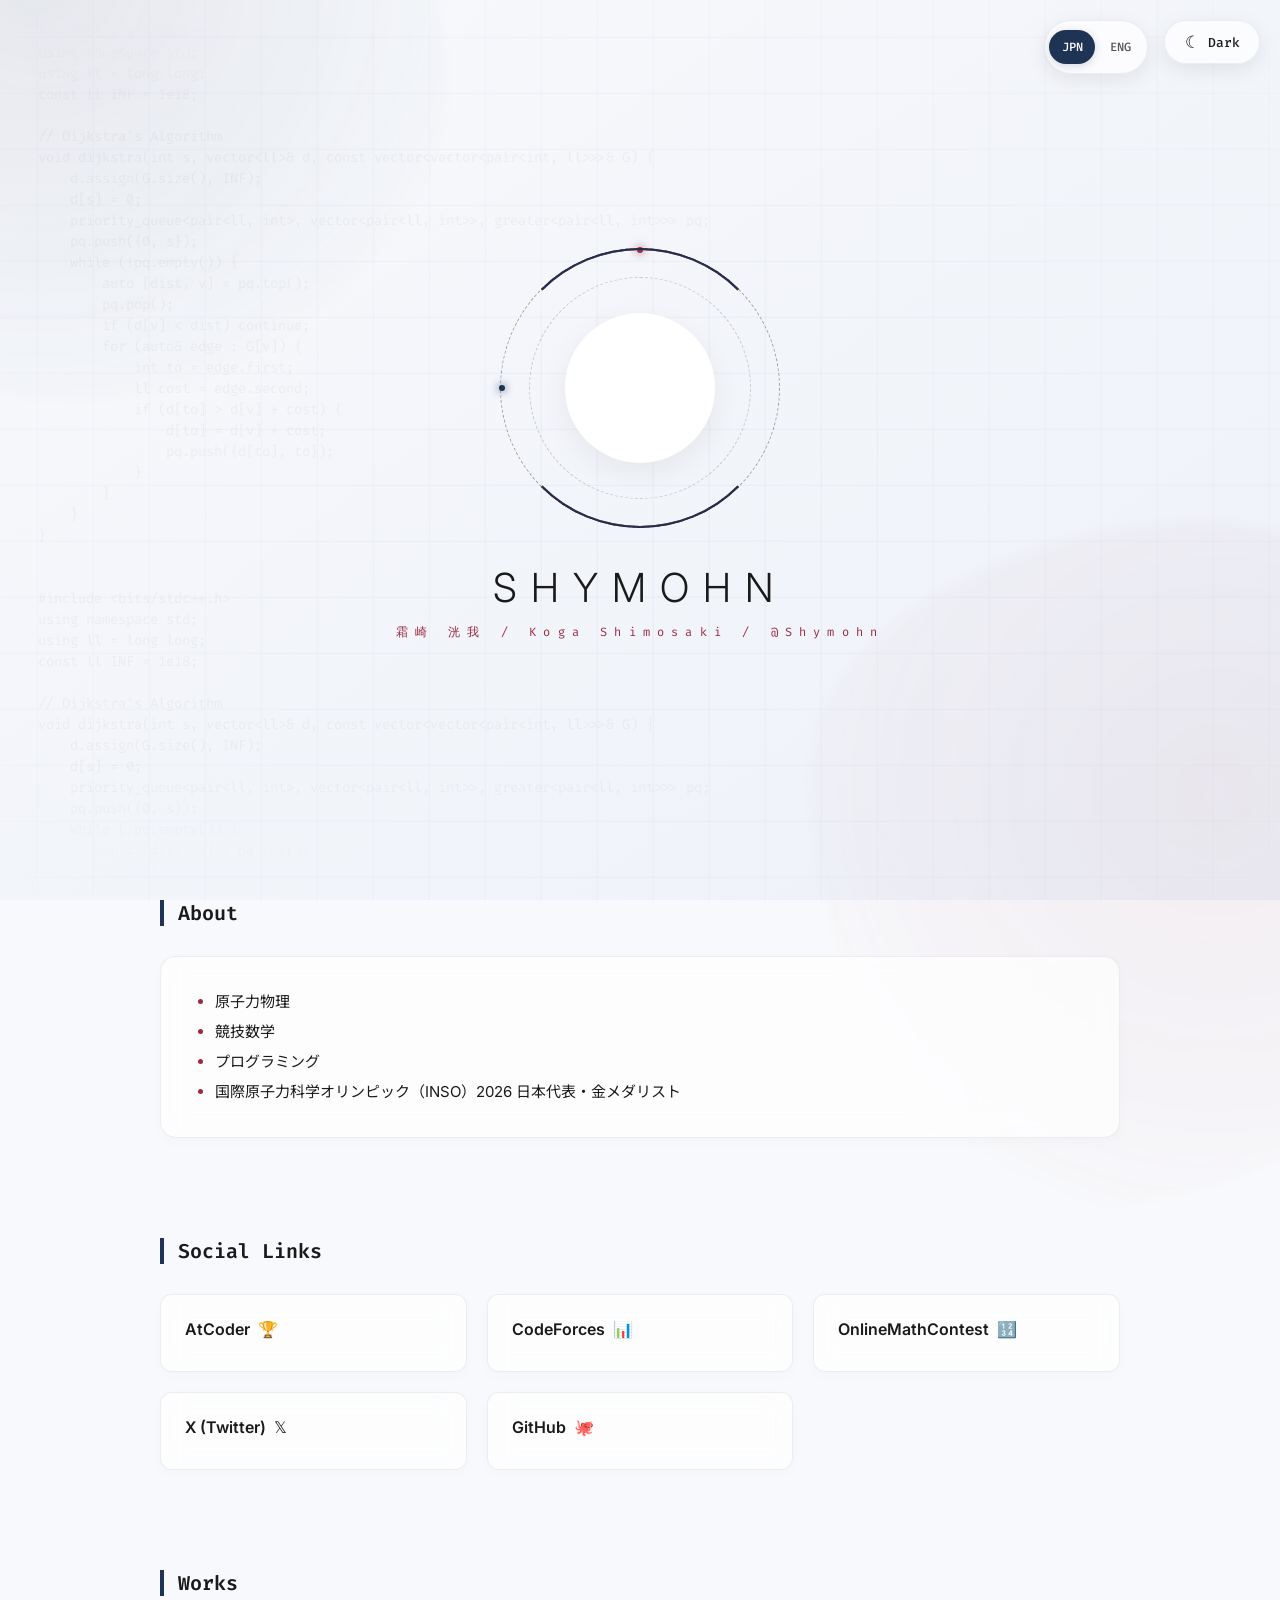
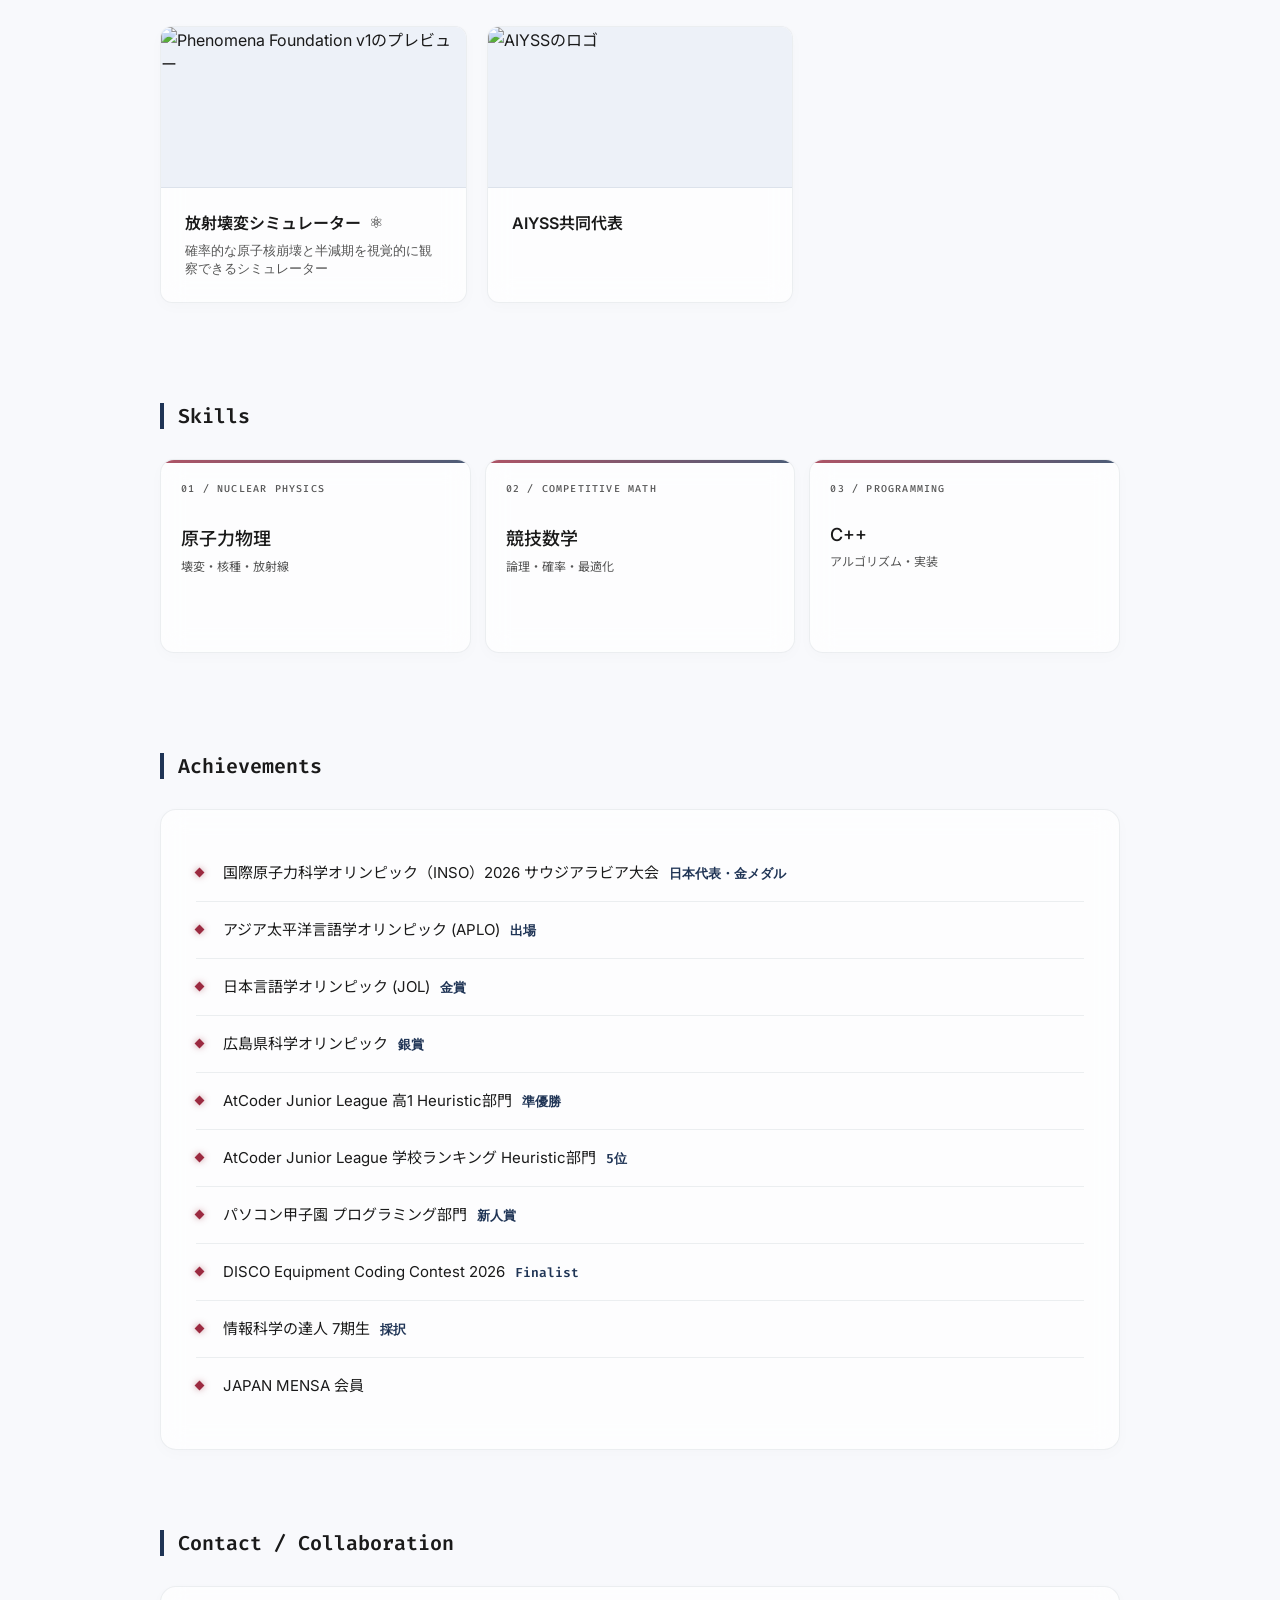
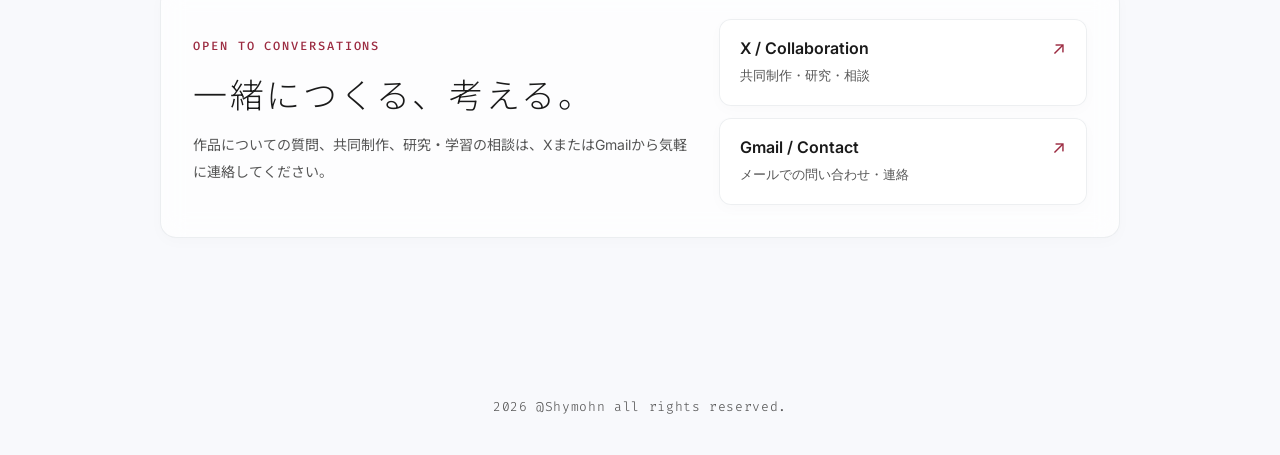
==== commit cdfc9d4d: "Update index.html" ====
--- a/index.html
+++ b/index.html
@@ -646,7 +646,7 @@
                     'work.description': '確率的な原子核崩壊と半減期を視覚的に観察できるシミュレーター',
                     'work.previewAlt': 'Phenomena Foundation v1のプレビュー',
                     'work.aiyss.title': 'AIYSS共同代表',
-                    'work.aiyss.description': 'AIYSSの共同代表として活動',
+                    'work.aiyss.description': '',
                     'work.aiyss.previewAlt': 'AIYSSのロゴ',
                     'skill.nuclear': '原子力物理',
                     'skill.math': '競技数学',
